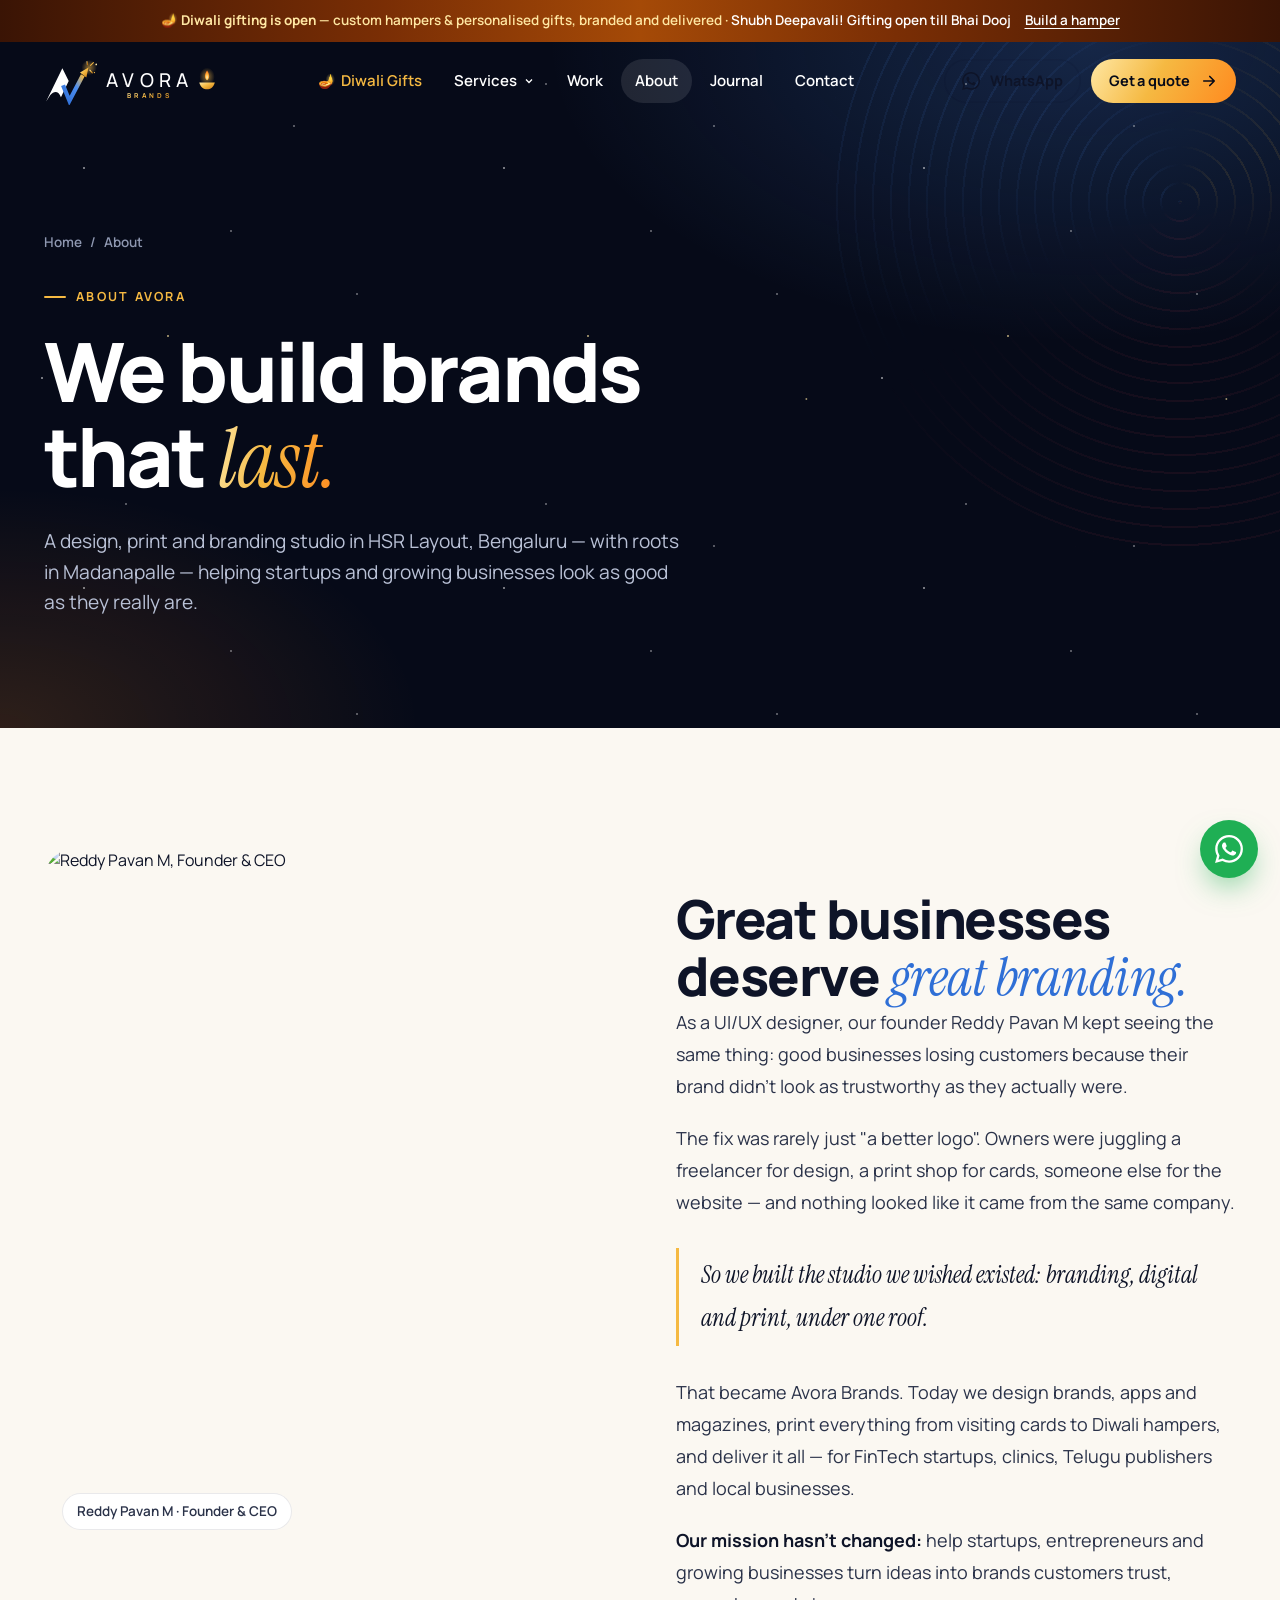
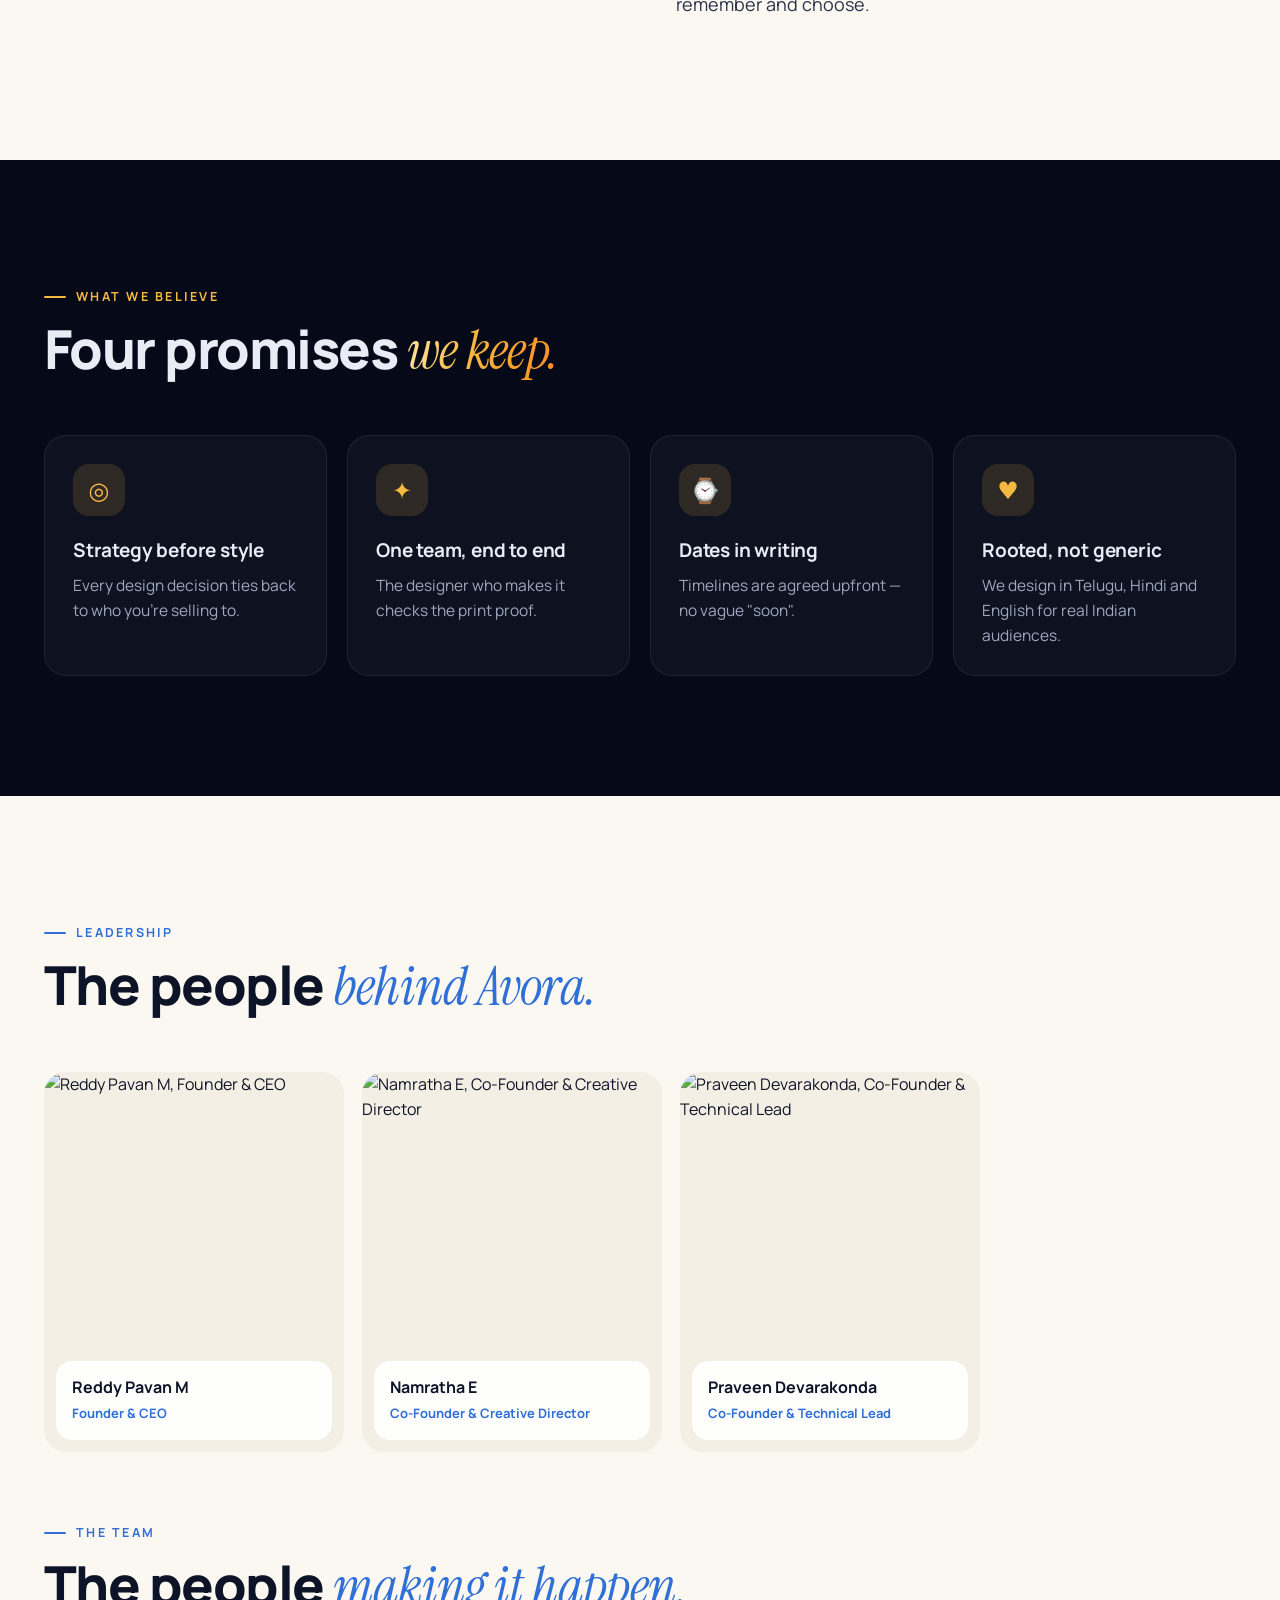
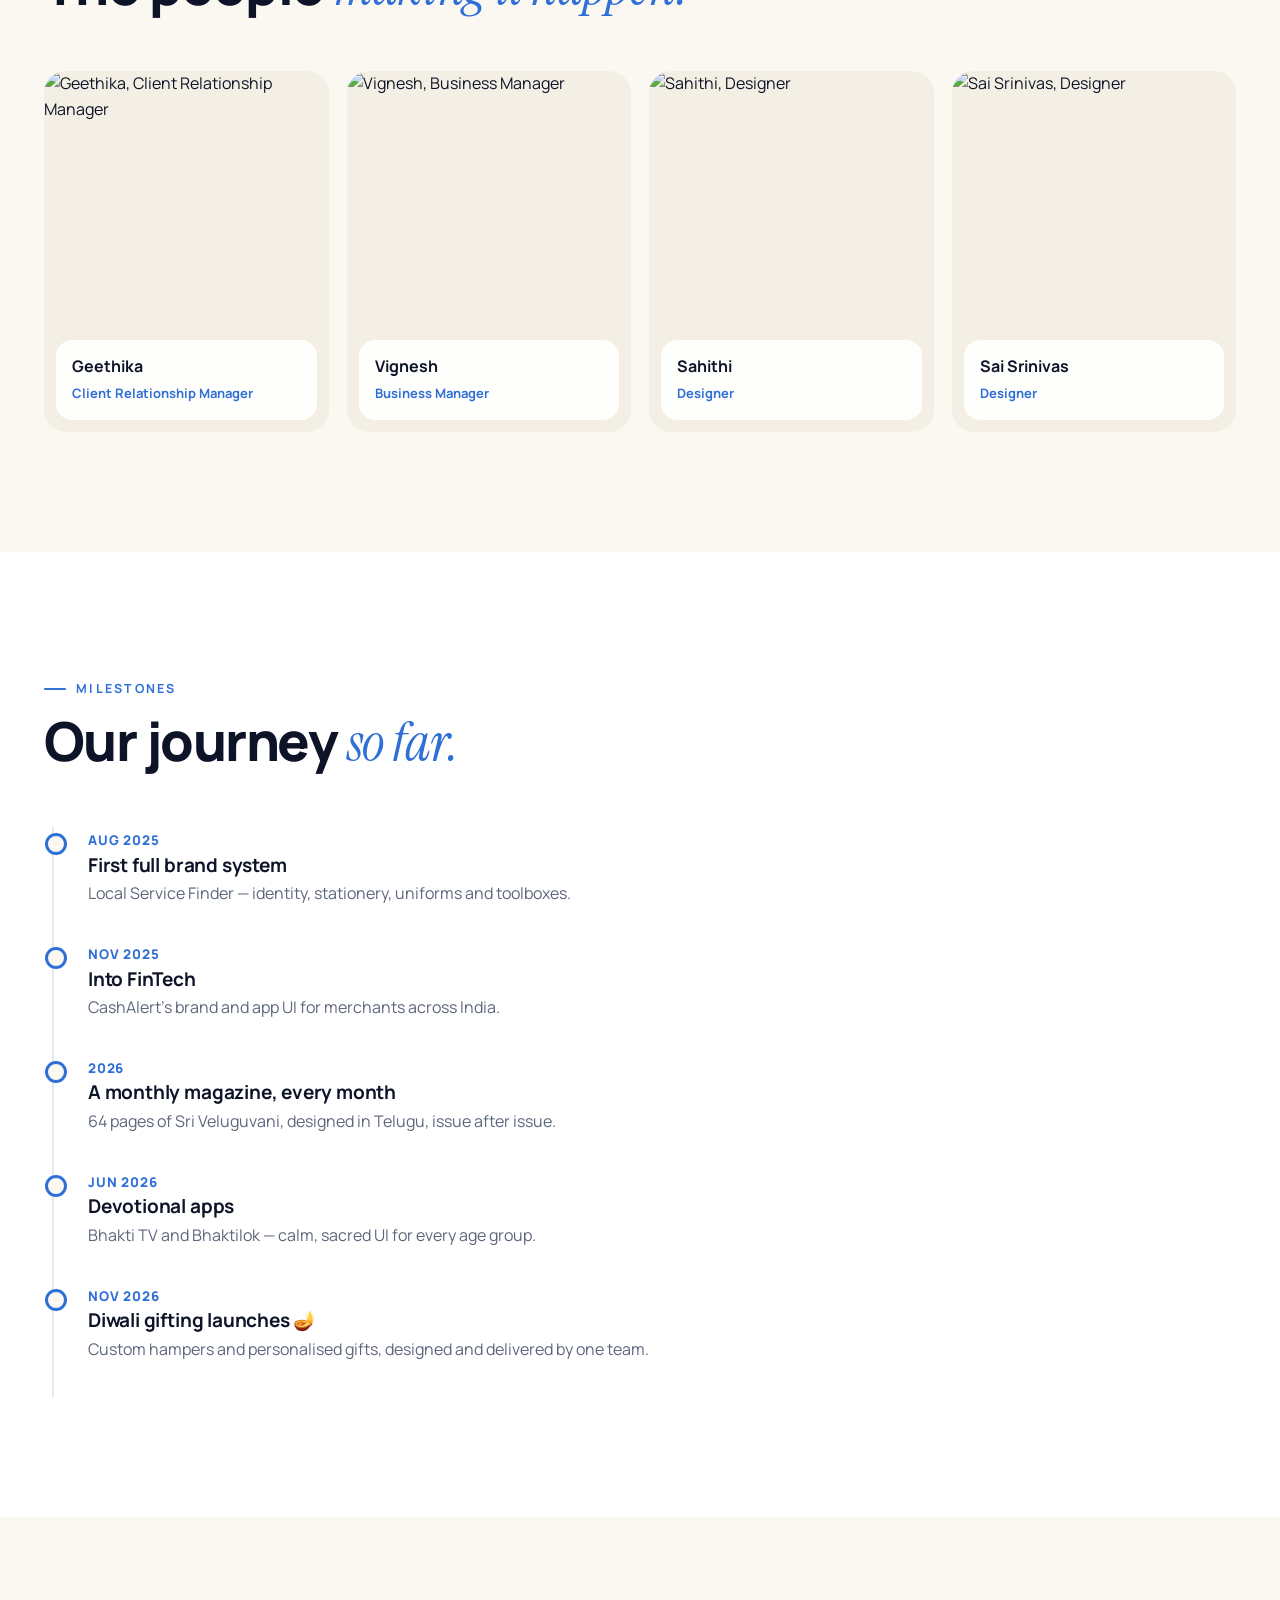
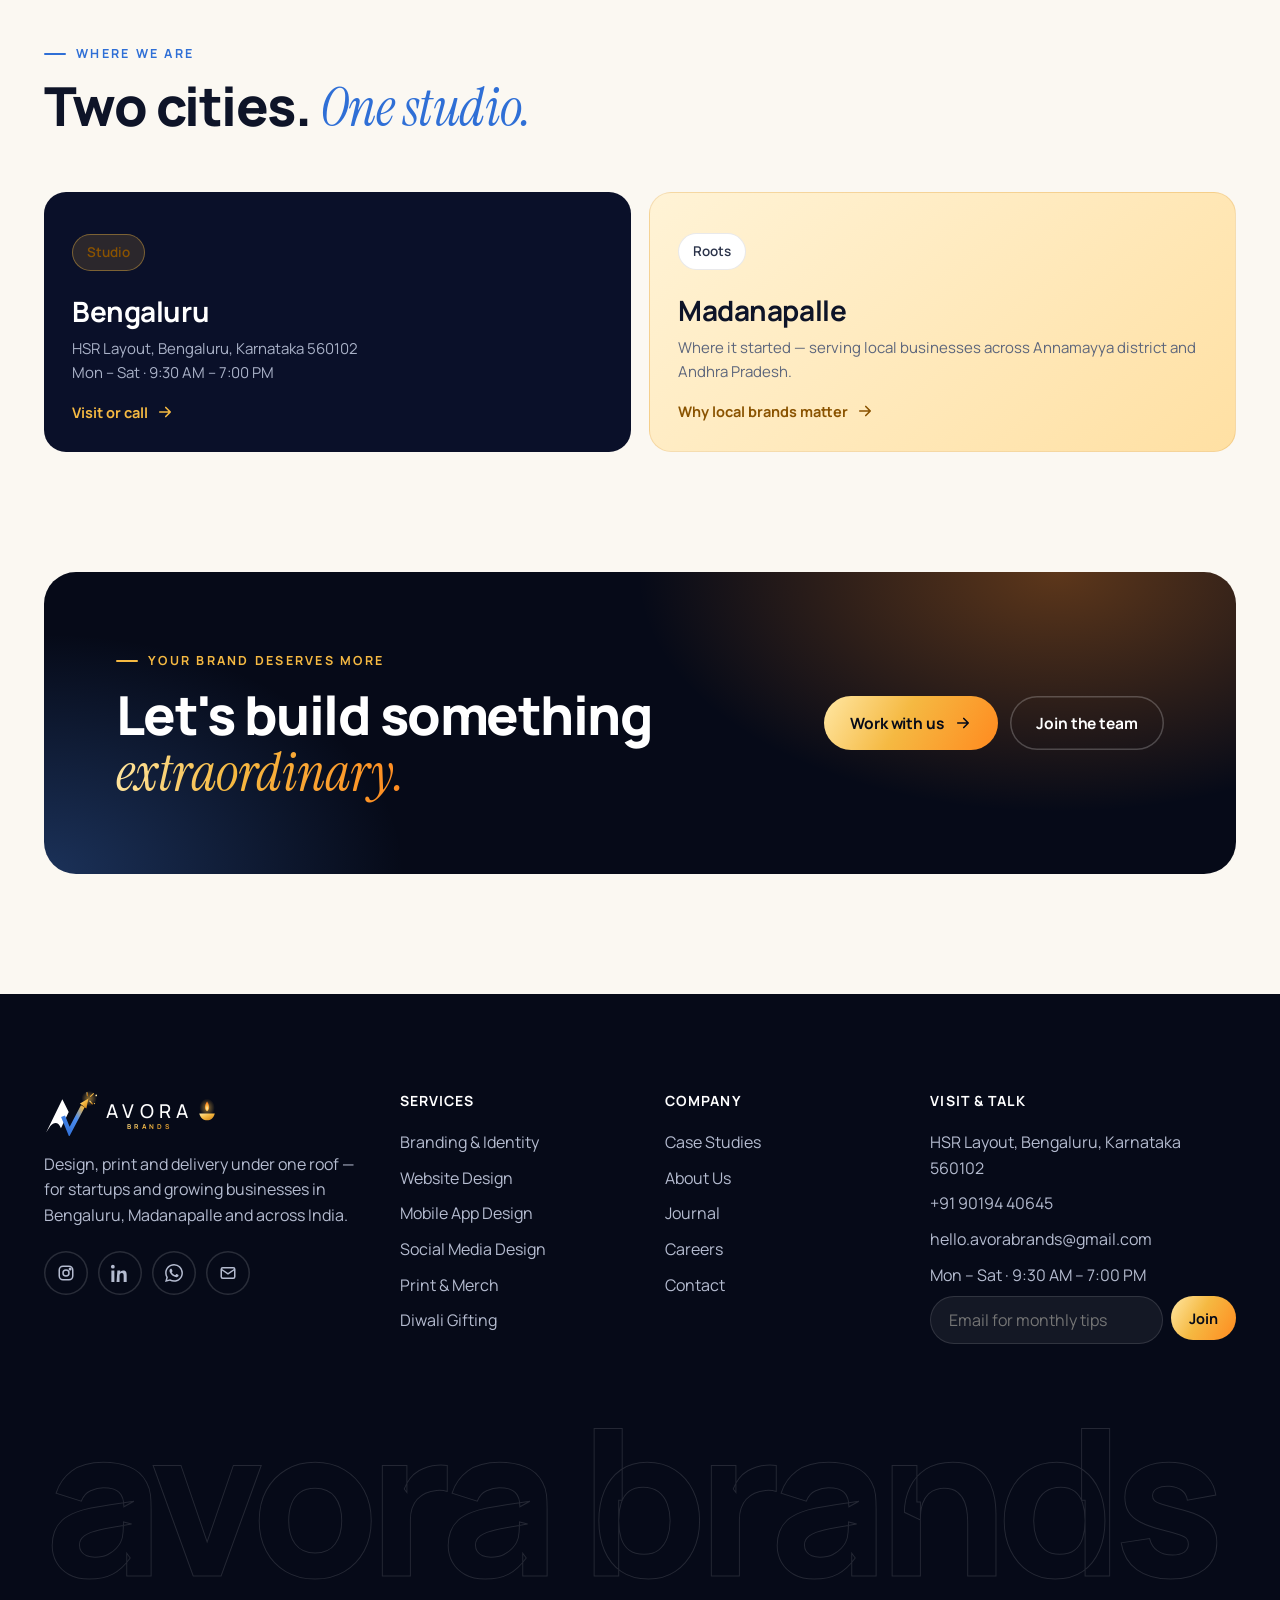
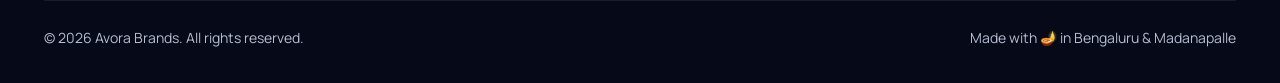
==== about.html @ a1620644 "Avora Brands 2026 redesign (Diwali edition)" ====
<!doctype html>
<html lang="en" class="no-js">
<head>
<meta charset="utf-8">
<meta name="viewport" content="width=device-width, initial-scale=1">
<title>About Avora Brands — The Team Behind the Brands</title>
<meta name="description" content="Avora Brands is a design, print and branding studio in HSR Layout, Bengaluru with roots in Madanapalle. Meet the founders and team.">
<meta property="og:image" content="https://www.avorabrands.in/images/founder.jpg">
<meta name="theme-color" content="#060A18">
<link rel="icon" href="data:image/svg+xml,<svg xmlns='http://www.w3.org/2000/svg' viewBox='0 0 100 100'><text y='.9em' font-size='90'>🪔</text></svg>">
<link rel="preconnect" href="https://fonts.googleapis.com"><link rel="preconnect" href="https://fonts.gstatic.com" crossorigin>
<link href="https://fonts.googleapis.com/css2?family=Instrument+Serif:ital@0;1&family=Manrope:wght@400;500;600;700;800&display=swap" rel="stylesheet">
<link rel="stylesheet" href="assets/css/site.css">
<style>
  .story{display:grid;grid-template-columns:1fr 1fr;gap:72px;align-items:start}
  .story .prose{margin:0;max-width:none;font-size:18px}
  .story-img{position:sticky;top:110px;border-radius:var(--radius-lg);overflow:hidden;aspect-ratio:4/5}
  .story-img img{width:100%;height:100%;object-fit:cover;object-position:top}
  .story-img .chip{position:absolute;left:18px;bottom:18px}
  @media (max-width:900px){.story{grid-template-columns:1fr;gap:32px}.story-img{position:relative;top:0;max-width:440px}}
  .team-grid{display:grid;grid-template-columns:repeat(4,1fr);gap:18px}
  .team-grid.two{grid-template-columns:repeat(2,minmax(0,340px));justify-content:start}
  @media (max-width:900px){.team-grid{grid-template-columns:repeat(2,1fr)}}
  @media (max-width:480px){.team-grid,.team-grid.two{grid-template-columns:1fr 1fr;gap:12px}.member .cap{padding:10px 12px}.member .cap b{font-size:14px}.member .cap small{font-size:11.5px}}
  .places{display:grid;grid-template-columns:1fr 1fr;gap:18px}
  @media (max-width:760px){.places{grid-template-columns:1fr}}
</style>
</head>
<body data-page="about" class="dark-top">
<div data-header></div>
<main>
  <section class="page-hero">
    <div class="stars"></div><div class="rangoli-bg"></div>
    <div class="container on-dark">
      <nav class="crumbs" aria-label="Breadcrumb"><a href="index.html">Home</a><span>/</span><span>About</span></nav>
      <span class="eyebrow reveal">About Avora</span>
      <h1 class="h-display mt-24" data-split>We build brands<br>that <span class="serif gold-text">last.</span></h1>
      <p class="lead reveal" style="--d:.35s">A design, print and branding studio in HSR Layout, Bengaluru — with roots in Madanapalle — helping startups and growing businesses look as good as they really are.</p>
    </div>
  </section>

  <section class="section">
    <div class="container story">
      <div class="story-img reveal-scale"><img src="https://www.avorabrands.in/images/founder.jpg" alt="Reddy Pavan M, Founder & CEO"><span class="chip">Reddy Pavan M · Founder & CEO</span></div>
      <div>
        <span class="eyebrow reveal">Our story</span>
        <h2 class="h2 mt-16 reveal">Great businesses deserve <span class="serif blue-text">great branding.</span></h2>
        <div class="prose mt-32 reveal">
          <p>As a UI/UX designer, our founder Reddy Pavan M kept seeing the same thing: good businesses losing customers because their brand didn't look as trustworthy as they actually were.</p>
          <p>The fix was rarely just "a better logo". Owners were juggling a freelancer for design, a print shop for cards, someone else for the website — and nothing looked like it came from the same company.</p>
          <blockquote>So we built the studio we wished existed: branding, digital and print, under one roof.</blockquote>
          <p>That became Avora Brands. Today we design brands, apps and magazines, print everything from visiting cards to Diwali hampers, and deliver it all — for FinTech startups, clinics, Telugu publishers and local businesses.</p>
          <p><strong>Our mission hasn't changed:</strong> help startups, entrepreneurs and growing businesses turn ideas into brands customers trust, remember and choose.</p>
        </div>
      </div>
    </div>
  </section>

  <section class="section section--dark">
    <div class="container">
      <div class="sec-head"><div><span class="eyebrow reveal">What we believe</span><h2 class="h2 reveal">Four promises <span class="serif gold-text">we keep.</span></h2></div></div>
      <div class="grid g-4">
        <div class="card spotlight reveal"><div class="ic gold">◎</div><h3 class="h4">Strategy before style</h3><p>Every design decision ties back to who you're selling to.</p></div>
        <div class="card spotlight reveal" style="--d:.06s"><div class="ic gold">✦</div><h3 class="h4">One team, end to end</h3><p>The designer who makes it checks the print proof.</p></div>
        <div class="card spotlight reveal" style="--d:.12s"><div class="ic gold">⌚</div><h3 class="h4">Dates in writing</h3><p>Timelines are agreed upfront — no vague "soon".</p></div>
        <div class="card spotlight reveal" style="--d:.18s"><div class="ic gold">♥</div><h3 class="h4">Rooted, not generic</h3><p>We design in Telugu, Hindi and English for real Indian audiences.</p></div>
      </div>
    </div>
  </section>

  <section class="section">
    <div class="container">
      <div class="sec-head"><div><span class="eyebrow reveal">Leadership</span><h2 class="h2 reveal">The people <span class="serif blue-text">behind Avora.</span></h2></div></div>
      <div class="team-grid" id="leaders"></div>
      <div class="sec-head mt-64"><div><span class="eyebrow reveal">The team</span><h2 class="h2 reveal">The people <span class="serif blue-text">making it happen.</span></h2></div></div>
      <div class="team-grid" id="team"></div>
    </div>
  </section>

  <section class="section section--white">
    <div class="container">
      <div class="sec-head"><div><span class="eyebrow reveal">Milestones</span><h2 class="h2 reveal">Our journey <span class="serif blue-text">so far.</span></h2></div></div>
      <div class="timeline reveal" style="max-width:720px">
        <div class="ti"><small>AUG 2025</small><h3 class="h4">First full brand system</h3><p>Local Service Finder — identity, stationery, uniforms and toolboxes.</p></div>
        <div class="ti"><small>NOV 2025</small><h3 class="h4">Into FinTech</h3><p>CashAlert's brand and app UI for merchants across India.</p></div>
        <div class="ti"><small>2026</small><h3 class="h4">A monthly magazine, every month</h3><p>64 pages of Sri Veluguvani, designed in Telugu, issue after issue.</p></div>
        <div class="ti"><small>JUN 2026</small><h3 class="h4">Devotional apps</h3><p>Bhakti TV and Bhaktilok — calm, sacred UI for every age group.</p></div>
        <div class="ti"><small>NOV 2026</small><h3 class="h4">Diwali gifting launches 🪔</h3><p>Custom hampers and personalised gifts, designed and delivered by one team.</p></div>
      </div>
    </div>
  </section>

  <section class="section">
    <div class="container">
      <div class="sec-head"><div><span class="eyebrow reveal">Where we are</span><h2 class="h2 reveal">Two cities. <span class="serif blue-text">One studio.</span></h2></div></div>
      <div class="places">
        <div class="tile tile--navy reveal" style="min-height:260px"><span class="chip chip--gold" style="align-self:flex-start">Studio</span><h3 class="h3 mt-24">Bengaluru</h3><p>HSR Layout, Bengaluru, Karnataka 560102<br>Mon – Sat · 9:30 AM – 7:00 PM</p><a class="tile-cta" style="color:var(--gold)" href="contact.html">Visit or call <i data-i="arrow"></i></a></div>
        <div class="tile tile--gold reveal" style="min-height:260px;--d:.08s"><span class="chip" style="align-self:flex-start">Roots</span><h3 class="h3 mt-24">Madanapalle</h3><p>Where it started — serving local businesses across Annamayya district and Andhra Pradesh.</p><a class="tile-cta" style="color:#8A5300" href="post.html?p=madanapalle-branding">Why local brands matter <i data-i="arrow"></i></a></div>
      </div>
    </div>
  </section>

  <section class="section" style="padding-top:0">
    <div class="container"><div class="cta-band on-dark" style="grid-template-columns:1fr auto">
      <div><span class="eyebrow">Your brand deserves more</span><h2 class="h2 mt-16">Let's build something <span class="serif gold-text">extraordinary.</span></h2></div>
      <div class="btn-row"><a class="btn btn--gold" href="contact.html" data-magnetic>Work with us <i data-i="arrow"></i></a><a class="btn btn--ghost" href="careers.html">Join the team</a></div>
    </div></div>
  </section>
</main>
<div data-footer></div>
<script src="assets/js/data.js"></script>
<script>
  const m = p => `<div class="member reveal"><img src="${p.img}" alt="${p.name}, ${p.role}" loading="lazy"><div class="cap"><b>${p.name}</b><small>${p.role}</small></div></div>`;
  document.getElementById('leaders').innerHTML = [TEAM.founder, ...TEAM.cofounders].map(m).join('');
  document.getElementById('team').innerHTML = TEAM.team.map(m).join('');
  document.getElementById('leaders').style.gridTemplateColumns = 'repeat(auto-fit,minmax(220px,300px))';
</script>
<script src="assets/js/site.js"></script>
</body>
</html>
---- assets/css/site.css ----
/* ============================================================
   Avora Brands — 2026 site system (Diwali edition)
   ============================================================ */
:root{
  --navy-950:#060A18; --navy-900:#0A1029; --navy-800:#111A3F; --navy-700:#1A2658;
  --blue:#2F6FD6; --blue-2:#4C8DF0; --blue-soft:#E8F0FD;
  --gold:#F5B942; --gold-2:#FFE7A3; --gold-deep:#C97A12; --marigold:#FF8A1F; --rose:#E2475B;
  --ink:#0E1428; --ink-2:#2A3249; --muted:#5D667C; --line:rgba(14,20,40,.09);
  --bg:#FBF8F2; --bg-2:#F4EFE4; --card:#FFFFFF;
  --radius:22px; --radius-sm:14px; --radius-lg:32px;
  --shadow:0 1px 2px rgba(10,16,41,.04),0 12px 32px -12px rgba(10,16,41,.18);
  --shadow-lg:0 30px 80px -30px rgba(10,16,41,.45);
  --ease:cubic-bezier(.2,.8,.2,1);
  --font:'Manrope',system-ui,-apple-system,'Segoe UI',sans-serif;
  --serif:'Instrument Serif',Georgia,serif;
  --container:1240px;
}
*{box-sizing:border-box;margin:0;padding:0}
html{scroll-behavior:smooth;-webkit-text-size-adjust:100%}
body{font-family:var(--font);background:var(--bg);color:var(--ink);line-height:1.6;font-size:16px;-webkit-font-smoothing:antialiased;overflow-x:hidden}
img{max-width:100%;display:block}
a{color:inherit;text-decoration:none}
button{font:inherit;cursor:pointer;border:0;background:none;color:inherit}
input,select,textarea{font:inherit;color:inherit}
:focus-visible{outline:2px solid var(--blue-2);outline-offset:3px;border-radius:6px}
::selection{background:var(--gold);color:var(--navy-950)}

.container{width:100%;max-width:var(--container);margin:0 auto;padding:0 24px}
.section{padding:120px 0;position:relative}
.section--tight{padding:80px 0}
.section--dark{background:var(--navy-950);color:#E9ECF5}
.section--ivory{background:var(--bg-2)}
.section--white{background:#fff}
@media (max-width:760px){.container{padding:0 16px}.section{padding:80px 0}.section--tight{padding:56px 0}}

/* ---------- type ---------- */
.eyebrow{display:inline-flex;align-items:center;gap:10px;font-size:12.5px;font-weight:700;letter-spacing:.18em;text-transform:uppercase;color:var(--blue)}
.eyebrow::before{content:"";width:22px;height:2px;border-radius:2px;background:currentColor}
.section--dark .eyebrow,.on-dark .eyebrow{color:var(--gold)}
.eyebrow--center{justify-content:center}
.h-display{font-size:clamp(44px,6.4vw,92px);line-height:.98;letter-spacing:-.035em;font-weight:800}
.h1{font-size:clamp(38px,5.4vw,72px);line-height:1.02;letter-spacing:-.03em;font-weight:800}
.h2{font-size:clamp(32px,4.2vw,56px);line-height:1.05;letter-spacing:-.028em;font-weight:800}
.h3{font-size:clamp(22px,2.2vw,28px);line-height:1.2;letter-spacing:-.015em;font-weight:700}
.h4{font-size:19px;line-height:1.3;font-weight:700;letter-spacing:-.01em}
.serif{font-family:var(--serif);font-weight:400;font-style:italic;letter-spacing:-.01em}
.gold-text{background:linear-gradient(100deg,var(--gold-2),var(--gold) 40%,var(--marigold));-webkit-background-clip:text;background-clip:text;color:transparent}
.blue-text{color:var(--blue)}
.lead{font-size:clamp(17px,1.5vw,20px);color:var(--muted);max-width:640px}
.section--dark .lead,.on-dark .lead{color:#A9B1C7}
.muted{color:var(--muted)}
.center{text-align:center}.center .lead{margin-left:auto;margin-right:auto}
.sec-head{display:flex;justify-content:space-between;align-items:flex-end;gap:32px;margin-bottom:56px;flex-wrap:wrap}
.sec-head>div{max-width:720px}
.sec-head .h2{margin-top:14px}
.sec-head .lead{margin-top:16px}
.sec-head.center{flex-direction:column;align-items:center}

/* ---------- buttons ---------- */
.btn{--bg:var(--ink);--fg:#fff;position:relative;display:inline-flex;align-items:center;justify-content:center;gap:10px;height:54px;padding:0 26px;border-radius:999px;background:var(--bg);color:var(--fg);font-weight:700;font-size:15.5px;letter-spacing:-.005em;transition:transform .35s var(--ease),box-shadow .35s var(--ease),background .25s;white-space:nowrap;isolation:isolate;overflow:hidden}
.btn svg{width:18px;height:18px;transition:transform .35s var(--ease)}
.btn:hover svg{transform:translateX(3px)}
.btn:hover{box-shadow:0 14px 30px -12px rgba(10,16,41,.45)}
.btn--gold{--bg:linear-gradient(120deg,var(--gold-2),var(--gold) 45%,var(--marigold));--fg:var(--navy-950);background:var(--bg)}
.btn--gold::after{content:"";position:absolute;inset:0;background:linear-gradient(110deg,transparent 30%,rgba(255,255,255,.65) 50%,transparent 70%);transform:translateX(-120%);transition:transform .9s var(--ease);z-index:-1}
.btn--gold:hover::after{transform:translateX(120%)}
.btn--blue{--bg:var(--blue)}
.btn--ghost{--bg:transparent;--fg:var(--ink);box-shadow:inset 0 0 0 1.5px var(--line)}
.btn--ghost:hover{box-shadow:inset 0 0 0 1.5px var(--ink)}
.on-dark .btn--ghost,.section--dark .btn--ghost{--fg:#fff;box-shadow:inset 0 0 0 1.5px rgba(255,255,255,.22)}
.on-dark .btn--ghost:hover,.section--dark .btn--ghost:hover{box-shadow:inset 0 0 0 1.5px #fff}
.btn--wa{--bg:#1FAF54}
.btn--sm{height:44px;padding:0 18px;font-size:14.5px}
.btn-row{display:flex;gap:12px;flex-wrap:wrap}
.link-arrow{display:inline-flex;align-items:center;gap:8px;font-weight:700;color:var(--blue)}
.link-arrow svg{width:16px;transition:transform .3s var(--ease)}
.link-arrow:hover svg{transform:translateX(4px)}

/* ---------- chips ---------- */
.chip{display:inline-flex;align-items:center;gap:8px;padding:7px 14px;border-radius:999px;background:#fff;border:1px solid var(--line);font-size:13.5px;font-weight:600;color:var(--ink-2)}
.chip--gold{background:rgba(245,185,66,.14);border-color:rgba(245,185,66,.4);color:#8A5300}
.on-dark .chip,.section--dark .chip{background:rgba(255,255,255,.06);border-color:rgba(255,255,255,.12);color:#D9DEEA}
.on-dark .chip--gold{background:rgba(245,185,66,.12);border-color:rgba(245,185,66,.35);color:var(--gold-2)}
.dot{width:8px;height:8px;border-radius:50%;background:#2ECC71;box-shadow:0 0 0 4px rgba(46,204,113,.18)}

/* ---------- announcement ---------- */
.announce{background:linear-gradient(90deg,#3A1405,#7A2E05 30%,#A54A07 50%,#7A2E05 70%,#3A1405);color:var(--gold-2);font-size:13.5px;font-weight:600;position:relative;z-index:60}
.announce .container{display:flex;align-items:center;justify-content:center;gap:14px;min-height:42px;text-align:center}
.announce a{color:#fff;text-decoration:underline;text-underline-offset:3px;white-space:nowrap}
.announce .countdown-inline{font-variant-numeric:tabular-nums;color:#fff}
@media (max-width:640px){.announce{font-size:12.5px}.announce .hide-sm{display:none}}

/* ---------- header ---------- */
[data-header],[data-footer]{display:contents} /* let the sticky header stick to the page, not its wrapper */
.site-header{position:sticky;top:0;z-index:50;transition:background .3s,box-shadow .3s,backdrop-filter .3s}
.site-header.is-scrolled{background:rgba(251,248,242,.82);backdrop-filter:saturate(1.6) blur(16px);-webkit-backdrop-filter:saturate(1.6) blur(16px);box-shadow:0 1px 0 var(--line)}
.site-header.on-dark-top:not(.is-scrolled){color:#fff}
.nav{display:flex;align-items:center;justify-content:space-between;height:78px;gap:24px}
.brand{display:flex;align-items:center;color:var(--navy-900)}
.site-header.on-dark-top:not(.is-scrolled) .brand{color:#fff}
.brand svg{height:48px;width:auto}
@media (max-width:560px){.brand svg{height:40px}.nav-cta .btn--gold{display:none}.nav{gap:12px}}
.nav-links{display:flex;align-items:center;gap:4px}
.nav-links>li{list-style:none;position:relative}
.nav-links>li>a,.nav-links>li>button{display:inline-flex;align-items:center;gap:6px;padding:10px 14px;border-radius:999px;font-weight:600;font-size:15px;transition:background .2s}
.nav-links>li>a:hover,.nav-links>li>button:hover,.nav-links>li>a[aria-current]{background:rgba(14,20,40,.06)}
.site-header.on-dark-top:not(.is-scrolled) .nav-links>li>a:hover,.site-header.on-dark-top:not(.is-scrolled) .nav-links>li>button:hover,.site-header.on-dark-top:not(.is-scrolled) .nav-links>li>a[aria-current]{background:rgba(255,255,255,.1)}
.nav-links .diwali-link{color:#B85C00}
.site-header.on-dark-top:not(.is-scrolled) .nav-links .diwali-link{color:var(--gold)}
.nav-links .diwali-link::before{content:"🪔";font-size:14px}
.nav-cta{display:flex;align-items:center;gap:10px}
.menu-btn{display:none;width:46px;height:46px;border-radius:50%;align-items:center;justify-content:center;box-shadow:inset 0 0 0 1.5px var(--line)}
.menu-btn span{display:block;width:18px;height:2px;background:currentColor;position:relative;border-radius:2px}
.menu-btn span::before,.menu-btn span::after{content:"";position:absolute;left:0;width:18px;height:2px;background:currentColor;border-radius:2px}
.menu-btn span::before{top:-6px}.menu-btn span::after{top:6px}
/* mega dropdown */
.mega{position:absolute;top:calc(100% + 12px);left:50%;transform:translate(-50%,8px);width:620px;background:#fff;color:var(--ink);border-radius:var(--radius);box-shadow:var(--shadow-lg);padding:14px;display:grid;grid-template-columns:1fr 1fr;gap:6px;opacity:0;visibility:hidden;transition:.25s var(--ease)}
.mega::before{content:"";position:absolute;top:-14px;left:0;right:0;height:14px}
.nav-links li:hover .mega,.nav-links li:focus-within .mega{opacity:1;visibility:visible;transform:translate(-50%,0)}
.mega a{display:flex;gap:14px;padding:14px;border-radius:16px;transition:background .2s}
.mega a:hover{background:var(--bg)}
.mega .ic{flex:none;width:44px;height:44px;border-radius:12px;display:grid;place-items:center;background:var(--blue-soft);color:var(--blue);font-size:20px}
.mega .ic.gold{background:rgba(245,185,66,.18);color:#A55F00}
.mega strong{display:block;font-size:15px}
.mega small{display:block;color:var(--muted);font-size:13px;line-height:1.45;margin-top:2px}
@media (max-width:1080px){
  .nav-links,.nav-cta .btn--ghost{display:none}
  .menu-btn{display:inline-flex}
}
/* drawer */
.drawer{position:fixed;inset:0;z-index:80;background:var(--navy-950);color:#fff;padding:20px 20px 32px;display:flex;flex-direction:column;transform:translateY(-100%);transition:transform .5s var(--ease);overflow:auto}
.drawer.open{transform:none}
.drawer-top{display:flex;justify-content:space-between;align-items:center;height:56px}
.drawer-top .brand{color:#fff}
.drawer-close{width:46px;height:46px;border-radius:50%;box-shadow:inset 0 0 0 1.5px rgba(255,255,255,.2);font-size:22px}
.drawer nav{margin-top:28px;display:flex;flex-direction:column}
.drawer nav a{font-size:30px;font-weight:700;letter-spacing:-.02em;padding:12px 0;border-bottom:1px solid rgba(255,255,255,.08);display:flex;justify-content:space-between;align-items:center}
.drawer nav a small{font-size:13px;font-weight:600;color:var(--gold)}
.drawer .btn-row{margin-top:auto;padding-top:28px}
.drawer .btn{flex:1}

/* ---------- mobile sticky CTA (replaces floating bubbles that covered text) ---------- */
.m-cta{display:none}
@media (max-width:760px){
  .m-cta{display:grid;grid-template-columns:1fr 1fr;gap:8px;position:fixed;left:10px;right:10px;bottom:10px;z-index:45;padding:8px;border-radius:20px;background:rgba(6,10,24,.9);backdrop-filter:blur(12px);-webkit-backdrop-filter:blur(12px);box-shadow:0 20px 40px -10px rgba(0,0,0,.5);transform:translateY(130%);transition:transform .45s var(--ease)}
  .m-cta.show{transform:none}
  .m-cta .btn{height:48px;font-size:14.5px}
  body{padding-bottom:0}
  .site-footer{padding-bottom:110px!important}
}
.fab-wa{position:fixed;right:22px;bottom:22px;z-index:45;width:58px;height:58px;border-radius:50%;background:#1FAF54;color:#fff;display:grid;place-items:center;box-shadow:0 14px 30px -8px rgba(31,175,84,.6);transition:transform .3s var(--ease)}
.fab-wa:hover{transform:scale(1.08)}
.fab-wa svg{width:28px;height:28px}
@media (max-width:760px){.fab-wa{display:none}}

/* ---------- reveal animations ---------- */
.js .reveal{opacity:0;transform:translateY(26px);transition:opacity .7s var(--ease),transform .7s var(--ease);transition-delay:var(--d,0s)}
.js .reveal.in{opacity:1;transform:none}
.js .reveal-scale{opacity:0;transform:scale(.96);transition:opacity .8s var(--ease),transform .8s var(--ease);transition-delay:var(--d,0s)}
.js .reveal-scale.in{opacity:1;transform:none}
.split-line{display:block;overflow:hidden;padding-bottom:.06em}
.split-line>span{display:block;transform:translateY(105%);transition:transform 1s var(--ease);transition-delay:var(--d,0s)}
.loaded .split-line>span,.no-js .split-line>span{transform:none}
@media (prefers-reduced-motion:reduce){
  *,*::before,*::after{animation-duration:.001s!important;animation-iteration-count:1!important;transition-duration:.001s!important}
  .js .reveal,.js .reveal-scale{opacity:1;transform:none}
  .split-line>span{transform:none}
}

/* ---------- Diwali décor ---------- */
.toran{position:absolute;left:0;right:0;top:0;height:86px;pointer-events:none;z-index:3;background-repeat:repeat-x;background-size:auto 86px;transform-origin:top center;animation:sway 6s ease-in-out infinite}
@keyframes sway{0%,100%{transform:rotate(0)}50%{transform:rotate(.25deg) translateY(1px)}}
.diya{position:relative;width:64px;height:54px;flex:none}
.diya .bowl{position:absolute;bottom:0;left:0;right:0;height:26px;border-radius:0 0 40px 40px;background:linear-gradient(180deg,#F7C25A,#B0640C);box-shadow:inset 0 -6px 10px rgba(0,0,0,.25)}
.diya .bowl::before{content:"";position:absolute;top:-4px;left:-4px;right:-4px;height:8px;border-radius:8px;background:linear-gradient(90deg,#C97A12,#FFE7A3,#C97A12)}
.diya .flame{position:absolute;left:50%;bottom:24px;width:16px;height:28px;margin-left:-8px;border-radius:50% 50% 50% 50%/60% 60% 40% 40%;background:radial-gradient(circle at 50% 75%,#FFF8E0 0 20%,#FFD166 40%,#FF8A1F 75%,transparent 76%);filter:drop-shadow(0 0 10px #FFB13B) drop-shadow(0 0 24px rgba(255,138,31,.7));animation:flicker 1.6s ease-in-out infinite;transform-origin:50% 100%}
.diya .glow{position:absolute;left:50%;bottom:10px;width:150px;height:150px;margin-left:-75px;border-radius:50%;background:radial-gradient(circle,rgba(255,177,59,.35),transparent 65%);pointer-events:none;animation:pulse 3s ease-in-out infinite}
@keyframes flicker{0%,100%{transform:scale(1) rotate(-2deg)}25%{transform:scale(1.06,.95) rotate(2deg)}50%{transform:scale(.96,1.06) rotate(-1deg)}75%{transform:scale(1.03) rotate(1.5deg)}}
@keyframes pulse{0%,100%{opacity:.8;transform:scale(1)}50%{opacity:1;transform:scale(1.08)}}
.fireworks{position:absolute;inset:0;width:100%;height:100%;pointer-events:none;z-index:1}
.stars{position:absolute;inset:0;background-image:radial-gradient(1.2px 1.2px at 20% 30%,#fff 50%,transparent),radial-gradient(1px 1px at 70% 20%,#fff 50%,transparent),radial-gradient(1.4px 1.4px at 40% 70%,#FFE7A3 50%,transparent),radial-gradient(1px 1px at 85% 60%,#fff 50%,transparent),radial-gradient(1.2px 1.2px at 10% 80%,#fff 50%,transparent),radial-gradient(1px 1px at 55% 45%,#fff 50%,transparent),radial-gradient(1.3px 1.3px at 92% 85%,#FFE7A3 50%,transparent),radial-gradient(1px 1px at 30% 10%,#fff 50%,transparent);background-size:420px 420px;opacity:.55;animation:twinkle 5s ease-in-out infinite alternate}
@keyframes twinkle{from{opacity:.35}to{opacity:.7}}
.rangoli-bg{position:absolute;width:720px;height:720px;border-radius:50%;background:conic-gradient(from 0deg,rgba(245,185,66,.0),rgba(245,185,66,.14),rgba(255,138,31,.0),rgba(226,71,91,.12),rgba(47,111,214,.0),rgba(76,141,240,.14),rgba(245,185,66,.0));-webkit-mask:repeating-radial-gradient(circle,#000 0 2px,transparent 2px 18px);mask:repeating-radial-gradient(circle,#000 0 2px,transparent 2px 18px);animation:spin 80s linear infinite;pointer-events:none}
@keyframes spin{to{transform:rotate(360deg)}}

/* ---------- hero (home = Diwali poster) ---------- */
.hero{position:relative;background:radial-gradient(1200px 600px at 75% 10%,rgba(76,141,240,.22),transparent 60%),radial-gradient(900px 500px at 15% 100%,rgba(255,138,31,.22),transparent 60%),linear-gradient(180deg,var(--navy-950),var(--navy-900) 70%,#160F1E);color:#fff;overflow:hidden;margin-top:-78px;padding-top:78px;min-height:min(100svh,980px);display:flex;align-items:center}
.hero .rangoli-bg{right:-180px;top:-120px}
.hero .toran,.page-hero .toran{top:78px}
.hero-grid{position:relative;z-index:2;display:grid;grid-template-columns:1.08fr .92fr;gap:56px;align-items:center;padding:80px 0 96px}
.hero h1 .serif{font-size:1.06em}
.hero .lead{margin-top:24px;color:#B9C1D6}
.hero .btn-row{margin-top:36px}
.hero-meta{display:flex;flex-wrap:wrap;gap:22px;margin-top:40px;align-items:center;color:#AEB6CB;font-size:14px;font-weight:600}
.hero-meta strong{color:#fff}
.stars-5{color:var(--gold);letter-spacing:2px}
.avatars{display:flex}
.avatars span{width:34px;height:34px;border-radius:50%;border:2px solid var(--navy-900);margin-left:-10px;display:grid;place-items:center;font-size:13px;font-weight:800;color:var(--navy-950)}
.avatars span:first-child{margin-left:0}
.hero-visual{position:relative;aspect-ratio:4/5;max-height:640px;justify-self:center;width:100%;max-width:520px}
.arch{position:absolute;inset:0;border-radius:260px 260px 28px 28px;overflow:hidden;box-shadow:0 0 0 1px rgba(245,185,66,.35),0 0 0 10px rgba(245,185,66,.06),0 40px 120px -20px rgba(255,138,31,.45)}
.arch img{width:100%;height:100%;object-fit:cover;transform:scale(1.08);transition:transform 1.6s var(--ease)}
.loaded .arch img{transform:scale(1)}
.arch::after{content:"";position:absolute;inset:0;background:linear-gradient(180deg,rgba(6,10,24,0) 45%,rgba(6,10,24,.85))}
.arch-caption{position:absolute;left:24px;right:24px;bottom:22px;z-index:2;display:flex;justify-content:space-between;align-items:flex-end;gap:12px}
.arch-caption strong{font-size:20px;display:block;letter-spacing:-.01em}
.arch-caption small{color:#C9D0E2}
.float-card{position:absolute;z-index:3;background:rgba(255,255,255,.08);backdrop-filter:blur(14px);-webkit-backdrop-filter:blur(14px);border:1px solid rgba(255,255,255,.16);border-radius:18px;padding:14px 16px;display:flex;gap:12px;align-items:center;font-size:13.5px;color:#E7EBF5;animation:bob 6s ease-in-out infinite}
.float-card b{display:block;color:#fff;font-size:15px}
.float-card .ic{width:40px;height:40px;border-radius:12px;display:grid;place-items:center;background:linear-gradient(135deg,var(--gold-2),var(--marigold));font-size:20px}
.float-card.fc-1{left:-56px;top:18%}
.float-card.fc-2{right:-34px;top:48%;animation-delay:-3s}
@keyframes bob{0%,100%{transform:translateY(0)}50%{transform:translateY(-10px)}}
.hero-diyas{position:absolute;left:0;right:0;bottom:0;z-index:2;display:flex;justify-content:space-around;padding:0 6%;pointer-events:none}
.hero-diyas .diya{transform:scale(.8)}
.hero-hint{position:absolute;right:24px;bottom:22px;z-index:3;font-size:12px;color:#8F98B1;letter-spacing:.08em;text-transform:uppercase}
@media (max-width:1000px){
  .hero-grid{grid-template-columns:1fr;gap:40px;padding:56px 0 120px}
  .hero-visual{max-width:440px}
  .float-card.fc-1{left:-8px}.float-card.fc-2{right:-8px}
}
@media (max-width:560px){
  .hero-visual{aspect-ratio:4/4.4}
  .float-card{padding:10px 12px;font-size:12px}
  .float-card .ic{width:32px;height:32px;font-size:16px}
  .hero-hint{display:none}
  .hero-diyas .diya:nth-child(n+4){display:none}
}

/* countdown */
.countdown{display:inline-flex;gap:8px;align-items:center}
.countdown .unit{min-width:62px;padding:10px 8px;border-radius:14px;background:rgba(255,255,255,.07);border:1px solid rgba(255,255,255,.12);text-align:center}
.countdown .unit b{display:block;font-size:24px;font-variant-numeric:tabular-nums;line-height:1.1;color:#fff}
.countdown .unit small{font-size:10.5px;letter-spacing:.14em;text-transform:uppercase;color:#9EA7BE}

/* ---------- marquee ---------- */
.marquee{overflow:hidden;-webkit-mask:linear-gradient(90deg,transparent,#000 10%,#000 90%,transparent);mask:linear-gradient(90deg,transparent,#000 10%,#000 90%,transparent)}
.marquee-track{display:flex;gap:72px;width:max-content;animation:marquee 38s linear infinite;align-items:center}
.marquee:hover .marquee-track{animation-play-state:paused}
@keyframes marquee{to{transform:translateX(-50%)}}
.logo-item{height:46px;display:flex;align-items:center;gap:10px;filter:grayscale(1);opacity:.7;transition:.3s}
.logo-item:hover{filter:none;opacity:1}
.logo-item img{height:42px;width:auto;object-fit:contain}
.logos-band{padding:44px 0;border-bottom:1px solid var(--line);background:#fff}
.logos-band p{text-align:center;font-size:13.5px;font-weight:700;color:var(--muted);letter-spacing:.06em;margin-bottom:26px;text-transform:uppercase}
.text-marquee .marquee-track{gap:48px;animation-duration:30s}
.text-marquee span{font-size:clamp(40px,6vw,88px);font-weight:800;letter-spacing:-.03em;white-space:nowrap}
.text-marquee .serif{color:var(--gold)}
.text-marquee i{font-style:normal;color:var(--gold);font-size:.6em;vertical-align:middle}

/* ---------- cards & grids ---------- */
.grid{display:grid;gap:20px}
.g-2{grid-template-columns:repeat(2,1fr)}.g-3{grid-template-columns:repeat(3,1fr)}.g-4{grid-template-columns:repeat(4,1fr)}
@media (max-width:1000px){.g-3,.g-4{grid-template-columns:repeat(2,1fr)}}
@media (max-width:640px){.g-2,.g-3,.g-4{grid-template-columns:1fr}}
.card{background:var(--card);border:1px solid var(--line);border-radius:var(--radius);padding:28px;transition:transform .45s var(--ease),box-shadow .45s var(--ease),border-color .3s;position:relative;overflow:hidden}
.card:hover{transform:translateY(-4px);box-shadow:var(--shadow)}
.section--dark .card{background:rgba(255,255,255,.035);border-color:rgba(255,255,255,.08)}
.card .ic{width:52px;height:52px;border-radius:16px;display:grid;place-items:center;background:var(--blue-soft);color:var(--blue);font-size:24px;margin-bottom:22px}
.card .ic.gold{background:rgba(245,185,66,.16);color:#A55F00}
.section--dark .card .ic{background:rgba(76,141,240,.14);color:var(--blue-2)}
.section--dark .card .ic.gold{background:rgba(245,185,66,.14);color:var(--gold)}
.card p{color:var(--muted);margin-top:10px;font-size:15.5px}
.section--dark .card p{color:#9EA7BE}
.spotlight{--x:50%;--y:50%}
.spotlight::before{content:"";position:absolute;inset:0;background:radial-gradient(400px circle at var(--x) var(--y),rgba(76,141,240,.12),transparent 45%);opacity:0;transition:opacity .3s;pointer-events:none}
.spotlight:hover::before{opacity:1}
.section--dark .spotlight::before{background:radial-gradient(400px circle at var(--x) var(--y),rgba(245,185,66,.12),transparent 45%)}

/* bento */
.bento{display:grid;grid-template-columns:repeat(6,1fr);grid-auto-rows:minmax(190px,auto);gap:18px}
.bento>*{grid-column:span 2}
.bento .w3{grid-column:span 3}.bento .w4{grid-column:span 4}.bento .w6{grid-column:span 6}.bento .h2r{grid-row:span 2}
@media (max-width:1000px){.bento{grid-template-columns:repeat(2,1fr)}.bento>*,.bento .w3,.bento .w4{grid-column:span 1}.bento .w6,.bento .wide-m{grid-column:span 2}.bento .h2r{grid-row:span 1}}
@media (max-width:640px){.bento{grid-template-columns:1fr}.bento>*,.bento .w6,.bento .wide-m{grid-column:span 1}}
.tile{position:relative;border-radius:var(--radius);overflow:hidden;background:#fff;border:1px solid var(--line);padding:28px;display:flex;flex-direction:column;justify-content:flex-end;min-height:220px;isolation:isolate;transition:transform .5s var(--ease),box-shadow .5s var(--ease)}
.tile:hover{transform:translateY(-4px);box-shadow:var(--shadow)}
.tile--img{color:#fff;border:0;min-height:300px}
.tile--img img{position:absolute;inset:0;width:100%;height:100%;object-fit:cover;z-index:-2;transition:transform 1.2s var(--ease)}
.tile--img:hover img{transform:scale(1.05)}
.tile--img::after{content:"";position:absolute;inset:0;z-index:-1;background:linear-gradient(180deg,rgba(6,10,24,0) 30%,rgba(6,10,24,.88))}
.tile--img p{color:#D5DAE7}
.tile .tag{position:absolute;top:18px;left:18px}
.tile p{color:var(--muted);margin-top:8px;font-size:15px}
.tile .tile-cta{margin-top:16px;display:inline-flex;align-items:center;gap:8px;font-weight:700;font-size:14.5px}
.tile--img .tile-cta{color:var(--gold-2)}
.tile--navy{background:var(--navy-900);color:#fff;border:0}
.tile--navy p{color:#A9B1C7}
.tile--gold{background:linear-gradient(140deg,#FFF3D6,#FFE0A3);border-color:rgba(201,122,18,.18)}

/* ---------- stats ---------- */
.stats{display:grid;grid-template-columns:repeat(4,1fr);border-top:1px solid var(--line);border-bottom:1px solid var(--line)}
.stat{padding:40px 28px;border-left:1px solid var(--line)}
.stat:first-child{border-left:0}
.stat b{display:block;font-size:clamp(44px,5vw,68px);font-weight:800;letter-spacing:-.04em;line-height:1}
.stat span{display:block;margin-top:10px;color:var(--muted);font-weight:600;font-size:15px}
.section--dark .stats,.section--dark .stat{border-color:rgba(255,255,255,.1)}
.section--dark .stat span{color:#9EA7BE}
@media (max-width:860px){.stats{grid-template-columns:repeat(2,1fr)}.stat:nth-child(3){border-left:0}.stat:nth-child(n+3){border-top:1px solid var(--line)}.stat{padding:28px 18px}}

/* ---------- service tabs ---------- */
.tabs{display:inline-flex;padding:6px;border-radius:999px;background:#fff;border:1px solid var(--line);gap:4px;position:relative}
.tabs button{position:relative;z-index:1;padding:12px 22px;border-radius:999px;font-weight:700;font-size:15px;color:var(--muted);transition:color .3s}
.tabs button[aria-selected=true]{color:#fff}
.tabs .pill{position:absolute;z-index:0;top:6px;bottom:6px;border-radius:999px;background:var(--ink);transition:left .45s var(--ease),width .45s var(--ease)}
.tab-panel{display:none}
.tab-panel.active{display:block;animation:fadeUp .6s var(--ease)}
@keyframes fadeUp{from{opacity:0;transform:translateY(14px)}to{opacity:1;transform:none}}
.svc-row{display:grid;grid-template-columns:repeat(3,1fr);gap:18px}
@media (max-width:1000px){.svc-row{grid-template-columns:repeat(2,1fr)}}
@media (max-width:640px){.svc-row{grid-template-columns:1fr}}
.svc{background:#fff;border:1px solid var(--line);border-radius:var(--radius);padding:26px;display:flex;flex-direction:column;gap:6px;transition:.4s var(--ease);position:relative;overflow:hidden}
.svc:hover{transform:translateY(-4px);box-shadow:var(--shadow);border-color:transparent}
.svc .num{font-size:13px;font-weight:800;color:var(--blue);letter-spacing:.08em}
.svc ul{list-style:none;display:flex;flex-wrap:wrap;gap:6px;margin-top:14px}
.svc li{font-size:13px;font-weight:600;padding:5px 11px;border-radius:999px;background:var(--bg);color:var(--ink-2)}
.svc .from{margin-top:auto;padding-top:18px;display:flex;justify-content:space-between;align-items:center;font-size:14px;color:var(--muted)}
.svc .from b{color:var(--ink);font-size:16px}
.svc-img{height:170px;border-radius:16px;overflow:hidden;margin:-8px -8px 16px}
.svc-img img{width:100%;height:100%;object-fit:cover;transition:transform 1s var(--ease)}
.svc:hover .svc-img img{transform:scale(1.06)}

/* ---------- work ---------- */
.work-scroller{display:flex;gap:22px;overflow-x:auto;scroll-snap-type:x mandatory;padding:6px 24px 30px;margin:0 -24px;scrollbar-width:none;cursor:grab}
.work-scroller::-webkit-scrollbar{display:none}
.work-scroller.dragging{cursor:grabbing;scroll-snap-type:none}
.work-card{flex:0 0 min(460px,82vw);scroll-snap-align:start;display:block}
.work-card .media{position:relative;aspect-ratio:4/3.1;border-radius:var(--radius);overflow:hidden;background:var(--navy-800)}
.work-card .media img{width:100%;height:100%;object-fit:cover;transition:transform 1.1s var(--ease);pointer-events:none}
.work-card:hover .media img{transform:scale(1.05)}
.work-card .media .chip{position:absolute;top:16px;left:16px}
.work-card .media .go{position:absolute;right:16px;bottom:16px;width:52px;height:52px;border-radius:50%;background:#fff;color:var(--ink);display:grid;place-items:center;transform:scale(.6);opacity:0;transition:.45s var(--ease)}
.work-card:hover .media .go{transform:none;opacity:1}
.work-card h3{margin-top:18px;font-size:22px;letter-spacing:-.015em}
.work-card p{color:var(--muted);font-size:15px;margin-top:4px}
.section--dark .work-card p{color:#9EA7BE}
.work-card .outcome{margin-top:10px;display:inline-flex;gap:8px;align-items:center;font-size:13.5px;font-weight:700;color:var(--blue)}
.section--dark .work-card .outcome{color:var(--gold)}
.scroller-nav{display:flex;gap:10px}
.scroller-nav button{width:52px;height:52px;border-radius:50%;box-shadow:inset 0 0 0 1.5px var(--line);display:grid;place-items:center;transition:.3s}
.scroller-nav button:hover{background:var(--ink);color:#fff;box-shadow:none}
.section--dark .scroller-nav button{box-shadow:inset 0 0 0 1.5px rgba(255,255,255,.2)}
.section--dark .scroller-nav button:hover{background:#fff;color:var(--ink)}
.work-grid{display:grid;grid-template-columns:repeat(2,1fr);gap:40px 28px}
.work-grid .work-card{flex:auto}
@media (max-width:760px){.work-grid{grid-template-columns:1fr}}
.filters{display:flex;gap:8px;flex-wrap:wrap;margin-bottom:40px}
.filters button{padding:10px 18px;border-radius:999px;font-weight:700;font-size:14.5px;background:#fff;border:1px solid var(--line);transition:.25s}
.filters button.active,.filters button:hover{background:var(--ink);color:#fff;border-color:var(--ink)}
.work-card.hide{display:none}

/* ---------- process ---------- */
.process{display:grid;grid-template-columns:repeat(5,1fr);gap:18px;position:relative;counter-reset:step}
.process--4{grid-template-columns:repeat(4,1fr)}
.process::before{content:"";position:absolute;top:27px;left:28px;right:28px;height:2px;background:rgba(255,255,255,.1)}
.process .bar{position:absolute;top:27px;left:28px;height:2px;width:0;background:linear-gradient(90deg,var(--gold),var(--marigold));transition:width 1.6s var(--ease)}
.process.in .bar{width:calc(100% - 56px)}
.step{position:relative}
.step .n{width:56px;height:56px;border-radius:50%;display:grid;place-items:center;background:var(--navy-800);border:1px solid rgba(255,255,255,.14);font-weight:800;color:var(--gold);position:relative;z-index:1;transition:.5s var(--ease);transition-delay:var(--d)}
.process.in .step .n{background:linear-gradient(135deg,var(--gold-2),var(--marigold));color:var(--navy-950);border-color:transparent}
.step h4{margin-top:22px;font-size:19px}
.step p{color:#9EA7BE;font-size:14.5px;margin-top:6px}
.step .t{display:inline-block;margin-top:12px;font-size:12px;font-weight:700;letter-spacing:.06em;color:var(--gold);text-transform:uppercase}
.process.light::before{background:var(--line)}
.process.light .step .n{background:#fff;border-color:var(--line);color:var(--blue)}
.process.light .step p{color:var(--muted)}
.process.light .step .t{color:var(--blue)}
@media (max-width:900px){.process{grid-template-columns:1fr;gap:28px}.process::before,.process .bar{left:27px;right:auto;top:28px;bottom:28px;width:2px;height:auto}.process.in .bar{width:2px;height:calc(100% - 56px)}.step{padding-left:80px}.step .n{position:absolute;left:0;top:0}.step h4{margin-top:4px}}

/* ---------- testimonials ---------- */
.reviews{display:grid;grid-template-columns:1.1fr 1fr 1fr;gap:18px}
@media (max-width:1000px){.reviews{grid-template-columns:1fr}}
.review{background:#fff;border:1px solid var(--line);border-radius:var(--radius);padding:30px;display:flex;flex-direction:column;gap:18px}
.review blockquote{font-size:18px;line-height:1.55;letter-spacing:-.01em}
.review.big{background:var(--navy-900);color:#fff;border:0}
.review.big blockquote{font-size:24px;font-family:var(--serif);font-style:italic;line-height:1.35}
.who{display:flex;align-items:center;gap:12px;margin-top:auto}
.who .av{width:44px;height:44px;border-radius:50%;display:grid;place-items:center;font-weight:800;color:#fff}
.who b{display:block;font-size:15px}
.who small{color:var(--muted);font-size:13px}
.review.big .who small{color:#A9B1C7}
.g-badge{display:inline-flex;align-items:center;gap:14px;padding:14px 20px;border-radius:18px;background:#fff;border:1px solid var(--line)}
.g-badge b{font-size:28px;letter-spacing:-.03em}

/* ---------- founder ---------- */
.founder{display:grid;grid-template-columns:.85fr 1.15fr;gap:64px;align-items:center}
.founder-img{position:relative;border-radius:var(--radius-lg);overflow:hidden;aspect-ratio:4/4.6}
.founder-img img{width:100%;height:100%;object-fit:cover;object-position:top}
.founder blockquote{font-family:var(--serif);font-style:italic;font-size:clamp(28px,3.2vw,44px);line-height:1.18;letter-spacing:-.015em}
.founder .sig{margin-top:28px;display:flex;align-items:center;gap:16px}
.founder .sig b{display:block;font-size:17px}
.founder .sig small{color:var(--muted)}
.team-strip{display:flex;margin-top:34px;align-items:center;gap:14px;flex-wrap:wrap}
.team-strip .faces{display:flex}
.team-strip .faces img{width:48px;height:48px;border-radius:50%;object-fit:cover;border:3px solid var(--bg);margin-left:-12px}
.team-strip .faces img:first-child{margin-left:0}
@media (max-width:900px){.founder{grid-template-columns:1fr;gap:36px}.founder-img{max-width:420px}}

/* ---------- FAQ ---------- */
.faq-wrap{display:grid;grid-template-columns:.8fr 1.2fr;gap:64px}
@media (max-width:900px){.faq-wrap{grid-template-columns:1fr;gap:32px}}
.faq details{border-bottom:1px solid var(--line);padding:6px 0}
.faq summary{list-style:none;cursor:pointer;display:flex;justify-content:space-between;align-items:center;gap:20px;padding:20px 0;font-weight:700;font-size:18px;letter-spacing:-.01em}
.faq summary::-webkit-details-marker{display:none}
.faq summary .pm{flex:none;width:34px;height:34px;border-radius:50%;box-shadow:inset 0 0 0 1.5px var(--line);display:grid;place-items:center;transition:.35s var(--ease)}
.faq details[open] summary .pm{transform:rotate(45deg);background:var(--ink);color:#fff;box-shadow:none}
.faq .ans{padding:0 50px 22px 0;color:var(--muted);font-size:16px}
.faq .ans a{color:var(--blue);font-weight:700}

/* ---------- CTA band ---------- */
.cta-band{position:relative;border-radius:var(--radius-lg);overflow:hidden;background:radial-gradient(700px 400px at 85% 0%,rgba(255,138,31,.35),transparent 60%),radial-gradient(600px 400px at 0% 100%,rgba(76,141,240,.3),transparent 60%),var(--navy-950);color:#fff;padding:72px;display:grid;grid-template-columns:1.1fr .9fr;gap:56px;align-items:center}
.cta-band .lead{color:#B9C1D6;margin-top:18px}
@media (max-width:960px){.cta-band{grid-template-columns:1fr;padding:44px 24px;border-radius:26px}}

/* ---------- forms ---------- */
.form{display:grid;gap:14px}
.form .row2{display:grid;grid-template-columns:1fr 1fr;gap:14px}
@media (max-width:560px){.form .row2{grid-template-columns:1fr}}
.field{display:flex;flex-direction:column;gap:7px}
.field label{font-size:13.5px;font-weight:700;color:var(--ink-2)}
.field label .req{color:var(--rose)}
.input,.select,.textarea{width:100%;height:54px;padding:0 18px;border-radius:14px;border:1.5px solid var(--line);background:#fff;font-size:15.5px;transition:border-color .2s,box-shadow .2s}
.textarea{height:120px;padding:14px 18px;resize:vertical}
.input:focus,.select:focus,.textarea:focus{outline:0;border-color:var(--blue);box-shadow:0 0 0 4px rgba(47,111,214,.12)}
.on-dark .field label{color:#C9D0E2}
.on-dark .input,.on-dark .select,.on-dark .textarea{background:rgba(255,255,255,.06);border-color:rgba(255,255,255,.14);color:#fff}
.on-dark .select option{color:var(--ink)}
.on-dark .input::placeholder,.on-dark .textarea::placeholder{color:#7E88A3}
.choice{display:flex;flex-wrap:wrap;gap:8px}
.choice label{cursor:pointer}
.choice input{position:absolute;opacity:0;pointer-events:none}
.choice span{display:inline-flex;padding:10px 16px;border-radius:999px;border:1.5px solid var(--line);font-weight:600;font-size:14px;transition:.2s;background:#fff}
.choice input:checked+span{background:var(--ink);color:#fff;border-color:var(--ink)}
.choice input:focus-visible+span{outline:2px solid var(--blue-2);outline-offset:2px}
.on-dark .choice span{background:rgba(255,255,255,.05);border-color:rgba(255,255,255,.14);color:#D9DEEA}
.on-dark .choice input:checked+span{background:var(--gold);color:var(--navy-950);border-color:var(--gold)}
.form-note{font-size:13px;color:var(--muted);display:flex;gap:8px;align-items:center}
.on-dark .form-note{color:#8F98B1}
.form-ok{display:none;padding:16px 18px;border-radius:14px;background:rgba(46,204,113,.12);color:#1B7F45;font-weight:600}
.on-dark .form-ok{color:#7BE3A6}

/* ---------- page hero (inner pages) ---------- */
.page-hero{position:relative;background:radial-gradient(900px 500px at 85% 0%,rgba(76,141,240,.22),transparent 60%),radial-gradient(700px 400px at 0% 100%,rgba(255,138,31,.16),transparent 60%),var(--navy-950);color:#fff;margin-top:-78px;padding:190px 0 110px;overflow:hidden}
.page-hero .rangoli-bg{right:-260px;top:-200px;opacity:.7}
.page-hero .container{position:relative;z-index:2}
.page-hero .lead{margin-top:22px;color:#B9C1D6}
.page-hero .btn-row{margin-top:34px}
.crumbs{display:flex;gap:8px;font-size:13.5px;color:#8F98B1;font-weight:600;margin-bottom:26px}
.crumbs a:hover{color:#fff}
.page-hero-split{display:grid;grid-template-columns:1.1fr .9fr;gap:56px;align-items:end}
@media (max-width:960px){.page-hero{padding:150px 0 80px}.page-hero-split{grid-template-columns:1fr}}

/* ---------- product cards (print) ---------- */
.p-card{background:#fff;border:1px solid var(--line);border-radius:var(--radius);overflow:hidden;display:flex;flex-direction:column;transition:.45s var(--ease)}
.p-card:hover{transform:translateY(-4px);box-shadow:var(--shadow)}
.p-card .media{aspect-ratio:1/1;overflow:hidden;background:var(--bg-2);position:relative}
.p-card .media img{width:100%;height:100%;object-fit:cover;transition:transform 1s var(--ease)}
.p-card:hover .media img{transform:scale(1.06)}
.p-card .media .chip{position:absolute;top:12px;left:12px}
.p-card .body{padding:20px;display:flex;flex-direction:column;gap:4px;flex:1}
.p-card .body p{color:var(--muted);font-size:14.5px}
.p-card .price{margin-top:auto;padding-top:14px;display:flex;justify-content:space-between;align-items:center;gap:10px}
.p-card .price b{font-size:22px;letter-spacing:-.02em}
.p-card .price small{color:var(--muted);font-size:12.5px;display:block;font-weight:600}
.mini-list{display:grid;grid-template-columns:repeat(3,1fr);gap:12px}
@media (max-width:900px){.mini-list{grid-template-columns:repeat(2,1fr)}}
@media (max-width:560px){.mini-list{grid-template-columns:1fr}}
.mini{display:flex;justify-content:space-between;align-items:center;gap:12px;padding:16px 18px;border-radius:16px;background:#fff;border:1px solid var(--line);transition:.25s}
.mini:hover{border-color:var(--blue);transform:translateX(3px)}
.mini b{font-size:15px;display:block}
.mini small{color:var(--muted);font-size:13px;display:block;line-height:1.4}
.mini .arr{flex:none;width:34px;height:34px;border-radius:50%;background:var(--bg);display:grid;place-items:center;color:#1FAF54}
.cat-nav{position:sticky;top:78px;z-index:20;background:rgba(251,248,242,.9);backdrop-filter:blur(12px);-webkit-backdrop-filter:blur(12px);border-bottom:1px solid var(--line)}
.cat-nav .container{display:flex;gap:6px;overflow-x:auto;padding-top:12px;padding-bottom:12px;scrollbar-width:none}
.cat-nav .container::-webkit-scrollbar{display:none}
.cat-nav a{flex:none;padding:9px 16px;border-radius:999px;font-weight:700;font-size:14px;color:var(--ink-2);transition:.2s}
.cat-nav a:hover,.cat-nav a.active{background:var(--ink);color:#fff}
.cat-block{scroll-margin-top:160px;padding-top:72px}
.cat-block:first-child{padding-top:0}
.cat-head{display:grid;grid-template-columns:320px 1fr;gap:40px;align-items:start}
.cat-head .sticky{position:sticky;top:170px}
.cat-head .cover{border-radius:var(--radius);overflow:hidden;aspect-ratio:4/3;margin-top:18px}
.cat-head .cover img{width:100%;height:100%;object-fit:cover}
@media (max-width:900px){.cat-head{grid-template-columns:1fr;gap:20px}.cat-head .sticky{position:static}.cat-head .cover{display:none}}

/* ---------- hamper tiers ---------- */
.tier{position:relative;border-radius:var(--radius);padding:30px;background:#fff;border:1px solid var(--line);display:flex;flex-direction:column;gap:6px;transition:.45s var(--ease)}
.tier:hover{transform:translateY(-6px);box-shadow:var(--shadow)}
.tier.feature{background:linear-gradient(160deg,#1A1030,var(--navy-950));color:#fff;border:0;box-shadow:0 0 0 1px rgba(245,185,66,.35),0 30px 80px -30px rgba(255,138,31,.5)}
.tier .badge{position:absolute;top:-13px;right:24px;padding:6px 12px;border-radius:999px;font-size:12px;font-weight:800;letter-spacing:.06em;background:linear-gradient(120deg,var(--gold-2),var(--marigold));color:var(--navy-950)}
.tier .t-name{font-size:14px;font-weight:800;letter-spacing:.12em;text-transform:uppercase;color:var(--blue)}
.tier.feature .t-name{color:var(--gold)}
.tier h3{font-size:30px;letter-spacing:-.025em;margin-top:6px}
.tier .t-sub{color:var(--muted);font-size:15px}
.tier.feature .t-sub{color:#A9B1C7}
.tier ul{list-style:none;margin:22px 0 26px;display:grid;gap:11px}
.tier li{display:flex;gap:10px;font-size:15px;align-items:flex-start}
.tier li::before{content:"✦";color:var(--marigold);font-size:13px;margin-top:3px}
.tier .btn{margin-top:auto}

/* ---------- case study ---------- */
.cs-hero-img{border-radius:var(--radius-lg);overflow:hidden;margin-top:-60px;position:relative;z-index:3;box-shadow:var(--shadow-lg);background:var(--navy-800)}
.cs-hero-img img{width:100%;max-height:640px;object-fit:cover}
.cs-meta{display:grid;grid-template-columns:repeat(4,1fr);gap:0;border:1px solid var(--line);border-radius:var(--radius);background:#fff;overflow:hidden}
.cs-meta div{padding:22px 24px;border-left:1px solid var(--line)}
.cs-meta div:first-child{border-left:0}
.cs-meta small{display:block;font-size:12px;font-weight:800;letter-spacing:.12em;text-transform:uppercase;color:var(--muted)}
.cs-meta b{display:block;margin-top:6px;font-size:16px}
@media (max-width:760px){.cs-meta{grid-template-columns:1fr 1fr}.cs-meta div:nth-child(3){border-left:0}.cs-meta div:nth-child(n+3){border-top:1px solid var(--line)}}
.cs-body{display:grid;grid-template-columns:240px 1fr;gap:64px}
.cs-toc{position:sticky;top:110px;align-self:start;display:flex;flex-direction:column;gap:4px}
.cs-toc a{padding:8px 14px;border-left:2px solid var(--line);color:var(--muted);font-weight:600;font-size:14.5px;transition:.2s}
.cs-toc a.active,.cs-toc a:hover{border-color:var(--blue);color:var(--ink)}
.cs-sec{padding-bottom:56px;scroll-margin-top:110px}
.cs-sec h2{font-size:30px;letter-spacing:-.02em;margin-bottom:14px}
.cs-sec p{font-size:18px;color:var(--ink-2);line-height:1.7}
.deliv{display:grid;grid-template-columns:repeat(2,1fr);gap:10px;margin-top:6px}
.deliv div{padding:14px 16px;border-radius:14px;background:#fff;border:1px solid var(--line);font-weight:600;font-size:15px;display:flex;gap:10px}
.deliv div::before{content:"✓";color:var(--blue);font-weight:800}
.result-list{display:grid;grid-template-columns:repeat(2,1fr);gap:12px}
.result-list div{padding:20px;border-radius:16px;background:var(--navy-900);color:#fff;font-weight:600}
.result-list div small{display:block;color:var(--gold);font-size:12px;letter-spacing:.1em;text-transform:uppercase;margin-bottom:6px}
.gallery{display:grid;grid-template-columns:repeat(2,1fr);gap:16px}
.gallery img{border-radius:18px;width:100%;height:100%;object-fit:cover;background:var(--bg-2)}
.gallery img.wide{grid-column:span 2}
@media (max-width:860px){.cs-body{grid-template-columns:1fr;gap:20px}.cs-toc{display:none}.deliv,.result-list{grid-template-columns:1fr}}
.next-proj{display:grid;grid-template-columns:1fr auto;align-items:center;gap:20px;padding:44px;border-radius:var(--radius-lg);background:var(--navy-950);color:#fff;transition:.4s var(--ease)}
.next-proj:hover{transform:translateY(-4px)}
.next-proj small{color:var(--gold);font-weight:800;letter-spacing:.14em;text-transform:uppercase;font-size:12px}
.next-proj .go{width:64px;height:64px;border-radius:50%;background:var(--gold);color:var(--navy-950);display:grid;place-items:center}

/* ---------- blog ---------- */
.post-card{display:flex;flex-direction:column;background:#fff;border:1px solid var(--line);border-radius:var(--radius);overflow:hidden;transition:.45s var(--ease)}
.post-card:hover{transform:translateY(-4px);box-shadow:var(--shadow)}
.post-card .cover{aspect-ratio:16/9;position:relative;overflow:hidden;display:grid;place-items:center;color:#fff;padding:24px}
.post-card .cover .big{font-size:42px;font-weight:800;letter-spacing:-.03em;line-height:1;text-align:center}
.post-card .body{padding:24px;display:flex;flex-direction:column;gap:10px;flex:1}
.post-card .body p{color:var(--muted);font-size:15px}
.post-card .meta{margin-top:auto;padding-top:12px;display:flex;align-items:center;gap:10px;font-size:13.5px;color:var(--muted);font-weight:600}
.post-feature{display:grid;grid-template-columns:1.2fr 1fr;border-radius:var(--radius-lg);overflow:hidden;background:#fff;border:1px solid var(--line);margin-bottom:28px}
.post-feature .cover{min-height:380px;aspect-ratio:auto}
.post-feature .body{padding:44px}
@media (max-width:860px){.post-feature{grid-template-columns:1fr}.post-feature .cover{min-height:220px}.post-feature .body{padding:26px}}
.prose{max-width:720px;margin:0 auto;font-size:18.5px;line-height:1.78;color:var(--ink-2)}
.prose h2{font-size:30px;line-height:1.2;letter-spacing:-.02em;color:var(--ink);margin:48px 0 14px}
.prose h3{font-size:22px;color:var(--ink);margin:34px 0 10px}
.prose p{margin:0 0 20px}
.prose ul,.prose ol{margin:0 0 22px 22px}
.prose li{margin-bottom:8px}
.prose strong{color:var(--ink)}
.prose blockquote{border-left:3px solid var(--gold);padding:6px 0 6px 22px;font-family:var(--serif);font-style:italic;font-size:24px;color:var(--ink);margin:30px 0}
.prose table{width:100%;border-collapse:collapse;margin:0 0 24px;font-size:15.5px}
.prose th,.prose td{border:1px solid var(--line);padding:10px 12px;text-align:left}
.prose th{background:var(--bg-2)}
.post-cta{max-width:720px;margin:48px auto 0;padding:32px;border-radius:var(--radius);background:var(--navy-950);color:#fff;display:flex;justify-content:space-between;gap:24px;align-items:center;flex-wrap:wrap}
.post-cta p{color:#A9B1C7;margin-top:4px}

/* ---------- team ---------- */
.member{position:relative;border-radius:var(--radius);overflow:hidden;aspect-ratio:3/3.8;background:var(--bg-2)}
.member img{width:100%;height:100%;object-fit:cover;object-position:top;transition:transform 1s var(--ease)}
.member:hover img{transform:scale(1.05)}
.member .cap{position:absolute;left:12px;right:12px;bottom:12px;padding:14px 16px;border-radius:16px;background:rgba(255,255,255,.9);backdrop-filter:blur(10px);-webkit-backdrop-filter:blur(10px)}
.member .cap b{display:block;font-size:16px}
.member .cap small{color:var(--blue);font-weight:700;font-size:13px}
.member.join{display:grid;place-items:center;text-align:center;background:var(--navy-950);color:#fff;padding:24px}
.member.join .plus{width:64px;height:64px;border-radius:50%;margin:0 auto 14px;display:grid;place-items:center;background:var(--gold);color:var(--navy-950);font-size:30px;font-weight:300}
.timeline{display:grid;gap:0;border-left:2px solid var(--line);margin-left:8px}
.timeline .ti{position:relative;padding:0 0 34px 34px}
.timeline .ti::before{content:"";position:absolute;left:-9px;top:6px;width:16px;height:16px;border-radius:50%;background:var(--bg);border:3px solid var(--blue)}
.timeline .ti small{font-weight:800;color:var(--blue);letter-spacing:.06em}
.timeline .ti p{color:var(--muted);margin-top:4px}

/* ---------- jobs ---------- */
.job{display:grid;grid-template-columns:1.4fr 1fr 1fr auto;gap:20px;align-items:center;padding:24px 28px;background:#fff;border:1px solid var(--line);border-radius:var(--radius);transition:.3s var(--ease)}
.job:hover{border-color:var(--ink);transform:translateX(4px)}
.job h3{font-size:20px;letter-spacing:-.015em}
.job small{color:var(--muted);font-size:14px}
.job .tags{display:flex;gap:6px;flex-wrap:wrap}
@media (max-width:860px){.job{grid-template-columns:1fr;gap:10px}}

/* ---------- contact ---------- */
.contact-grid{display:grid;grid-template-columns:1.2fr .8fr;gap:28px;align-items:start}
@media (max-width:960px){.contact-grid{grid-template-columns:1fr}}
.panel{background:#fff;border:1px solid var(--line);border-radius:var(--radius-lg);padding:40px}
@media (max-width:560px){.panel{padding:24px}}
.info-card{display:flex;gap:16px;padding:22px;border-radius:var(--radius);background:#fff;border:1px solid var(--line);transition:.3s var(--ease)}
.info-card:hover{transform:translateY(-3px);box-shadow:var(--shadow)}
.info-card .ic{flex:none;width:48px;height:48px;border-radius:14px;display:grid;place-items:center;background:var(--blue-soft);color:var(--blue);font-size:22px}
.info-card b{display:block}
.info-card small{color:var(--muted);font-size:14.5px;display:block}
.info-card a{color:var(--blue);font-weight:700}
.map{border-radius:var(--radius);overflow:hidden;border:1px solid var(--line);height:280px}
.map iframe{width:100%;height:100%;border:0;filter:grayscale(.3)}

/* ---------- footer ---------- */
.site-footer{background:var(--navy-950);color:#B5BCD0;padding:96px 0 34px;position:relative;overflow:hidden}
.site-footer .giant{font-size:clamp(70px,16vw,240px);font-weight:800;letter-spacing:-.05em;line-height:.8;color:transparent;-webkit-text-stroke:1px rgba(255,255,255,.12);margin-top:72px;white-space:nowrap;user-select:none}
.foot-top{display:grid;grid-template-columns:1.4fr 1fr 1fr 1fr;gap:40px}
.foot-top h5{color:#fff;font-size:14px;letter-spacing:.08em;text-transform:uppercase;margin-bottom:18px}
.foot-top ul{list-style:none;display:grid;gap:10px}
.foot-top a:hover{color:#fff}
.foot-brand .brand{color:#fff}
.foot-brand p{margin-top:18px;max-width:320px}
.socials{display:flex;gap:10px;margin-top:22px}
.socials a{width:44px;height:44px;border-radius:50%;display:grid;place-items:center;box-shadow:inset 0 0 0 1.5px rgba(255,255,255,.14);transition:.25s}
.socials a:hover{background:#fff;color:var(--ink)}
.socials svg{width:18px;height:18px}
.foot-bottom{display:flex;justify-content:space-between;gap:16px;flex-wrap:wrap;border-top:1px solid rgba(255,255,255,.08);padding-top:26px;margin-top:20px;font-size:14px}
.news{display:flex;gap:8px;margin-top:8px}
.news input{flex:1;min-width:0;height:48px;border-radius:999px;padding:0 18px;background:rgba(255,255,255,.06);border:1px solid rgba(255,255,255,.12);color:#fff}
@media (max-width:900px){.foot-top{grid-template-columns:1fr 1fr}.foot-brand{grid-column:span 2}}
@media (max-width:520px){.foot-top{grid-template-columns:1fr}.foot-brand{grid-column:auto}}

/* inline icons */
.tile-cta svg,.link-arrow svg,.scroller-nav svg,.go svg,.next-proj svg,.mini svg,.btn svg{width:18px;height:18px;flex:none}
.fab-wa svg{width:28px;height:28px}

/* utilities */
.mt-8{margin-top:8px}.mt-16{margin-top:16px}.mt-24{margin-top:24px}.mt-32{margin-top:32px}.mt-48{margin-top:48px}.mt-64{margin-top:64px}
.flex{display:flex}.gap-12{gap:12px}.items-center{align-items:center}.wrap{flex-wrap:wrap}
.sr-only{position:absolute;width:1px;height:1px;overflow:hidden;clip:rect(0 0 0 0);white-space:nowrap}
.divider{height:1px;background:var(--line);margin:0}
.kbd-hint{font-size:12px;color:#8F98B1}
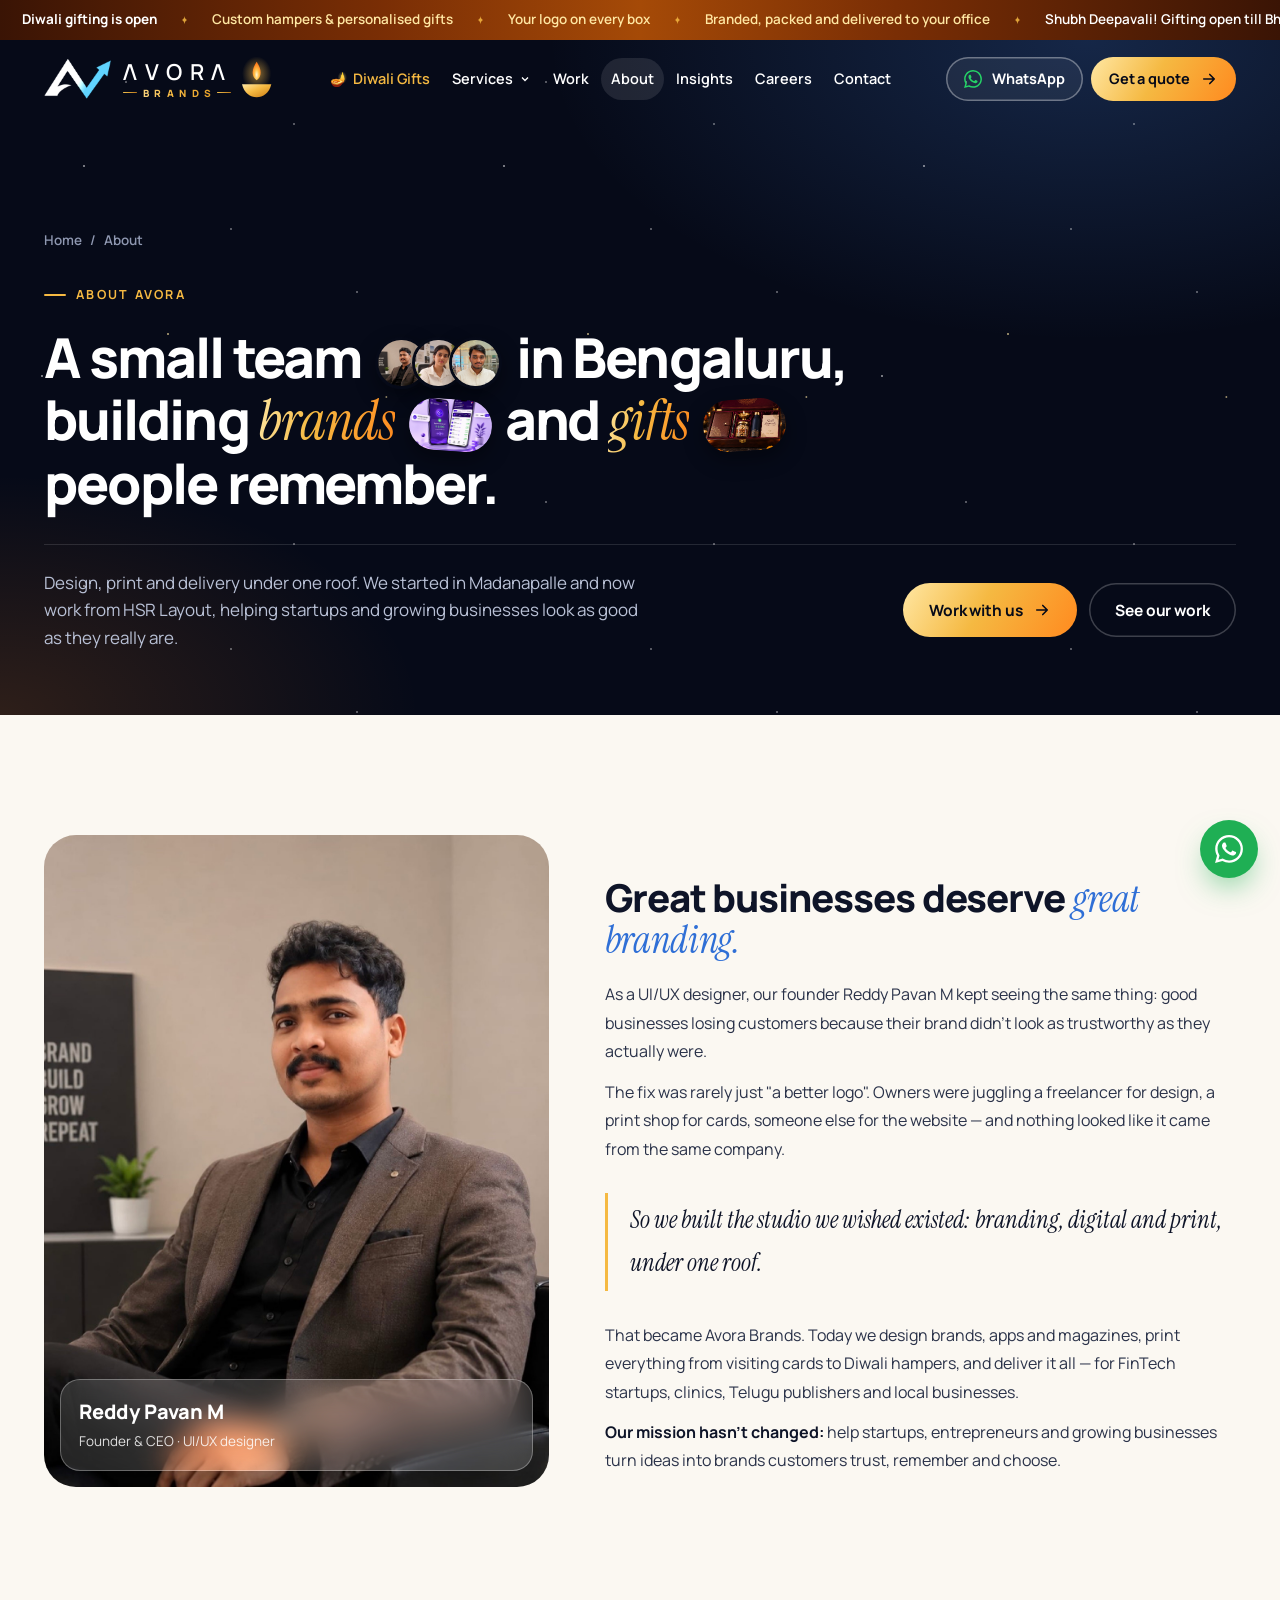
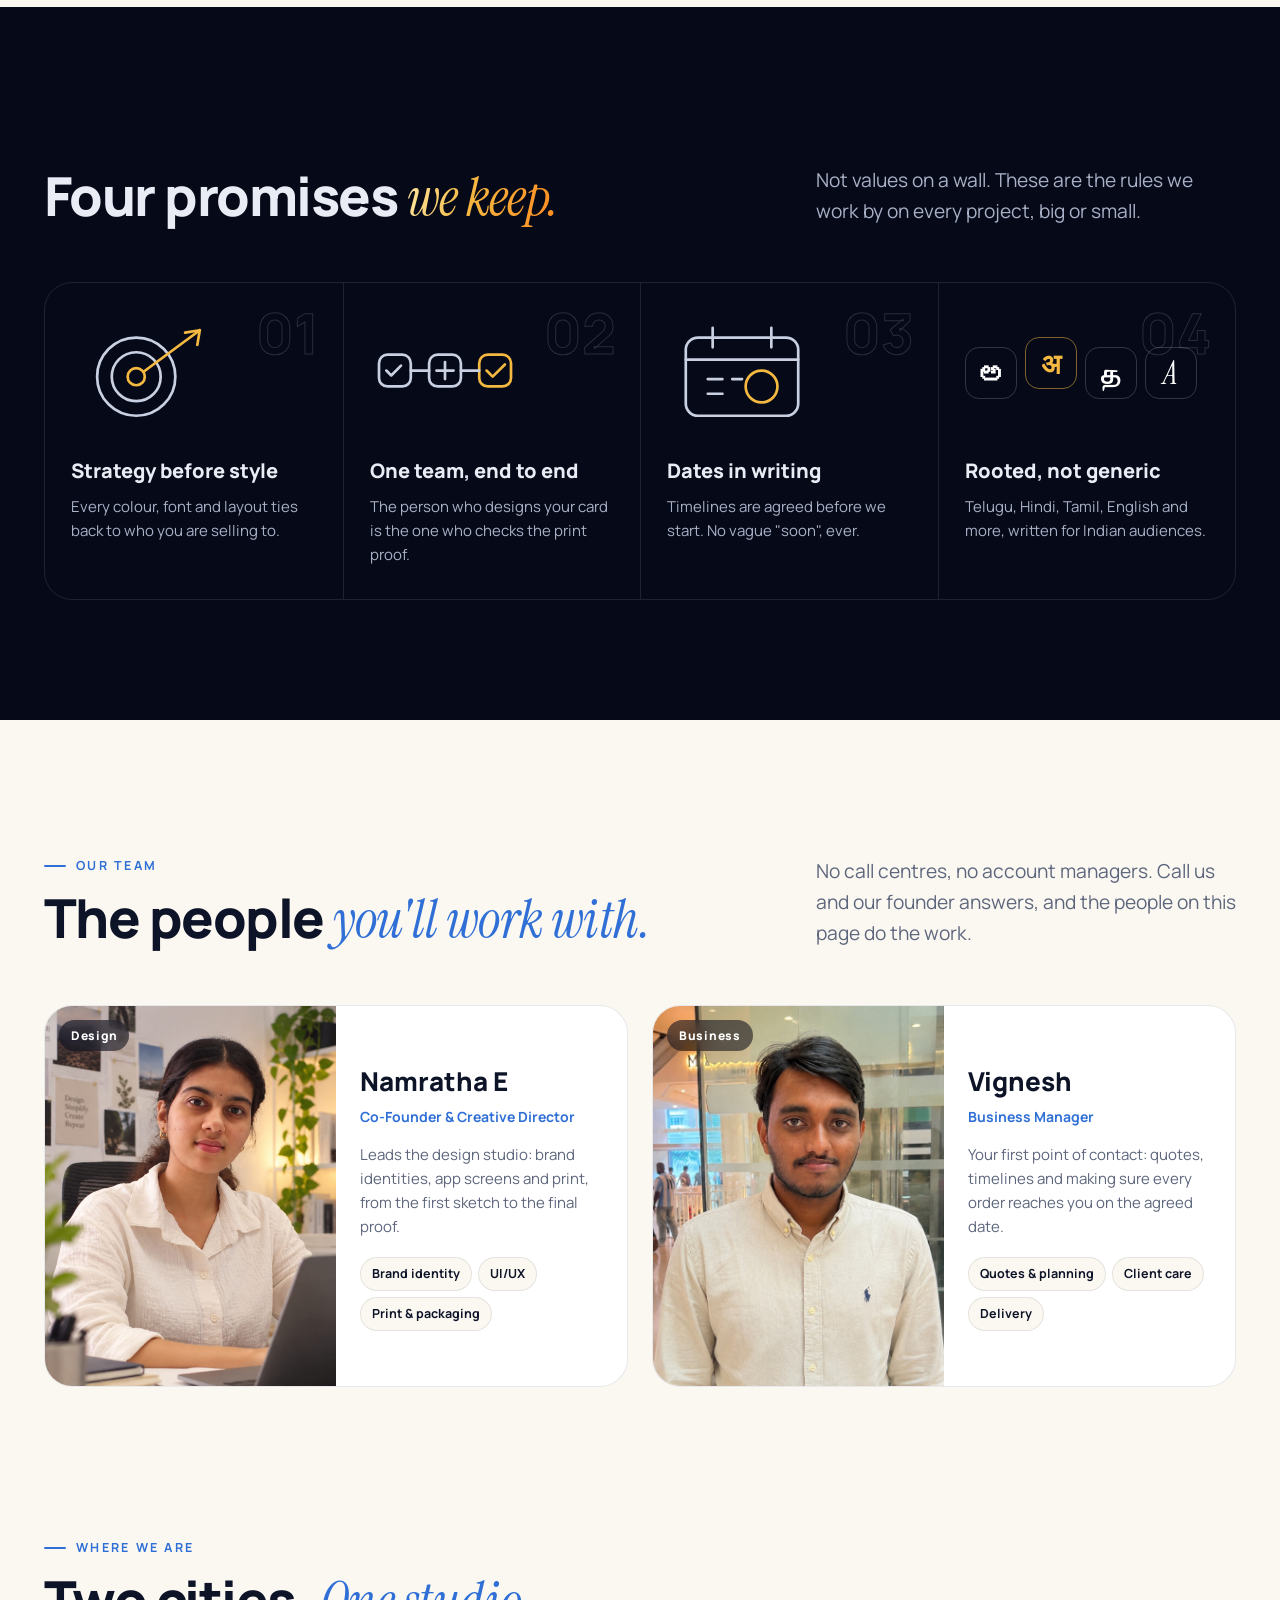
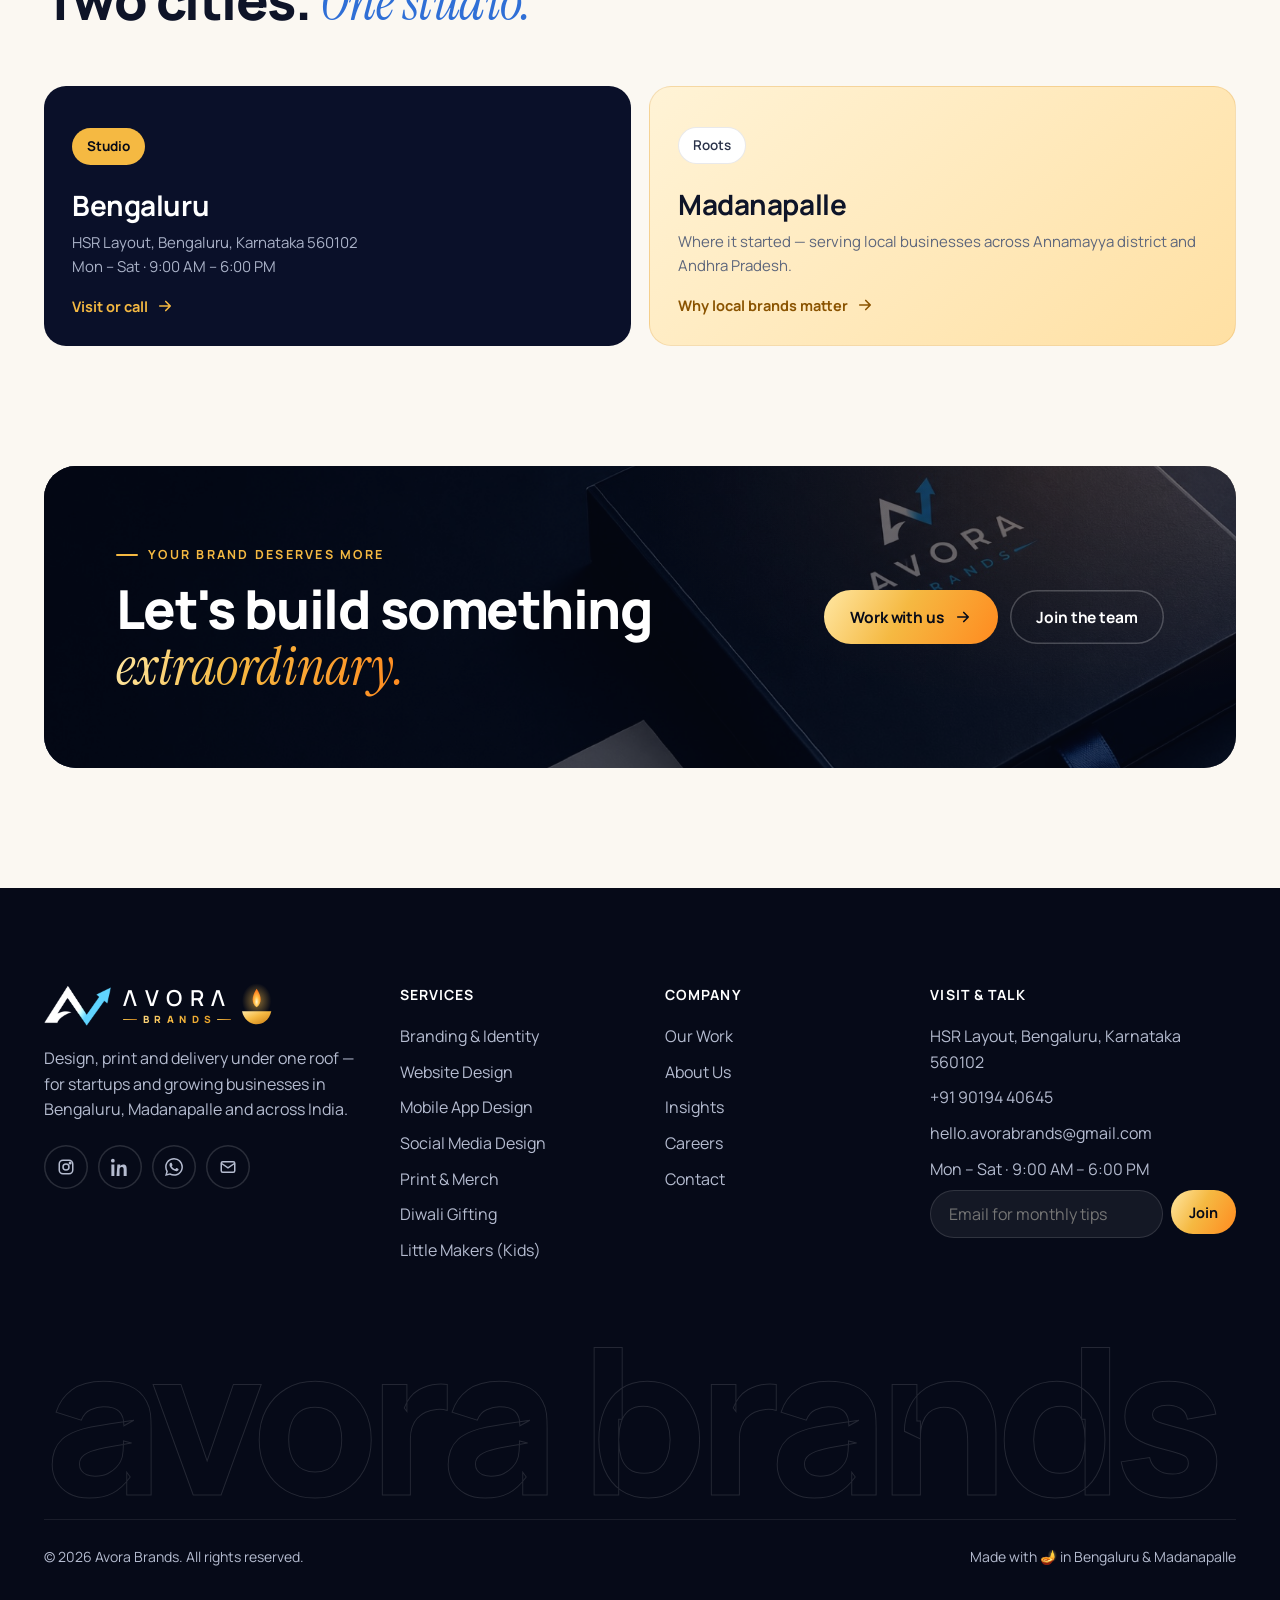
==== commit f6891fe7: "Full 2026 redesign with Little Makers" ====
--- a/about.html
+++ b/about.html
@@ -5,19 +5,19 @@
 <meta name="viewport" content="width=device-width, initial-scale=1">
 <title>About Avora Brands — The Team Behind the Brands</title>
 <meta name="description" content="Avora Brands is a design, print and branding studio in HSR Layout, Bengaluru with roots in Madanapalle. Meet the founders and team.">
-<meta property="og:image" content="https://www.avorabrands.in/images/founder.jpg">
+<meta property="og:image" content="images/founder.jpg">
 <meta name="theme-color" content="#060A18">
 <link rel="icon" href="data:image/svg+xml,<svg xmlns='http://www.w3.org/2000/svg' viewBox='0 0 100 100'><text y='.9em' font-size='90'>🪔</text></svg>">
 <link rel="preconnect" href="https://fonts.googleapis.com"><link rel="preconnect" href="https://fonts.gstatic.com" crossorigin>
 <link href="https://fonts.googleapis.com/css2?family=Instrument+Serif:ital@0;1&family=Manrope:wght@400;500;600;700;800&display=swap" rel="stylesheet">
 <link rel="stylesheet" href="assets/css/site.css">
 <style>
-  .story{display:grid;grid-template-columns:1fr 1fr;gap:72px;align-items:start}
-  .story .prose{margin:0;max-width:none;font-size:18px}
-  .story-img{position:sticky;top:110px;border-radius:var(--radius-lg);overflow:hidden;aspect-ratio:4/5}
+  .story{display:grid;grid-template-columns:.8fr 1fr;gap:56px;align-items:start}
+  .story .prose{margin:0;max-width:none;font-size:16px}.story .prose p{margin-bottom:12px}.story .h2{font-size:clamp(28px,3vw,40px)}.story .prose.mt-32{margin-top:20px}
+  .story{align-items:stretch}.story-img{position:relative;border-radius:var(--radius-lg);overflow:hidden;min-height:420px}.story-img img{position:absolute;inset:0}
   .story-img img{width:100%;height:100%;object-fit:cover;object-position:top}
-  .story-img .chip{position:absolute;left:18px;bottom:18px}
-  @media (max-width:900px){.story{grid-template-columns:1fr;gap:32px}.story-img{position:relative;top:0;max-width:440px}}
+  .story-img .chip{position:absolute;left:18px;bottom:18px;background:rgba(255,255,255,.16);color:#fff;border:1px solid rgba(255,255,255,.35);backdrop-filter:blur(14px) saturate(1.4);-webkit-backdrop-filter:blur(14px) saturate(1.4);font-weight:700;box-shadow:0 10px 30px -10px rgba(0,0,0,.5)}
+  @media (max-width:900px){.story{grid-template-columns:1fr;gap:32px}.story-img{position:relative;top:0;max-width:none;min-height:0;aspect-ratio:4/3;max-height:340px}.story-img img{object-position:center 18%}.story-img .np{left:12px;right:auto;bottom:12px;padding:9px 14px;border-radius:14px}.story-img .np b{font-size:14px}.story-img .np span{font-size:11.5px}}
   .team-grid{display:grid;grid-template-columns:repeat(4,1fr);gap:18px}
   .team-grid.two{grid-template-columns:repeat(2,minmax(0,340px));justify-content:start}
   @media (max-width:900px){.team-grid{grid-template-columns:repeat(2,1fr)}}
@@ -29,19 +29,31 @@
 <body data-page="about" class="dark-top">
 <div data-header></div>
 <main>
-  <section class="page-hero">
-    <div class="stars"></div><div class="rangoli-bg"></div>
+  <section class="page-hero about-hero2">
+    <div class="stars"></div>
     <div class="container on-dark">
       <nav class="crumbs" aria-label="Breadcrumb"><a href="index.html">Home</a><span>/</span><span>About</span></nav>
       <span class="eyebrow reveal">About Avora</span>
-      <h1 class="h-display mt-24" data-split>We build brands<br>that <span class="serif gold-text">last.</span></h1>
-      <p class="lead reveal" style="--d:.35s">A design, print and branding studio in HSR Layout, Bengaluru — with roots in Madanapalle — helping startups and growing businesses look as good as they really are.</p>
+      <h1 class="ax-title reveal">
+        A small team
+        <span class="ax-faces"><img src="images/founder.jpg" alt="Reddy Pavan M"><img src="images/about-namratha.jpg" alt="Namratha E"><img src="images/about-vignesh.jpg" alt="Vignesh"></span>
+        in Bengaluru, building <span class="serif gold-text">brands</span>
+        <span class="ax-pill w"><img src="images/cashalert-app-thumb.jpg" alt="CashAlert app design"></span>
+        and <span class="serif gold-text">gifts</span>
+        <span class="ax-pill"><img src="images/hamper-clients.jpg" alt="Diwali gift hamper"></span>
+        people remember.
+      </h1>
+      <div class="ax5-foot reveal" style="--d:.2s">
+        <p>Design, print and delivery under one roof. We started in Madanapalle and now work from HSR Layout, helping startups and growing businesses look as good as they really are.</p>
+        <div class="btn-row"><a class="btn btn--gold" href="contact.html" data-magnetic>Work with us <i data-i="arrow"></i></a><a class="btn btn--ghost" href="work.html">See our work</a></div>
+      </div>
     </div>
   </section>
 
+
   <section class="section">
     <div class="container story">
-      <div class="story-img reveal-scale"><img src="https://www.avorabrands.in/images/founder.jpg" alt="Reddy Pavan M, Founder & CEO"><span class="chip">Reddy Pavan M · Founder & CEO</span></div>
+      <div class="story-img reveal-scale"><img src="images/founder.jpg" alt="Reddy Pavan M, Founder & CEO"><div class="np"><div><b>Reddy Pavan M</b><span>Founder &amp; CEO · UI/UX designer</span></div></div></div>
       <div>
         <span class="eyebrow reveal">Our story</span>
         <h2 class="h2 mt-16 reveal">Great businesses deserve <span class="serif blue-text">great branding.</span></h2>
@@ -56,53 +68,51 @@
     </div>
   </section>
 
-  <section class="section section--dark">
+
+  <section class="section section--dark believe">
     <div class="container">
-      <div class="sec-head"><div><span class="eyebrow reveal">What we believe</span><h2 class="h2 reveal">Four promises <span class="serif gold-text">we keep.</span></h2></div></div>
-      <div class="grid g-4">
-        <div class="card spotlight reveal"><div class="ic gold">◎</div><h3 class="h4">Strategy before style</h3><p>Every design decision ties back to who you're selling to.</p></div>
-        <div class="card spotlight reveal" style="--d:.06s"><div class="ic gold">✦</div><h3 class="h4">One team, end to end</h3><p>The designer who makes it checks the print proof.</p></div>
-        <div class="card spotlight reveal" style="--d:.12s"><div class="ic gold">⌚</div><h3 class="h4">Dates in writing</h3><p>Timelines are agreed upfront — no vague "soon".</p></div>
-        <div class="card spotlight reveal" style="--d:.18s"><div class="ic gold">♥</div><h3 class="h4">Rooted, not generic</h3><p>We design in Telugu, Hindi and English for real Indian audiences.</p></div>
+      <div class="sec-head"><div><span class="eyebrow reveal">What we believe</span><h2 class="h2 reveal">Four promises <span class="serif gold-text">we keep.</span></h2></div>
+        <p class="lead reveal" style="max-width:420px">Not values on a wall. These are the rules we work by on every project, big or small.</p></div>
+      <div class="pillars"><article class="pl reveal" style="--d:0.00s"><span class="pl-n">01</span><div class="pl-vis"><svg viewBox="0 0 120 90" fill="none" stroke="currentColor" stroke-width="2.2" stroke-linecap="round" stroke-linejoin="round" aria-hidden="true"><circle class="dr" cx="52" cy="48" r="32"/><circle class="dr" cx="52" cy="48" r="20"/><circle class="dr gd" cx="52" cy="48" r="7"/><path class="dr gd" d="M104 10 L58 44"/><path class="dr gd" d="M104 10 l-12 2 m12 -2 l-2 12"/></svg></div><h3>Strategy before style</h3><p>Every colour, font and layout ties back to who you are selling to.</p></article><article class="pl reveal" style="--d:0.08s"><span class="pl-n">02</span><div class="pl-vis"><svg viewBox="0 0 120 90" fill="none" stroke="currentColor" stroke-width="2.2" stroke-linecap="round" stroke-linejoin="round" aria-hidden="true"><rect class="dr" x="6" y="30" width="26" height="26" rx="7"/><rect class="dr" x="47" y="30" width="26" height="26" rx="7"/><rect class="dr gd" x="88" y="30" width="26" height="26" rx="7"/><path class="dr" d="M32 43 h15 M73 43 h15"/><path class="dr" d="M12 43 l4 4 l8 -8"/><path class="dr" d="M53 43 h14 M60 36 v14"/><path class="dr gd" d="M94 43 l5 5 l10 -10"/></svg></div><h3>One team, end to end</h3><p>The person who designs your card is the one who checks the print proof.</p></article><article class="pl reveal" style="--d:0.16s"><span class="pl-n">03</span><div class="pl-vis"><svg viewBox="0 0 120 90" fill="none" stroke="currentColor" stroke-width="2.2" stroke-linecap="round" stroke-linejoin="round" aria-hidden="true"><rect class="dr" x="14" y="16" width="92" height="64" rx="10"/><path class="dr" d="M14 34 h92 M36 8 v16 M84 8 v16"/><circle class="dr gd" cx="76" cy="56" r="13"/><path class="dr" d="M32 50 h12 M32 62 h12 M52 50 h8"/></svg></div><h3>Dates in writing</h3><p>Timelines are agreed before we start. No vague "soon", ever.</p></article><article class="pl reveal" style="--d:0.24s"><span class="pl-n">04</span><div class="pl-vis"><div class="pl-langs" aria-hidden="true"><span>అ</span><span>अ</span><span>த</span><span>A</span></div></div><h3>Rooted, not generic</h3><p>Telugu, Hindi, Tamil, English and more, written for Indian audiences.</p></article></div>
+    </div>
+  </section>
+
+  <section class="section team2">
+    <div class="container">
+      <div class="sec-head"><div><span class="eyebrow reveal">Our team</span><h2 class="h2 reveal">The people <span class="serif blue-text">you'll work with.</span></h2></div>
+        <p class="lead reveal" style="max-width:420px">No call centres, no account managers. Call us and our founder answers, and the people on this page do the work.</p></div>
+      <div class="tm-grid">
+        <article class="tm reveal">
+          <div class="tm-img"><img src="images/about-namratha.jpg" alt="Namratha E, Co-Founder &amp; Creative Director" loading="lazy"><span class="tm-tag">Design</span></div>
+          <div class="tm-body"><h3>Namratha E</h3><p class="tm-role">Co-Founder &amp; Creative Director</p>
+            <p>Leads the design studio: brand identities, app screens and print, from the first sketch to the final proof.</p>
+            <ul class="tm-skills"><li>Brand identity</li><li>UI/UX</li><li>Print &amp; packaging</li></ul></div>
+        </article>
+        <article class="tm reveal" style="--d:.1s">
+          <div class="tm-img"><img src="images/about-vignesh.jpg" alt="Vignesh, Business Manager" loading="lazy"><span class="tm-tag">Business</span></div>
+          <div class="tm-body"><h3>Vignesh</h3><p class="tm-role">Business Manager</p>
+            <p>Your first point of contact: quotes, timelines and making sure every order reaches you on the agreed date.</p>
+            <ul class="tm-skills"><li>Quotes &amp; planning</li><li>Client care</li><li>Delivery</li></ul></div>
+        </article>
       </div>
     </div>
   </section>
 
-  <section class="section">
-    <div class="container">
-      <div class="sec-head"><div><span class="eyebrow reveal">Leadership</span><h2 class="h2 reveal">The people <span class="serif blue-text">behind Avora.</span></h2></div></div>
-      <div class="team-grid" id="leaders"></div>
-      <div class="sec-head mt-64"><div><span class="eyebrow reveal">The team</span><h2 class="h2 reveal">The people <span class="serif blue-text">making it happen.</span></h2></div></div>
-      <div class="team-grid" id="team"></div>
-    </div>
-  </section>
 
-  <section class="section section--white">
-    <div class="container">
-      <div class="sec-head"><div><span class="eyebrow reveal">Milestones</span><h2 class="h2 reveal">Our journey <span class="serif blue-text">so far.</span></h2></div></div>
-      <div class="timeline reveal" style="max-width:720px">
-        <div class="ti"><small>AUG 2025</small><h3 class="h4">First full brand system</h3><p>Local Service Finder — identity, stationery, uniforms and toolboxes.</p></div>
-        <div class="ti"><small>NOV 2025</small><h3 class="h4">Into FinTech</h3><p>CashAlert's brand and app UI for merchants across India.</p></div>
-        <div class="ti"><small>2026</small><h3 class="h4">A monthly magazine, every month</h3><p>64 pages of Sri Veluguvani, designed in Telugu, issue after issue.</p></div>
-        <div class="ti"><small>JUN 2026</small><h3 class="h4">Devotional apps</h3><p>Bhakti TV and Bhaktilok — calm, sacred UI for every age group.</p></div>
-        <div class="ti"><small>NOV 2026</small><h3 class="h4">Diwali gifting launches 🪔</h3><p>Custom hampers and personalised gifts, designed and delivered by one team.</p></div>
-      </div>
-    </div>
-  </section>
-
-  <section class="section">
+  <section class="section" style="padding-top:24px">
     <div class="container">
       <div class="sec-head"><div><span class="eyebrow reveal">Where we are</span><h2 class="h2 reveal">Two cities. <span class="serif blue-text">One studio.</span></h2></div></div>
       <div class="places">
-        <div class="tile tile--navy reveal" style="min-height:260px"><span class="chip chip--gold" style="align-self:flex-start">Studio</span><h3 class="h3 mt-24">Bengaluru</h3><p>HSR Layout, Bengaluru, Karnataka 560102<br>Mon – Sat · 9:30 AM – 7:00 PM</p><a class="tile-cta" style="color:var(--gold)" href="contact.html">Visit or call <i data-i="arrow"></i></a></div>
+        <div class="tile tile--navy reveal" style="min-height:260px"><span class="chip chip--gold" style="align-self:flex-start">Studio</span><h3 class="h3 mt-24">Bengaluru</h3><p>HSR Layout, Bengaluru, Karnataka 560102<br>Mon – Sat · 9:00 AM – 6:00 PM</p><a class="tile-cta" style="color:var(--gold)" href="contact.html">Visit or call <i data-i="arrow"></i></a></div>
         <div class="tile tile--gold reveal" style="min-height:260px;--d:.08s"><span class="chip" style="align-self:flex-start">Roots</span><h3 class="h3 mt-24">Madanapalle</h3><p>Where it started — serving local businesses across Annamayya district and Andhra Pradesh.</p><a class="tile-cta" style="color:#8A5300" href="post.html?p=madanapalle-branding">Why local brands matter <i data-i="arrow"></i></a></div>
       </div>
     </div>
   </section>
 
   <section class="section" style="padding-top:0">
-    <div class="container"><div class="cta-band on-dark" style="grid-template-columns:1fr auto">
-      <div><span class="eyebrow">Your brand deserves more</span><h2 class="h2 mt-16">Let's build something <span class="serif gold-text">extraordinary.</span></h2></div>
+    <div class="container"><div class="cta-band cta-band--photo on-dark" style="grid-template-columns:1fr auto">
+      <img class="cta-bg" src="images/about-cta.jpg" alt="" aria-hidden="true" loading="lazy">
+      <div style="position:relative;z-index:2"><span class="eyebrow">Your brand deserves more</span><h2 class="h2 mt-16">Let's build something <span class="serif gold-text">extraordinary.</span></h2></div>
       <div class="btn-row"><a class="btn btn--gold" href="contact.html" data-magnetic>Work with us <i data-i="arrow"></i></a><a class="btn btn--ghost" href="careers.html">Join the team</a></div>
     </div></div>
   </section>
@@ -110,10 +120,6 @@
 <div data-footer></div>
 <script src="assets/js/data.js"></script>
 <script>
-  const m = p => `<div class="member reveal"><img src="${p.img}" alt="${p.name}, ${p.role}" loading="lazy"><div class="cap"><b>${p.name}</b><small>${p.role}</small></div></div>`;
-  document.getElementById('leaders').innerHTML = [TEAM.founder, ...TEAM.cofounders].map(m).join('');
-  document.getElementById('team').innerHTML = TEAM.team.map(m).join('');
-  document.getElementById('leaders').style.gridTemplateColumns = 'repeat(auto-fit,minmax(220px,300px))';
 </script>
 <script src="assets/js/site.js"></script>
 </body>
--- a/assets/css/site.css
+++ b/assets/css/site.css
@@ -54,7 +54,7 @@
 .sec-head>div{max-width:720px}
 .sec-head .h2{margin-top:14px}
 .sec-head .lead{margin-top:16px}
-.sec-head.center{flex-direction:column;align-items:center}
+.sec-head.center{flex-direction:column;align-items:center;gap:0;text-align:center}
 
 /* ---------- buttons ---------- */
 .btn{--bg:var(--ink);--fg:#fff;position:relative;display:inline-flex;align-items:center;justify-content:center;gap:10px;height:54px;padding:0 26px;border-radius:999px;background:var(--bg);color:var(--fg);font-weight:700;font-size:15.5px;letter-spacing:-.005em;transition:transform .35s var(--ease),box-shadow .35s var(--ease),background .25s;white-space:nowrap;isolation:isolate;overflow:hidden}
@@ -134,7 +134,7 @@
 .drawer-top .brand{color:#fff}
 .drawer-close{width:46px;height:46px;border-radius:50%;box-shadow:inset 0 0 0 1.5px rgba(255,255,255,.2);font-size:22px}
 .drawer nav{margin-top:28px;display:flex;flex-direction:column}
-.drawer nav a{font-size:30px;font-weight:700;letter-spacing:-.02em;padding:12px 0;border-bottom:1px solid rgba(255,255,255,.08);display:flex;justify-content:space-between;align-items:center}
+.drawer nav a{font-size:21px;font-weight:700;letter-spacing:-.01em;padding:13px 0;border-bottom:1px solid rgba(255,255,255,.08);display:flex;justify-content:space-between;align-items:center}
 .drawer nav a small{font-size:13px;font-weight:600;color:var(--gold)}
 .drawer .btn-row{margin-top:auto;padding-top:28px}
 .drawer .btn{flex:1}
@@ -238,11 +238,11 @@
 .marquee-track{display:flex;gap:72px;width:max-content;animation:marquee 38s linear infinite;align-items:center}
 .marquee:hover .marquee-track{animation-play-state:paused}
 @keyframes marquee{to{transform:translateX(-50%)}}
-.logo-item{height:46px;display:flex;align-items:center;gap:10px;filter:grayscale(1);opacity:.7;transition:.3s}
-.logo-item:hover{filter:none;opacity:1}
-.logo-item img{height:42px;width:auto;object-fit:contain}
-.logos-band{padding:44px 0;border-bottom:1px solid var(--line);background:#fff}
-.logos-band p{text-align:center;font-size:13.5px;font-weight:700;color:var(--muted);letter-spacing:.06em;margin-bottom:26px;text-transform:uppercase}
+.logo-item{height:44px;display:flex;align-items:center;gap:10px;transition:transform .3s var(--ease)}
+.logo-item:hover{transform:scale(1.08)}
+.logo-item img{height:40px;width:auto;max-width:130px;object-fit:contain}
+.logos-band{padding:24px 0;border-bottom:1px solid var(--line);background:#fff}
+.logos-band p{text-align:center;font-size:13.5px;font-weight:700;color:var(--muted);letter-spacing:.06em;margin-bottom:28px;text-transform:uppercase}
 .text-marquee .marquee-track{gap:48px;animation-duration:30s}
 .text-marquee span{font-size:clamp(40px,6vw,88px);font-weight:800;letter-spacing:-.03em;white-space:nowrap}
 .text-marquee .serif{color:var(--gold)}
@@ -279,7 +279,7 @@
 .tile--img img{position:absolute;inset:0;width:100%;height:100%;object-fit:cover;z-index:-2;transition:transform 1.2s var(--ease)}
 .tile--img:hover img{transform:scale(1.05)}
 .tile--img::after{content:"";position:absolute;inset:0;z-index:-1;background:linear-gradient(180deg,rgba(6,10,24,0) 30%,rgba(6,10,24,.88))}
-.tile--img p{color:#D5DAE7}
+.tile.tile--img p{color:rgba(255,255,255,.72);font-size:14px;line-height:1.55}
 .tile .tag{position:absolute;top:18px;left:18px}
 .tile p{color:var(--muted);margin-top:8px;font-size:15px}
 .tile .tile-cta{margin-top:16px;display:inline-flex;align-items:center;gap:8px;font-weight:700;font-size:14.5px}
@@ -621,3 +621,1032 @@
 .sr-only{position:absolute;width:1px;height:1px;overflow:hidden;clip:rect(0 0 0 0);white-space:nowrap}
 .divider{height:1px;background:var(--line);margin:0}
 .kbd-hint{font-size:12px;color:#8F98B1}
+
+/* Missing image placeholder */
+img.img-missing{background:radial-gradient(circle at 30% 30%,rgba(245,185,66,.55),transparent 55%),radial-gradient(circle at 75% 70%,rgba(255,138,31,.45),transparent 50%),linear-gradient(135deg,#13234a,#2F6FD6);min-height:120px;object-fit:cover}
+
+/* ---------- Visual additions ---------- */
+.tier .t-media{margin:-30px -30px 18px;aspect-ratio:4/3;overflow:hidden;border-radius:var(--radius) var(--radius) 0 0;background:#0A0F26}
+.tier .t-media img{width:100%;height:100%;object-fit:cover;transition:transform 1s var(--ease)}
+.tier:hover .t-media img{transform:scale(1.05)}
+.tier.feature .t-media{box-shadow:inset 0 -1px 0 rgba(245,185,66,.35)}
+.hero-band{position:relative;margin:-70px 0 0;border-radius:var(--radius-lg);overflow:hidden;aspect-ratio:21/8;box-shadow:var(--shadow);z-index:3}
+.hero-band img{width:100%;height:100%;object-fit:cover}
+.hero-band figcaption{position:absolute;left:24px;bottom:22px;display:flex;flex-direction:column;gap:2px;padding:12px 16px;border-radius:14px;background:rgba(6,10,24,.55);backdrop-filter:blur(10px);color:#fff;font-size:13px}
+.hero-band figcaption b{font-size:15px}
+@media (max-width:760px){.hero-band{aspect-ratio:4/3;margin-top:-40px}}
+.svc-list{display:grid;gap:10px}
+.svc-list a{display:grid;grid-template-columns:1fr auto;gap:2px 16px;align-items:center;padding:18px 20px;border-radius:18px;border:1px solid var(--line);background:#fff;transition:.35s var(--ease)}
+.svc-list a b{font-size:17px}
+.svc-list a span{grid-column:1;color:var(--muted);font-size:14.5px}
+.svc-list a svg{width:20px;height:20px;grid-row:1/3;grid-column:2;color:var(--blue);transition:transform .35s var(--ease)}
+.svc-list a:hover{border-color:var(--blue);transform:translateX(4px)}
+.svc-list a:hover svg{transform:translateX(4px)}
+.office-shot{position:relative;margin:0;border-radius:var(--radius);overflow:hidden;aspect-ratio:16/9}
+.office-shot img{width:100%;height:100%;object-fit:cover}
+.office-shot figcaption{position:absolute;left:14px;bottom:14px;display:flex;align-items:center;gap:8px;padding:8px 12px;border-radius:999px;background:rgba(6,10,24,.6);backdrop-filter:blur(8px);color:#fff;font-size:13px;font-weight:700}
+.dot-live{width:8px;height:8px;border-radius:50%;background:#2BD46A;box-shadow:0 0 0 0 rgba(43,212,106,.6);animation:livePulse 2s infinite}
+@keyframes livePulse{70%{box-shadow:0 0 0 10px rgba(43,212,106,0)}100%{box-shadow:0 0 0 0 rgba(43,212,106,0)}}
+.cta-band--photo{isolation:isolate}
+.cta-band--photo .cta-bg{position:absolute;inset:0;width:100%;height:100%;object-fit:cover;z-index:-1;opacity:.35}
+.cta-band--photo::before{content:"";position:absolute;inset:0;z-index:-1;background:linear-gradient(90deg,var(--navy-950) 30%,rgba(6,10,24,.4))}
+.cta-band--photo>.btn-row{position:relative;z-index:2}
+/* Festival merch cards */
+.m-card{background:var(--bg,#FBF8F2);border:1px solid var(--line);border-radius:var(--radius);overflow:hidden;display:flex;flex-direction:column;transition:.45s var(--ease)}
+.m-card:hover{transform:translateY(-4px);box-shadow:var(--shadow)}
+.m-media{position:relative;aspect-ratio:1/1;background:#F1EEE7;overflow:hidden}
+.m-media>img{width:100%;height:100%;object-fit:contain;transition:opacity .25s,transform 1s var(--ease)}
+.m-card:hover .m-media>img{transform:scale(1.04)}
+.m-media .chip{position:absolute;top:14px;left:14px}
+.m-thumbs{position:absolute;left:12px;bottom:12px;display:flex;gap:8px}
+.m-thumbs button{width:48px;height:48px;border-radius:12px;overflow:hidden;border:2px solid transparent;background:#fff;padding:0;cursor:pointer;box-shadow:0 4px 12px rgba(0,0,0,.12)}
+.m-thumbs button.on{border-color:var(--blue)}
+.m-thumbs img{width:100%;height:100%;object-fit:cover}
+.m-body{padding:22px;display:flex;flex-direction:column;gap:10px;flex:1}
+.m-rate{font-size:13px;font-weight:700;color:#B7791F}
+.m-specs{list-style:none;display:grid;gap:6px;margin:4px 0 8px;font-size:14px;color:var(--muted);flex:1}
+.m-specs li{display:grid;grid-template-columns:92px 1fr;gap:8px}
+.m-specs b{color:var(--ink);font-weight:700}
+.m-body .btn{align-self:flex-start}
+@media (max-width:560px){.logo-item{height:36px}.logo-item img{height:32px;max-width:104px}.marquee-track{gap:48px}}
+/* Chips on photo tiles: solid so they read on any photo */
+.tile--img .chip--gold{background:var(--gold);color:var(--navy-950);border-color:transparent;font-weight:700;box-shadow:0 6px 18px rgba(0,0,0,.25)}
+.tile--img .chip:not(.chip--gold){background:rgba(6,10,24,.6);color:#fff;border-color:rgba(255,255,255,.25);backdrop-filter:blur(8px)}
+/* Numbers section */
+.numbers{display:grid;grid-template-columns:.9fr 1.1fr;gap:56px;align-items:center}
+.numbers-intro .lead{max-width:440px}
+.num-grid{display:grid;grid-template-columns:1fr 1fr;gap:16px}
+.num-card{position:relative;overflow:hidden;padding:26px 24px;border-radius:22px;background:var(--bg,#FBF8F2);border:1px solid var(--line);display:flex;flex-direction:column;gap:4px;transition:transform .45s var(--ease),box-shadow .45s var(--ease)}
+.num-card:hover{transform:translateY(-4px);box-shadow:var(--shadow)}
+.num-card b{font-size:clamp(40px,4.2vw,58px);font-weight:800;letter-spacing:-.04em;line-height:1;margin-top:14px;background:linear-gradient(120deg,var(--navy-950),var(--blue));-webkit-background-clip:text;background-clip:text;color:transparent}
+.num-label{font-weight:700;font-size:15.5px;color:var(--ink);margin-top:6px}
+.num-card small{color:var(--muted);font-size:13.5px}
+.num-ic{width:40px;height:40px;border-radius:12px;display:grid;place-items:center;background:#fff;border:1px solid var(--line);font-size:18px}
+.num-card--hero{background:radial-gradient(300px 200px at 100% 0%,rgba(255,138,31,.35),transparent 60%),linear-gradient(160deg,#1A1030,var(--navy-950));border:0;color:#fff;box-shadow:0 24px 60px -30px rgba(255,138,31,.55)}
+.num-card--hero b{background:linear-gradient(120deg,#FFE08F,var(--gold),var(--marigold));-webkit-background-clip:text;background-clip:text}
+.num-card--hero .num-label{color:#fff}
+.num-card--hero small{color:#B9C1D6}
+.num-card--hero .num-ic{background:rgba(255,255,255,.08);border-color:rgba(255,255,255,.14)}
+@media (max-width:960px){.numbers{grid-template-columns:1fr;gap:32px}}
+@media (max-width:480px){.num-grid{gap:10px}.num-card{padding:18px 16px;border-radius:18px}.num-label{font-size:14px}.num-card small{font-size:12.5px}.num-ic{width:34px;height:34px;font-size:15px}}
+.num-ic{width:46px;height:46px;border-radius:14px;background:linear-gradient(150deg,#EAF1FF,#DCE7FB);border:1px solid rgba(47,111,214,.18);color:var(--blue);box-shadow:inset 0 1px 0 #fff}
+.num-ic svg{width:22px;height:22px}
+.num-card--hero .num-ic{background:linear-gradient(150deg,rgba(245,185,66,.22),rgba(255,138,31,.12));border-color:rgba(245,185,66,.4);color:var(--gold);box-shadow:0 0 24px -4px rgba(245,185,66,.5)}
+.num-card:hover .num-ic{transform:rotate(-6deg) scale(1.06)}
+.num-ic{transition:transform .45s var(--ease)}
+@media (max-width:480px){.num-ic{width:38px;height:38px;border-radius:12px}.num-ic svg{width:19px;height:19px}}
+/* ===== Numbers bento v2 ===== */
+.nb-head{display:grid;grid-template-columns:1fr 1fr;gap:32px;align-items:end;margin-bottom:40px}
+.nb-head .lead{margin:0}
+.num-bento{display:grid;grid-template-columns:1.05fr 1fr 1fr;grid-template-rows:auto auto;gap:16px}
+.nb{position:relative;overflow:hidden;border-radius:26px;border:1px solid var(--line);background:#FBF8F2;color:var(--ink);display:flex;flex-direction:column;transition:transform .5s var(--ease),box-shadow .5s var(--ease)}
+.nb:hover{transform:translateY(-5px);box-shadow:var(--shadow)}
+.nb-num{display:block;font-size:clamp(40px,4vw,56px);font-weight:800;letter-spacing:-.04em;line-height:1}
+.nb-label{display:block;font-weight:700;font-size:15.5px;margin-top:8px}
+.nb small{display:block;color:var(--muted);font-size:13.5px;margin-top:2px}
+.nb-copy{padding:22px 24px 24px;position:relative;z-index:2}
+/* 48h hero */
+.nb--time{grid-row:span 2;padding:28px;justify-content:space-between;color:#fff;border:0;background:radial-gradient(420px 300px at 100% 0%,rgba(255,138,31,.4),transparent 60%),radial-gradient(380px 280px at 0% 100%,rgba(47,111,214,.35),transparent 60%),linear-gradient(160deg,#1A1030,#060A18);box-shadow:0 30px 70px -35px rgba(255,138,31,.6)}
+.nb--time .nb-copy{padding:0}
+.nb--time small{color:#B9C1D6}
+.nb-ring{position:relative;width:min(220px,70%);aspect-ratio:1;margin:8px auto 4px}
+.nb-ring svg{width:100%;height:100%;transform:rotate(-90deg)}
+.nb-ring circle{fill:none;stroke-width:10;stroke-linecap:round}
+.nb-ring .trk{stroke:rgba(255,255,255,.08)}
+.nb-ring .bar{stroke:var(--gold);stroke-dasharray:540;stroke-dashoffset:540;transition:stroke-dashoffset 2.2s cubic-bezier(.2,.8,.2,1) .3s;filter:drop-shadow(0 0 10px rgba(245,185,66,.6))}
+.nb--time.in .nb-ring .bar{stroke-dashoffset:0}
+.nb-dot{position:absolute;inset:0;border-radius:50%;animation:nbSpin 2.2s cubic-bezier(.2,.8,.2,1) .3s both paused}
+.nb--time.in .nb-dot{animation-play-state:running}
+.nb-dot::after{content:"";position:absolute;top:-1px;left:50%;width:16px;height:16px;margin-left:-8px;border-radius:50%;background:#FFE08F;box-shadow:0 0 18px 4px rgba(255,200,90,.8)}
+@keyframes nbSpin{from{transform:rotate(0)}to{transform:rotate(360deg)}}
+.nb--time .nb-num{position:absolute;left:0;right:0;top:calc(28px + 8px + min(220px,70%) / 2 - 30px);text-align:center;font-size:clamp(48px,5vw,64px);background:linear-gradient(120deg,#FFE08F,var(--gold),var(--marigold));-webkit-background-clip:text;background-clip:text;color:transparent;pointer-events:none}
+.nb-steps{list-style:none;display:flex;gap:6px;margin-top:18px;flex-wrap:wrap}
+.nb-steps li{font-size:12.5px;font-weight:700;padding:7px 12px;border-radius:999px;background:rgba(255,255,255,.07);border:1px solid rgba(255,255,255,.12);color:#E4E8F2}
+.nb-steps li:last-child{background:var(--gold);color:var(--navy-950);border-color:transparent}
+.nb-steps li:not(:last-child)::after{content:"→";margin-left:8px;color:rgba(255,255,255,.4)}
+/* 12+ fan */
+.nb--work{grid-column:span 2;flex-direction:row;align-items:center}
+.nb--work .nb-copy{flex:0 0 42%}
+.nb-fan{position:relative;flex:1;height:210px;margin:20px 0 20px 20px}
+.nb-fan img{position:absolute;top:50%;left:50%;width:58%;aspect-ratio:4/3;object-fit:cover;border-radius:14px;border:3px solid #fff;box-shadow:0 14px 30px -12px rgba(6,10,24,.45);transition:transform .7s var(--ease)}
+.nb-fan img:nth-child(1){transform:translate(-50%,-50%) rotate(-12deg) translateX(-28%)}
+.nb-fan img:nth-child(2){transform:translate(-50%,-50%) rotate(-4deg) translateX(-9%)}
+.nb-fan img:nth-child(3){transform:translate(-50%,-50%) rotate(4deg) translateX(9%)}
+.nb-fan img:nth-child(4){transform:translate(-50%,-50%) rotate(12deg) translateX(28%)}
+.nb--work:hover .nb-fan img:nth-child(1){transform:translate(-50%,-50%) rotate(-16deg) translateX(-48%) translateY(-4%)}
+.nb--work:hover .nb-fan img:nth-child(2){transform:translate(-50%,-50%) rotate(-6deg) translateX(-16%) translateY(-6%)}
+.nb--work:hover .nb-fan img:nth-child(3){transform:translate(-50%,-50%) rotate(6deg) translateX(16%) translateY(-6%)}
+.nb--work:hover .nb-fan img:nth-child(4){transform:translate(-50%,-50%) rotate(16deg) translateX(48%) translateY(-4%)}
+/* 40+ strip */
+.nb-strip{height:120px;overflow:hidden;-webkit-mask-image:linear-gradient(90deg,transparent,#000 12%,#000 88%,transparent);mask-image:linear-gradient(90deg,transparent,#000 12%,#000 88%,transparent);padding-top:18px}
+.nb-track{display:flex;gap:10px;width:max-content;animation:marquee 26s linear infinite}
+.nb-track img{width:120px;height:96px;object-fit:cover;border-radius:12px;box-shadow:0 8px 18px -10px rgba(6,10,24,.4)}
+.nb--print:hover .nb-track{animation-play-state:paused}
+/* 64 magazine stack */
+.nb-stack{position:relative;height:138px;margin-top:14px}
+.nb-stack img{position:absolute;top:0;width:44%;aspect-ratio:3/4;object-fit:cover;border-radius:8px;box-shadow:0 14px 26px -12px rgba(6,10,24,.5);transition:transform .7s var(--ease)}
+.nb-stack img:nth-child(1){left:22%;transform:rotate(-8deg)}
+.nb-stack img:nth-child(2){left:38%;transform:rotate(6deg)}
+.nb--mag:hover .nb-stack img:nth-child(1){transform:rotate(-14deg) translateX(-14%)}
+.nb--mag:hover .nb-stack img:nth-child(2){transform:rotate(10deg) translateX(12%) translateY(-6px)}
+.nb--work .nb-num,.nb--print .nb-num,.nb--mag .nb-num{background:linear-gradient(120deg,var(--navy-950),var(--blue));-webkit-background-clip:text;background-clip:text;color:transparent}
+@media (max-width:960px){.nb-head{grid-template-columns:1fr;gap:16px}.num-bento{grid-template-columns:1fr 1fr}.nb--time{grid-column:span 2;grid-row:auto}}
+@media (max-width:620px){.num-bento{grid-template-columns:1fr}.nb--time,.nb--work{grid-column:auto}.nb--work{flex-direction:column-reverse;align-items:stretch}.nb--work .nb-copy{flex:none}.nb-fan{margin:20px 20px 0;height:180px}.nb-ring{width:180px}.nb--time .nb-num{top:calc(28px + 8px + 90px - 30px)}}
+@media (prefers-reduced-motion:reduce){.nb-track{animation:none}.nb-ring .bar{transition:none;stroke-dashoffset:0}.nb-dot{display:none}}
+.nb-stack{height:150px;margin-top:16px}
+.nb-stack img{height:100%;width:auto;aspect-ratio:3/4}
+.nb-stack img:nth-child(1){left:calc(50% - 100px)}
+.nb-stack img:nth-child(2){left:calc(50% - 30px)}
+.nb--time{justify-content:flex-start}
+.nb--time .nb-copy{margin-top:18px}
+.nb--time .nb-steps{margin-top:auto;padding-top:20px}
+@media (max-width:620px){.nb--work{flex-direction:column}.nb-fan{height:200px;margin:12px 16px 0}.nb-fan img{width:52%}}
+@media (max-width:620px){.nb-fan{flex:none}}
+/* 48h card v3: timeline + richer background */
+.nb--time{isolation:isolate}
+.nb--time>*{position:relative;z-index:1}
+.nb--time .nb-num{position:absolute;z-index:2}
+.nb-bg{position:absolute!important;inset:0;z-index:0!important;pointer-events:none;
+  background:
+   radial-gradient(circle at 50% 30%,transparent 0 118px,rgba(245,185,66,.10) 119px 120px,transparent 121px 150px,rgba(245,185,66,.07) 151px 152px,transparent 153px 190px,rgba(245,185,66,.05) 191px 192px,transparent 193px),
+   radial-gradient(rgba(255,255,255,.09) 1px,transparent 1.4px) 0 0/18px 18px;
+  -webkit-mask-image:radial-gradient(120% 90% at 50% 30%,#000 30%,transparent 85%);mask-image:radial-gradient(120% 90% at 50% 30%,#000 30%,transparent 85%)}
+.nb--time::before{content:"";position:absolute;z-index:0;left:50%;top:30%;width:380px;height:380px;margin:-190px 0 0 -190px;border-radius:50%;background:conic-gradient(from 0deg,transparent 0 60%,rgba(255,138,31,.25) 75%,transparent 90%);filter:blur(30px);animation:nbSweep 9s linear infinite}
+@keyframes nbSweep{to{transform:rotate(360deg)}}
+.nb-spark{position:absolute!important;z-index:1;width:4px;height:4px;border-radius:50%;background:#FFE08F;box-shadow:0 0 10px 2px rgba(255,214,120,.8);animation:nbTwinkle 3s ease-in-out infinite}
+.nb-spark.s1{top:14%;left:12%}.nb-spark.s2{top:22%;right:14%;animation-delay:1s}.nb-spark.s3{top:58%;left:20%;animation-delay:2s;width:3px;height:3px}
+@keyframes nbTwinkle{0%,100%{opacity:.2;transform:scale(.6)}50%{opacity:1;transform:scale(1.2)}}
+.nb-steps{display:none}
+.nb-tl{list-style:none;display:grid;grid-template-columns:repeat(3,1fr);margin-top:auto;padding-top:26px;position:relative}
+.nb-tl::before,.nb-tl::after{content:"";position:absolute;top:calc(26px + 6px);left:7px;right:calc(33.33% - 7px);height:2px;border-radius:2px}
+.nb-tl::before{background:rgba(255,255,255,.14);right:calc(33.33% - 7px)}
+.nb-tl::after{background:linear-gradient(90deg,var(--gold),var(--marigold));transform-origin:left;transform:scaleX(0);transition:transform 1.6s cubic-bezier(.2,.8,.2,1) .9s;box-shadow:0 0 10px rgba(245,185,66,.6)}
+.nb--time.in .nb-tl::after{transform:scaleX(1)}
+.nb-tl li{display:flex;flex-direction:column;gap:2px}
+.nb-tl i{width:14px;height:14px;border-radius:50%;background:#0B1230;border:2px solid rgba(245,185,66,.7);margin-bottom:10px;position:relative;z-index:1}
+.nb-tl li.now i{background:var(--gold);border-color:#FFE08F;box-shadow:0 0 0 5px rgba(245,185,66,.18),0 0 16px rgba(245,185,66,.8);animation:nbPulse 2s ease-in-out infinite}
+@keyframes nbPulse{50%{box-shadow:0 0 0 9px rgba(245,185,66,.06),0 0 22px rgba(245,185,66,.9)}}
+.nb-tl b{font-size:13px;font-weight:800;color:var(--gold);letter-spacing:.04em}
+.nb-tl span{font-size:13.5px;color:#C9D0E2}
+.nb-tl li.now span{color:#fff;font-weight:700}
+@media (prefers-reduced-motion:reduce){.nb--time::before,.nb-spark,.nb-tl li.now i{animation:none}.nb-tl::after{transition:none;transform:scaleX(1)}}
+.work-card .media .chip{background:rgba(6,10,24,.72);color:#fff;border-color:rgba(255,255,255,.22);backdrop-filter:blur(10px);-webkit-backdrop-filter:blur(10px);font-weight:700;box-shadow:0 6px 18px rgba(0,0,0,.25)}
+.news-ok{display:inline-flex;align-items:center;gap:8px;color:#7BE3A6;font-weight:700;font-size:14.5px}
+.news-ok svg{width:20px;height:20px;flex:none}
+.news-note{margin-top:8px;font-size:13px;color:#A9B1C7}
+.news-note.err{color:#FFB4A8}
+.news-note a{color:var(--gold);text-decoration:underline}
+/* ===== Why Avora v2 ===== */
+.why2-head{display:grid;grid-template-columns:1fr 1fr;gap:32px;align-items:end;margin-bottom:44px}
+.why2-head .lead{margin:0}
+.why2-grid{display:grid;grid-template-columns:1fr 1fr;gap:20px;align-items:stretch}
+.why-orbit{position:relative;overflow:hidden;border-radius:28px;padding:32px;color:#fff;display:flex;flex-direction:column;gap:24px;background:radial-gradient(420px 320px at 50% 30%,rgba(47,111,214,.35),transparent 65%),radial-gradient(380px 260px at 100% 100%,rgba(255,138,31,.28),transparent 60%),linear-gradient(160deg,#101a3f,#060A18)}
+.why-orbit::before{content:"";position:absolute;inset:0;background:radial-gradient(rgba(255,255,255,.08) 1px,transparent 1.4px) 0 0/20px 20px;-webkit-mask-image:radial-gradient(80% 60% at 50% 32%,#000,transparent);mask-image:radial-gradient(80% 60% at 50% 32%,#000,transparent);pointer-events:none}
+.wo-stage{--r:170px;position:relative;width:340px;max-width:100%;aspect-ratio:1;margin:0 auto}
+.wo-ring{position:absolute;inset:0;border-radius:50%;border:1.5px dashed rgba(245,185,66,.35)}
+.wo-ring.r1{animation:woSpin 40s linear infinite reverse}
+.wo-ring.r2{inset:22%;border:1px solid rgba(255,255,255,.1)}
+.wo-core{position:absolute;inset:34%;border-radius:50%;display:grid;place-items:center;background:radial-gradient(circle,#fff 0 58%,#F3EEE3 100%);box-shadow:0 0 0 10px rgba(245,185,66,.08),0 0 50px rgba(245,185,66,.45)}
+.wo-core img{width:72%;height:auto}
+.wo-spin{position:absolute;inset:0;animation:woSpin 24s linear infinite}
+.wo-node{position:absolute;width:0;height:0;left:50%;top:50%}
+.wo-node.n0{transform:rotate(0deg) translateY(calc(var(--r) * -1))}
+.wo-node.n1{transform:rotate(90deg) translateY(calc(var(--r) * -1))}
+.wo-node.n2{transform:rotate(180deg) translateY(calc(var(--r) * -1))}
+.wo-node.n3{transform:rotate(270deg) translateY(calc(var(--r) * -1))}
+.wo-in{position:absolute;left:-40px;top:-40px;width:80px;height:80px;border-radius:22px;display:flex;flex-direction:column;align-items:center;justify-content:center;gap:5px;background:rgba(14,22,52,.92);border:1px solid rgba(245,185,66,.45);box-shadow:0 10px 30px -10px rgba(0,0,0,.6),0 0 20px -6px rgba(245,185,66,.5);color:var(--gold);animation:woCounter 24s linear infinite}
+.wo-node.n1 .wo-in{animation-name:woCounter90}.wo-node.n2 .wo-in{animation-name:woCounter180}.wo-node.n3 .wo-in{animation-name:woCounter270}
+.wo-in svg{width:26px;height:26px}
+.wo-in b{font-size:11.5px;font-weight:800;letter-spacing:.06em;text-transform:uppercase;color:#fff}
+@keyframes woSpin{to{transform:rotate(360deg)}}
+@keyframes woCounter{from{transform:rotate(0)}to{transform:rotate(-360deg)}}
+@keyframes woCounter90{from{transform:rotate(-90deg)}to{transform:rotate(-450deg)}}
+@keyframes woCounter180{from{transform:rotate(-180deg)}to{transform:rotate(-540deg)}}
+@keyframes woCounter270{from{transform:rotate(-270deg)}to{transform:rotate(-630deg)}}
+.why-orbit:hover .wo-spin,.why-orbit:hover .wo-in,.why-orbit:hover .wo-ring.r1{animation-play-state:paused}
+.wo-copy{position:relative;margin-top:auto}
+.wo-copy h3{font-size:clamp(26px,2.8vw,38px);line-height:1.12;font-weight:800;letter-spacing:-.02em;margin-top:14px}
+.wo-copy p{color:#B9C1D6;margin-top:12px;max-width:460px}
+.why-list{list-style:none;display:flex;flex-direction:column;gap:12px}
+.why-list li{position:relative;display:grid;grid-template-columns:auto auto 1fr;gap:16px;align-items:center;padding:20px 22px;border-radius:20px;background:#fff;border:1px solid var(--line);flex:1;overflow:hidden;transition:transform .45s var(--ease),box-shadow .45s var(--ease),border-color .45s}
+.why-list li::before{content:"";position:absolute;left:0;top:18%;bottom:18%;width:3px;border-radius:3px;background:linear-gradient(var(--gold),var(--marigold));transform:scaleY(0);transition:transform .45s var(--ease)}
+.why-list li:hover{transform:translateX(6px);box-shadow:var(--shadow);border-color:rgba(245,185,66,.45)}
+.why-list li:hover::before{transform:scaleY(1)}
+.wl-n{font-size:13px;font-weight:800;color:var(--muted);letter-spacing:.06em;font-variant-numeric:tabular-nums}
+.wl-ic{width:48px;height:48px;border-radius:14px;display:grid;place-items:center;color:var(--blue);background:linear-gradient(150deg,#EAF1FF,#DCE7FB);border:1px solid rgba(47,111,214,.18);transition:.45s var(--ease)}
+.wl-ic svg{width:24px;height:24px}
+.why-list li:hover .wl-ic{background:linear-gradient(150deg,#FFE9B8,#FFD27A);color:#7A4A00;border-color:transparent;transform:rotate(-6deg)}
+.why-list h3{font-size:17px;font-weight:800}
+.why-list p{font-size:14.5px;color:var(--muted);margin-top:2px}
+@media (max-width:960px){.why2-head,.why2-grid{grid-template-columns:1fr}.why2-head{gap:14px}}
+@media (max-width:520px){.why-orbit{padding:24px 20px}.wo-stage{width:280px;--r:140px}.wo-in{left:-32px;top:-32px;width:64px;height:64px;border-radius:18px}.wo-in svg{width:20px;height:20px}.wo-in b{font-size:9.5px}.why-list li{grid-template-columns:auto 1fr;padding:16px}.wl-n{display:none}.wl-ic{width:42px;height:42px}}
+@media (prefers-reduced-motion:reduce){.wo-spin,.wo-in,.wo-ring.r1{animation:none}}
+.why-orbit .chip--gold,.tile--navy .chip--gold{background:var(--gold);color:var(--navy-950);border-color:transparent;font-weight:700}
+/* ===== Why Avora v3 ===== */
+.why2{display:none}
+.why3-head{display:grid;grid-template-columns:1fr 1fr;gap:32px;align-items:end;margin-bottom:40px}
+.why3-head .lead{margin:0}
+.vs{position:relative;height:440px;border-radius:28px;overflow:hidden;box-shadow:var(--shadow);user-select:none;-webkit-user-select:none}
+.vs-side{position:absolute;inset:0}
+.vs-side>img{position:absolute;inset:0;width:100%;height:100%;object-fit:cover}
+.vs-old>img{filter:grayscale(1) contrast(.9) brightness(.75)}
+.vs-old::after{content:"";position:absolute;inset:0;background:linear-gradient(90deg,rgba(20,22,30,.75),rgba(20,22,30,.35))}
+.vs-new{clip-path:inset(0 0 0 var(--pos))}
+.vs-new::after{content:"";position:absolute;inset:0;background:linear-gradient(270deg,rgba(6,10,24,.82) 20%,rgba(6,10,24,.2))}
+.vs-tag{position:absolute;top:22px;left:24px;z-index:2;padding:8px 14px;border-radius:999px;font-size:13px;font-weight:800;letter-spacing:.04em;background:rgba(255,255,255,.14);color:#fff;border:1px solid rgba(255,255,255,.25);backdrop-filter:blur(8px)}
+.vs-tag.gold{left:auto;right:24px;background:var(--gold);color:var(--navy-950);border-color:transparent}
+.vs-notes{position:absolute;inset:70px auto 24px 24px;width:min(46%,460px);z-index:2}
+.vs-notes p{position:absolute;max-width:240px;padding:10px 14px;border-radius:14px 14px 14px 4px;background:#EDEDED;color:#2A2D35;font-size:14px;line-height:1.35;box-shadow:0 10px 24px -10px rgba(0,0,0,.6)}
+.vs-notes p b{display:block;font-size:11px;letter-spacing:.06em;text-transform:uppercase;color:#C0392B;margin-bottom:2px}
+.vs-notes .n1{top:0;left:0;transform:rotate(-3deg)}
+.vs-notes .n2{top:22%;left:34%;transform:rotate(2deg)}
+.vs-notes .n3{top:44%;left:4%;transform:rotate(-1.5deg)}
+.vs-notes .n4{top:64%;left:38%;transform:rotate(3deg)}
+.vs-notes .you{top:84%;left:10%;background:#FFE3DE;transform:rotate(-2deg)}
+.vs-notes .you b{color:#8A1F11}
+.vs-thread{position:absolute;right:24px;top:70px;z-index:2;width:min(380px,44%);padding:16px;border-radius:22px;background:rgba(255,255,255,.95);box-shadow:0 24px 50px -20px rgba(0,0,0,.6)}
+.vs-head{display:flex;gap:10px;align-items:center;padding-bottom:12px;margin-bottom:10px;border-bottom:1px solid var(--line)}
+.vs-head b{font-size:15px}.vs-head small{display:block;font-size:12px;color:#1FAF54;font-weight:700}
+.vs-av{width:36px;height:36px;border-radius:50%;display:grid;place-items:center;background:linear-gradient(135deg,var(--blue),var(--navy-950));color:#fff;font-weight:800}
+.vs-thread p{display:flex;justify-content:space-between;gap:10px;align-items:flex-end;margin:8px 0 0;padding:10px 12px;border-radius:14px 14px 4px 14px;background:#E7F7EC;font-size:14px;color:var(--ink)}
+.vs-thread p.last{background:linear-gradient(120deg,#FFE9B8,#FFD27A);font-weight:700}
+.vs-thread i{font-style:normal;font-size:11px;color:#2F8BE0;font-weight:800;white-space:nowrap}
+.vs-handle{position:absolute;top:0;bottom:0;left:var(--pos);width:0;z-index:3;pointer-events:none}
+.vs-handle::before{content:"";position:absolute;top:0;bottom:0;left:-1.5px;width:3px;background:#fff;box-shadow:0 0 18px rgba(255,255,255,.7)}
+.vs-handle span{position:absolute;top:50%;left:-26px;width:52px;height:52px;margin-top:-26px;border-radius:50%;background:#fff;box-shadow:0 10px 30px rgba(0,0,0,.35)}
+.vs-handle span::before,.vs-handle span::after{content:"";position:absolute;top:50%;width:0;height:0;border:7px solid transparent;margin-top:-7px}
+.vs-handle span::before{left:9px;border-right-color:var(--navy-950)}
+.vs-handle span::after{right:9px;border-left-color:var(--navy-950)}
+.vs-range{position:absolute;inset:0;width:100%;height:100%;opacity:0;cursor:ew-resize;z-index:4;margin:0}
+.vs-hint{text-align:center;color:var(--muted);font-size:13.5px;font-weight:600;margin-top:12px}
+.journey{position:relative;display:grid;grid-template-columns:repeat(4,1fr);gap:16px;margin-top:56px}
+.journey::before{content:"";position:absolute;left:6%;right:6%;top:-22px;height:2px;background:repeating-linear-gradient(90deg,var(--gold) 0 10px,transparent 10px 18px);opacity:.8}
+.j-card{position:relative;border-radius:22px;overflow:hidden;aspect-ratio:3/4;isolation:isolate;transition:transform .5s var(--ease)}
+.j-card:nth-child(even){margin-top:36px}
+.j-card::before{content:"";position:absolute;top:-30px;left:50%;width:14px;height:14px;margin-left:-7px;border-radius:50%;background:var(--gold);box-shadow:0 0 0 6px rgba(245,185,66,.2)}
+.j-card img{position:absolute;inset:0;width:100%;height:100%;object-fit:cover;z-index:-2;transition:transform 1.2s var(--ease)}
+.j-card::after{content:"";position:absolute;inset:0;z-index:-1;background:linear-gradient(180deg,rgba(6,10,24,0) 35%,rgba(6,10,24,.92))}
+.j-card:hover{transform:translateY(-6px)}.j-card:hover img{transform:scale(1.06)}
+.j-cap{position:absolute;left:0;right:0;bottom:0;padding:22px;color:#fff}
+.j-n{font-size:12px;font-weight:800;letter-spacing:.1em;text-transform:uppercase;color:var(--gold)}
+.j-cap h3{font-size:20px;font-weight:800;margin-top:6px}
+.j-cap p{font-size:14px;color:rgba(255,255,255,.75);margin-top:4px}
+.proofs{display:grid;grid-template-columns:repeat(3,1fr);gap:16px;margin-top:56px}
+.pf{border-radius:24px;padding:24px;background:#fff;border:1px solid var(--line);transition:transform .45s var(--ease),box-shadow .45s var(--ease)}
+.pf:hover{transform:translateY(-4px);box-shadow:var(--shadow)}
+.pf h3{font-size:18px;font-weight:800;margin-top:18px}
+.pf p{font-size:14.5px;color:var(--muted);margin-top:6px}
+.pf-vis{height:150px;border-radius:18px;overflow:hidden;position:relative}
+.pf-lang .pf-vis{display:flex;align-items:center;justify-content:center;gap:10px;background:radial-gradient(circle at 30% 20%,rgba(255,138,31,.25),transparent 60%),linear-gradient(150deg,#101a3f,#060A18)}
+.pf-lang .pf-vis span{font-size:64px;font-weight:800;line-height:1;background:linear-gradient(160deg,#FFE08F,var(--gold),var(--marigold));-webkit-background-clip:text;background-clip:text;color:transparent;transition:transform .5s var(--ease)}
+.pf-lang .pf-vis span:nth-child(2){font-size:58px;opacity:.85}.pf-lang .pf-vis span:nth-child(3){font-family:"Instrument Serif",serif;font-style:italic;font-weight:400;font-size:72px}
+.pf-lang:hover .pf-vis span:nth-child(1){transform:translateY(-6px) rotate(-6deg)}.pf-lang:hover .pf-vis span:nth-child(3){transform:translateY(-6px) rotate(6deg)}
+.pf-wa .pf-vis{display:flex;flex-direction:column;gap:6px;padding:14px;background:#EAE3D8 radial-gradient(rgba(0,0,0,.05) 1px,transparent 1.4px) 0 0/14px 14px}
+.bub{max-width:80%;padding:7px 11px;border-radius:12px;font-size:12.5px;line-height:1.3;box-shadow:0 1px 1px rgba(0,0,0,.08)}
+.bub.in{background:#fff;align-self:flex-start;border-top-left-radius:3px}
+.bub.img{align-self:flex-start;width:58%;height:46px;background:url(../../images/img-business-cards.jpg) center/cover;border:3px solid #fff}
+.bub.out{background:#D9FDD3;align-self:flex-end;border-top-right-radius:3px;font-weight:600}
+.pf-rev .pf-vis{display:flex;flex-direction:column;justify-content:center;gap:14px;padding:20px;background:linear-gradient(150deg,#EAF1FF,#F6F9FF)}
+.rv{display:flex;gap:8px}
+.rv span{flex:1;text-align:center;padding:9px 0;border-radius:12px;font-size:13px;font-weight:800;background:#fff;color:var(--muted);border:1px dashed rgba(47,111,214,.35)}
+.rv span.on{background:var(--blue);color:#fff;border-style:solid;border-color:var(--blue)}
+.rv-bar{height:8px;border-radius:8px;background:#fff;overflow:hidden}
+.rv-bar i{display:block;height:100%;width:0;border-radius:8px;background:linear-gradient(90deg,var(--blue),var(--gold));transition:width 1.6s var(--ease) .4s}
+.pf-rev.in .rv-bar i{width:66%}
+.pf-rev small{font-size:12.5px;font-weight:700;color:var(--blue)}
+@media (max-width:960px){.why3-head{grid-template-columns:1fr;gap:14px}.journey{grid-template-columns:repeat(2,1fr)}.journey::before{display:none}.j-card::before{display:none}.j-card:nth-child(even){margin-top:0}.proofs{grid-template-columns:1fr}}
+@media (max-width:720px){.vs{height:560px}.vs-notes{inset:64px 16px auto 16px;width:auto;height:240px}.vs-notes p{font-size:12.5px;max-width:190px;padding:8px 11px}.vs-notes .n5{top:auto;bottom:-20px}.vs-thread{left:16px;right:16px;top:auto;bottom:16px;width:auto;padding:12px}.vs-thread p{font-size:12.5px;padding:8px 10px;margin-top:6px}.vs-tag{top:16px;left:16px;font-size:12px}.vs-tag.gold{right:16px}}
+@media (max-width:520px){.journey{grid-template-columns:1fr 1fr;gap:10px}.j-card{aspect-ratio:3/4.4;border-radius:18px}.j-cap{padding:14px}.j-cap h3{font-size:16px}.j-cap p{font-size:12.5px}}
+@media (max-width:720px){
+  .vs{height:auto;display:grid;gap:14px;box-shadow:none;overflow:visible;border-radius:0}
+  .vs-side{position:relative;inset:auto;border-radius:24px;overflow:hidden;padding:60px 16px 18px;box-shadow:var(--shadow)}
+  .vs-new{clip-path:none!important}
+  .vs-handle,.vs-range,.vs-hint{display:none}
+  .vs-notes{position:relative;inset:auto;width:auto;height:auto;display:flex;flex-direction:column;gap:10px;z-index:2}
+  .vs-notes p,.vs-notes .n5{position:relative;top:auto;left:auto;bottom:auto;max-width:82%;font-size:13.5px}
+  .vs-notes p:nth-child(even){align-self:flex-end}
+  .vs-thread{position:relative;left:auto;right:auto;bottom:auto;top:auto;width:auto;z-index:2}
+}
+@media (max-width:720px){.vs-notes p{width:fit-content;max-width:86%!important;margin:0}.vs-notes p:nth-child(even){margin-left:auto}.vs-notes p,.vs-notes .n1,.vs-notes .n2,.vs-notes .n3,.vs-notes .n4,.vs-notes .you{left:auto!important;right:auto!important}}
+/* Why v3 fixes */
+.vs-old{z-index:1}.vs-new{z-index:2}
+.vs-notes p{max-width:300px}
+.vs-notes p b{font-size:11.5px}
+.vs-notes .n1{top:0;left:0;transform:rotate(-2.5deg)}
+.vs-notes .n2{top:26%;left:30%;transform:rotate(2deg)}
+.vs-notes .n3{top:52%;left:2%;transform:rotate(-1.5deg)}
+.vs-notes .n4{top:76%;left:28%;transform:rotate(2.5deg);background:#FFE3DE}
+.vs-thread{width:min(400px,46%)}
+.vs-thread p{display:grid;grid-template-columns:1fr auto;align-items:center;line-height:1.4}
+.vs-thread p b{color:var(--navy-950)}
+.vs-thread i{width:22px;height:22px;border-radius:50%;display:grid;place-items:center;background:#1FAF54;color:#fff;font-size:12px}
+.vs-thread p.last i{background:var(--navy-950);color:var(--gold)}
+/* WhatsApp proof */
+.pf-vis{height:190px}
+.bub.img{width:72%;height:auto;padding:0;background:#fff;border:4px solid #fff;border-radius:12px;overflow:hidden;box-shadow:0 2px 6px rgba(0,0,0,.12)}
+.bub.img img{display:block;width:100%;aspect-ratio:16/9;object-fit:cover;border-radius:8px}
+.pf-wa .pf-vis{justify-content:center}
+/* Languages */
+.pf-lang .pf-vis{flex-direction:column;justify-content:center;gap:14px;padding:0}
+.lg-row{width:100%;overflow:hidden;-webkit-mask-image:linear-gradient(90deg,transparent,#000 12%,#000 88%,transparent);mask-image:linear-gradient(90deg,transparent,#000 12%,#000 88%,transparent)}
+.lg-track{display:flex;gap:22px;width:max-content;animation:marquee 30s linear infinite}
+.lg-row.rev .lg-track{animation-direction:reverse;animation-duration:36s}
+.lg-track span{font-size:30px;font-weight:800;white-space:nowrap;line-height:1.25;background:linear-gradient(160deg,#FFE08F,var(--gold),var(--marigold));-webkit-background-clip:text;background-clip:text;color:transparent}
+.lg-row.rev .lg-track span{font-size:22px;opacity:.6;-webkit-text-fill-color:#C9D0E2;background:none}
+.pf-lang:hover .lg-track{animation-play-state:paused}
+@media (max-width:720px){.vs-notes p{max-width:86%!important}.vs-notes .n4{background:#FFE3DE}}
+@media (prefers-reduced-motion:reduce){.lg-track{animation:none}}
+.proofs>.pf{min-width:0}
+.pf-lang .pf-vis{width:100%;max-width:100%}
+.lg-row{max-width:100%}
+@media (max-width:720px){.vs-thread{width:auto!important}}
+.team-strip .faces .face-more{width:48px;height:48px;border-radius:50%;margin-left:-12px;display:grid;place-items:center;background:linear-gradient(135deg,var(--blue),var(--navy-950));color:#fff;font-size:22px;font-weight:700;border:3px solid var(--bg);transition:transform .3s var(--ease)}
+.team-strip .faces .face-more:hover{transform:scale(1.08)}
+.vs-old>img{filter:grayscale(.85) contrast(.95) brightness(.8)}
+.pf-photo{padding:0!important;background:#EDE7DC!important}
+.pf-photo img{width:100%;height:100%;object-fit:cover;transition:transform 1s var(--ease)}
+.pf:hover .pf-photo img{transform:scale(1.05)}
+.pf-badge{position:absolute;left:12px;bottom:12px;padding:6px 12px;border-radius:999px;background:rgba(6,10,24,.78);color:#fff;font-size:12px;font-weight:800;backdrop-filter:blur(6px)}
+/* With Avora photo + pins */
+.vs{height:520px}
+.vs-side>img{object-position:center 60%}
+.vs-new::after{background:linear-gradient(180deg,rgba(6,10,24,.15),rgba(6,10,24,0) 30%,rgba(6,10,24,0) 70%,rgba(6,10,24,.25))}
+.vs-new .vs-thread{display:none}
+.vs-pin{position:absolute;z-index:3;display:inline-flex;align-items:center;gap:8px;padding:8px 14px 8px 8px;border-radius:999px;background:rgba(255,255,255,.95);color:var(--navy-950);font-size:13.5px;font-weight:700;white-space:nowrap;box-shadow:0 12px 28px -10px rgba(6,10,24,.5);animation:pinFloat 4s ease-in-out infinite}
+.vs-pin i{width:22px;height:22px;border-radius:50%;display:grid;place-items:center;background:#1FAF54;color:#fff;font-style:normal;font-size:12px}
+.vs-pin::after{content:"";position:absolute;left:18px;top:100%;width:2px;height:16px;background:rgba(255,255,255,.9)}
+.vs-pin.p1{left:56%;top:30%}
+.vs-pin.p2{left:70%;top:9%;animation-delay:.6s}
+.vs-pin.p3{left:61%;top:52%;animation-delay:1.2s}
+.vs-pin.p4{left:77%;top:64%;animation-delay:1.8s}
+@keyframes pinFloat{0%,100%{transform:translateY(0)}50%{transform:translateY(-5px)}}
+@media (max-width:720px){.vs-new .vs-thread{display:block}.vs-pin{display:none}.vs-new>img{position:relative;display:block;height:220px;border-radius:16px;margin:0 0 12px}.vs-new{padding-top:56px}}
+@media (prefers-reduced-motion:reduce){.vs-pin{animation:none}}
+.vs-pin.p2{left:60%;top:11%}
+@media (max-width:720px){.vs{height:auto!important}}
+/* Real Avora logo lockup */
+.brand-lockup{display:inline-flex;align-items:center;gap:10px;line-height:1}
+.brand-mark{height:40px;width:auto;display:block;transition:filter .3s}
+.brand-word{display:flex;flex-direction:column;align-items:center;gap:5px}
+.brand-word b{font-family:Manrope,Arial,sans-serif;font-weight:600;font-size:22px;letter-spacing:.34em;margin-right:-.34em;color:currentColor}
+.brand-word i{font-style:normal;display:flex;align-items:center;gap:6px;font-size:9px;font-weight:800;letter-spacing:.55em;margin-right:-.55em;background:linear-gradient(90deg,#FFE7A3,#F5B942 45%,#C97A12);-webkit-background-clip:text;background-clip:text;color:transparent}
+.brand-word i::before,.brand-word i::after{content:"";width:14px;height:1.5px;border-radius:2px;background:linear-gradient(90deg,#FFE7A3,#C97A12)}
+.brand-word i::after{margin-left:-.55em}
+.brand-diya{height:34px;width:auto;margin-left:2px;overflow:visible}
+.site-header.on-dark-top:not(.is-scrolled) .brand-mark,.drawer-top .brand-mark,.foot-brand .brand-mark,.section--dark .brand-mark{filter:invert(1) hue-rotate(180deg) brightness(1.15)}
+@media (max-width:560px){.brand-mark{height:32px}.brand-word b{font-size:18px}.brand-word i{font-size:8px}.brand-diya{height:28px}}
+.brand-word i{font-size:10px;background:linear-gradient(90deg,#F2C14E,#D99A1E 50%,#B8761A)}
+.site-header.on-dark-top:not(.is-scrolled) .brand-word i,.drawer-top .brand-word i,.foot-brand .brand-word i{background:linear-gradient(90deg,#FFE7A3,#F5B942 45%,#E0951C)}
+.brand-word i::before,.brand-word i::after{background:linear-gradient(90deg,#F2C14E,#B8761A)}
+.vs-av{background:none!important;overflow:hidden}
+.vs-av img{width:100%;height:100%;object-fit:cover;border-radius:50%}
+@media (max-width:560px){.brand-word i{font-size:8.5px}}
+.brand-word i,.site-header.on-dark-top:not(.is-scrolled) .brand-word i,.drawer-top .brand-word i,.foot-brand .brand-word i{-webkit-background-clip:text!important;background-clip:text!important;color:transparent;-webkit-text-fill-color:transparent}
+.brand-word i::before,.brand-word i::after{-webkit-text-fill-color:initial}
+.team-strip .faces .face-more{font-size:15px;font-weight:800;letter-spacing:-.02em}
+.site-header.on-dark-top:not(.is-scrolled) .nav-cta .btn--ghost{color:#fff;box-shadow:inset 0 0 0 1.5px rgba(255,255,255,.35);background:rgba(255,255,255,.06)}
+.site-header.on-dark-top:not(.is-scrolled) .nav-cta .btn--ghost:hover{background:rgba(255,255,255,.14)}
+.nav-cta .btn--ghost svg{color:#25D366}
+/* Diwali: who are you gifting — expanding photo panels */
+.gp-row{display:flex;gap:12px;height:460px}
+.gp{position:relative;flex:1;min-width:0;border-radius:24px;overflow:hidden;cursor:pointer;isolation:isolate;transition:flex .7s cubic-bezier(.2,.8,.2,1),box-shadow .5s}
+.gp.on{flex:3;box-shadow:0 30px 70px -30px rgba(6,10,24,.6)}
+.gp>img{position:absolute;inset:0;width:100%;height:100%;object-fit:cover;z-index:-2;transition:transform 1.2s var(--ease),filter .6s}
+.gp:not(.on)>img{filter:saturate(.6) brightness(.85)}
+.gp.on>img{transform:scale(1.04)}
+.gp::after{content:"";position:absolute;inset:0;z-index:-1;background:linear-gradient(180deg,rgba(6,10,24,.1) 20%,rgba(6,10,24,.92))}
+.gp-in{position:absolute;inset:0;display:flex;flex-direction:column;justify-content:space-between;padding:24px;color:#fff}
+.gp-n{font-size:13px;font-weight:800;letter-spacing:.1em;color:var(--gold)}
+.gp-body small{font-size:12px;font-weight:800;letter-spacing:.12em;text-transform:uppercase;color:rgba(255,255,255,.7)}
+.gp-body h3{font-size:clamp(20px,2vw,28px);font-weight:800;margin-top:6px;line-height:1.15}
+.gp:not(.on) .gp-body h3{font-size:19px}
+.gp-more{display:grid;grid-template-rows:0fr;opacity:0;transition:grid-template-rows .6s var(--ease),opacity .4s}
+.gp-more>*{min-height:0}
+.gp.on .gp-more{grid-template-rows:1fr;opacity:1;transition-delay:.15s}
+.gp-more{display:flex;flex-direction:column;gap:12px;max-height:0;overflow:hidden;transition:max-height .7s var(--ease),opacity .4s,margin .4s}
+.gp.on .gp-more{max-height:260px;margin-top:12px}
+.gp-more p{color:rgba(255,255,255,.82);font-size:15px;max-width:440px}
+.gp-tags{display:flex;flex-wrap:wrap;gap:6px}
+.gp-tags span{font-size:12px;font-weight:700;padding:6px 10px;border-radius:999px;background:rgba(255,255,255,.14);border:1px solid rgba(255,255,255,.22);backdrop-filter:blur(6px)}
+.gp-more .btn{align-self:flex-start}
+@media (max-width:860px){.gp-row{flex-direction:column;height:auto}.gp{flex:none;height:110px}.gp.on{height:400px;flex:none}.gp-in{padding:18px}}
+@media (prefers-reduced-motion:reduce){.gp,.gp-more,.gp>img{transition:none}}
+/* Balanced client logos: marks by height, wordmarks by width */
+.logo-item{height:52px}
+.logo-item img{height:42px;width:auto;max-width:none}
+.logo-item img[src*="logo-bhakti"],.logo-item img[src*="logo-nijam"]{height:46px}
+.logo-item img[src*="logo-spacewire"]{height:auto;width:150px}
+.logo-item img[src*="logo-tiara"]{height:auto;width:118px}
+.logo-item img[src*="logo-picxel"]{height:auto;width:112px}
+.logo-item img[src*="logo-localservice"]{height:auto;width:118px}
+.logo-item img[src*="logo-swagat"]{height:auto;width:84px}
+@media (max-width:560px){.logo-item{height:40px}.logo-item img{height:32px}.logo-item img[src*="logo-bhakti"],.logo-item img[src*="logo-nijam"]{height:35px}.logo-item img[src*="logo-spacewire"]{width:112px;height:auto}.logo-item img[src*="logo-tiara"],.logo-item img[src*="logo-localservice"]{width:90px;height:auto}.logo-item img[src*="logo-picxel"]{width:86px;height:auto}.logo-item img[src*="logo-swagat"]{width:64px;height:auto}}
+.svc-media .mock-fade{background:#EEF1F8;object-position:65% center;-webkit-mask-image:linear-gradient(90deg,transparent 0,#000 14%);mask-image:linear-gradient(90deg,transparent 0,#000 14%)}
+.svc-media:has(.mock-fade){background:#EEF1F8}
+.svc-media .mock-fade{-webkit-mask-image:linear-gradient(90deg,transparent 0,#000 5%);mask-image:linear-gradient(90deg,transparent 0,#000 5%);object-position:left center}
+/* Project hero showcase stage */
+.cs-stage{position:relative;margin-top:-60px;z-index:3;padding:0 6%;perspective:1600px}
+.cs-stage::before{content:"";position:absolute;inset:8% 0 -6%;background:var(--bg) center/cover;filter:blur(60px) saturate(1.4);opacity:.55;border-radius:50%;z-index:-1;transform:scale(.95)}
+.cs-stage .cs-hero-img{margin:0;max-width:1040px;margin-inline:auto;transform:rotateX(14deg) scale(.94);transform-origin:50% 100%;transition:transform 1.2s cubic-bezier(.2,.8,.2,1);box-shadow:0 50px 100px -40px rgba(6,10,24,.55),0 0 0 1px rgba(255,255,255,.4)}
+.cs-stage.flat .cs-hero-img{transform:none}
+.cs-stage .cs-hero-img img{max-height:none;height:auto;object-fit:contain;display:block}
+.cs-peek{position:absolute;top:22%;width:24%;aspect-ratio:4/3;object-fit:cover;border-radius:18px;box-shadow:0 30px 60px -25px rgba(6,10,24,.6);border:4px solid #fff;z-index:-1;transition:transform 1.2s cubic-bezier(.2,.8,.2,1)}
+.cs-peek.l{left:0;transform:rotate(-8deg) translateX(10%)}
+.cs-peek.r{right:0;transform:rotate(8deg) translateX(-10%)}
+.cs-stage.flat .cs-peek.l{transform:rotate(-6deg) translateX(-6%)}
+.cs-stage.flat .cs-peek.r{transform:rotate(6deg) translateX(6%)}
+@media (max-width:760px){.cs-stage{padding:0;margin-top:-40px}.cs-peek{display:none}.cs-stage .cs-hero-img{transform:none}}
+@media (prefers-reduced-motion:reduce){.cs-stage .cs-hero-img,.cs-peek{transition:none;transform:none}}
+/* ===== Print: Diwali hero stack ===== */
+.pstack{position:relative;height:540px;perspective:1400px}
+.ps{position:absolute;border-radius:22px;overflow:hidden;box-shadow:0 40px 80px -30px rgba(0,0,0,.7);border:4px solid rgba(255,255,255,.9);transition:transform .9s cubic-bezier(.2,.8,.2,1)}
+.ps img{width:100%;height:100%;object-fit:cover}
+.ps-a{left:22%;top:4%;width:56%;height:88%;z-index:3;transform:rotate(-2deg)}
+.ps-b{left:0;top:16%;width:44%;height:58%;z-index:1;transform:rotate(-10deg)}
+.ps-c{right:0;top:30%;width:44%;height:58%;z-index:2;transform:rotate(9deg)}
+.pstack:hover .ps-a{transform:rotate(0) translateY(-8px) scale(1.02)}
+.pstack:hover .ps-b{transform:rotate(-14deg) translateX(-8%)}
+.pstack:hover .ps-c{transform:rotate(13deg) translateX(8%)}
+.ps-tag{position:absolute;z-index:4;padding:10px 14px;border-radius:14px;background:#fff;color:var(--navy-950);font-size:13px;font-weight:700;box-shadow:0 16px 34px -12px rgba(0,0,0,.55);animation:pinFloat 4s ease-in-out infinite;white-space:nowrap}
+.ps-tag b{display:block;font-size:26px;line-height:1;background:linear-gradient(120deg,#C97A12,#F5B942);-webkit-background-clip:text;background-clip:text;color:transparent}
+.ps-tag.t1{left:8%;bottom:4%}
+.ps-tag.t2{right:2%;top:6%;background:linear-gradient(120deg,#FFE08F,var(--gold),var(--marigold));animation-delay:.8s}
+.ps-tag.t3{right:6%;bottom:2%;animation-delay:1.6s}
+@media (max-width:960px){.pstack{height:440px;max-width:520px;margin:0 auto;width:100%}}
+@media (max-width:520px){.pstack{height:360px}.ps-tag{font-size:11.5px;padding:8px 10px}.ps-tag b{font-size:20px}}
+/* ===== Print: promise cards ===== */
+.promise{display:grid;grid-template-columns:repeat(4,1fr);gap:16px}
+.pr{position:relative;background:#fff;border:1px solid var(--line);border-radius:22px;padding:12px 12px 20px;transition:transform .45s var(--ease),box-shadow .45s var(--ease)}
+.pr:hover{transform:translateY(-6px);box-shadow:var(--shadow)}
+.pr-img{aspect-ratio:16/10;border-radius:14px;overflow:hidden}
+.pr-img img{width:100%;height:100%;object-fit:cover;transition:transform 1s var(--ease)}
+.pr:hover .pr-img img{transform:scale(1.06)}
+.pr-n{position:absolute;top:22px;left:22px;padding:5px 10px;border-radius:999px;background:var(--gold);color:var(--navy-950);font-size:12px;font-weight:800}
+.pr h3{font-size:17px;font-weight:800;margin:16px 8px 4px}
+.pr p{font-size:14px;color:var(--muted);margin:0 8px}
+@media (max-width:960px){.promise{grid-template-columns:1fr 1fr}}
+@media (max-width:480px){.promise{gap:10px}.pr h3{font-size:15px}.pr p{font-size:12.5px}}
+/* ===== Print: Diwali gift shop ===== */
+.gshop{display:grid;grid-template-columns:repeat(4,1fr);grid-auto-rows:260px;gap:14px}
+.gs{position:relative;border-radius:22px;overflow:hidden;isolation:isolate;color:#fff;display:flex;align-items:flex-end}
+.gs>img{position:absolute;inset:0;width:100%;height:100%;object-fit:cover;z-index:-2;transition:transform 1.2s var(--ease)}
+.gs::after{content:"";position:absolute;inset:0;z-index:-1;background:linear-gradient(180deg,rgba(6,10,24,0) 35%,rgba(6,10,24,.9))}
+.gs:hover>img{transform:scale(1.06)}
+.gs.g-big{grid-column:span 2;grid-row:span 2}
+.gs.g-wide{grid-column:span 2}
+.gs-in{padding:20px;display:flex;flex-direction:column;gap:6px;align-items:flex-start}
+.gs-tag{font-size:11.5px;font-weight:800;letter-spacing:.06em;text-transform:uppercase;padding:5px 10px;border-radius:999px;background:var(--gold);color:var(--navy-950)}
+.gs h3{font-size:20px;font-weight:800;line-height:1.2}
+.gs.g-big h3{font-size:clamp(24px,2.6vw,34px)}
+.gs p{font-size:14px;color:rgba(255,255,255,.75)}
+.gs .btn{margin-top:6px;max-height:0;opacity:0;overflow:hidden;padding-top:0;padding-bottom:0;transition:.45s var(--ease)}
+.gs:hover .btn,.gs:focus-within .btn,.gs.open .btn{max-height:44px;opacity:1}
+.gs{cursor:pointer}
+.gs-cta{flex-direction:column;align-items:flex-start;justify-content:center;gap:8px;padding:24px;background:radial-gradient(260px 200px at 100% 0%,rgba(255,138,31,.45),transparent 60%),linear-gradient(160deg,#1A1030,var(--navy-950))}
+.gs-cta::after{display:none}
+.gs-diya{font-size:34px}
+.gs-link{font-weight:800;color:var(--gold);margin-top:4px}
+@media (max-width:960px){.gshop{grid-template-columns:1fr 1fr;grid-auto-rows:230px}}
+@media (max-width:520px){.gshop{grid-template-columns:1fr;grid-auto-rows:240px}.gs.g-big,.gs.g-wide{grid-column:auto;grid-row:auto}.gs.g-big{grid-row:span 1;height:320px}}
+.gshop>.gs:nth-child(3){grid-row:span 2}
+.gshop>.gs-cta{grid-column:span 2}
+@media (max-width:960px){.gshop>.gs:nth-child(3){grid-row:auto}.gshop>.gs-cta{grid-column:span 2}}
+@media (max-width:520px){.gshop>.gs-cta{grid-column:auto}}
+.diwali-shop{padding-top:72px}
+@media (max-width:760px){.diwali-shop{padding-top:56px}}
+/* ===== Print: product studio ===== */
+.pstudio{background:#fff;border:1px solid var(--line);border-radius:28px;padding:14px;box-shadow:0 30px 70px -45px rgba(6,10,24,.35)}
+.ps-tabs{display:flex;gap:8px;overflow-x:auto;padding:4px;scrollbar-width:none}
+.ps-tabs::-webkit-scrollbar{display:none}
+.ps-tabs button{flex:none;display:flex;align-items:center;gap:10px;padding:6px 16px 6px 6px;border-radius:999px;border:1px solid var(--line);background:#FBF8F2;font:inherit;font-size:14px;font-weight:700;color:var(--ink);cursor:pointer;transition:.3s var(--ease)}
+.ps-tabs button img{width:34px;height:34px;border-radius:50%;object-fit:cover}
+.ps-tabs button:hover{border-color:var(--blue)}
+.ps-tabs button[aria-selected="true"]{background:var(--navy-950);color:#fff;border-color:var(--navy-950);box-shadow:0 10px 24px -10px rgba(6,10,24,.6)}
+.ps-panel{display:grid;grid-template-columns:1fr 1.15fr;gap:22px;margin-top:14px;min-height:460px}
+.ps-panel.swap>*{animation:psIn .55s cubic-bezier(.2,.8,.2,1) both}
+.ps-panel.swap>*:nth-child(2){animation-delay:.08s}
+@keyframes psIn{from{opacity:0;transform:translateY(14px)}to{opacity:1;transform:none}}
+.ps-cover{position:relative;margin:0;border-radius:22px;overflow:hidden;min-height:420px}
+.ps-cover img{position:absolute;inset:0;width:100%;height:100%;object-fit:cover}
+.ps-cover::after{content:"";position:absolute;inset:0;background:linear-gradient(180deg,rgba(6,10,24,0) 40%,rgba(6,10,24,.9))}
+.ps-cover figcaption{position:absolute;left:0;right:0;bottom:0;z-index:2;padding:26px;color:#fff}
+.ps-cover small{display:inline-block;padding:5px 10px;border-radius:999px;background:var(--gold);color:var(--navy-950);font-size:12px;font-weight:800;letter-spacing:.04em}
+.ps-cover h3{font-size:clamp(26px,2.8vw,36px);font-weight:800;margin-top:10px;line-height:1.1}
+.ps-cover p{color:rgba(255,255,255,.78);margin-top:6px;max-width:380px}
+.ps-side{display:flex;flex-direction:column;padding:8px 6px 4px}
+.ps-hint{font-size:12.5px;font-weight:800;letter-spacing:.08em;text-transform:uppercase;color:var(--muted);margin-bottom:12px}
+.ps-items{display:flex;flex-wrap:wrap;gap:10px;align-content:flex-start;flex:1}
+.ps-item{position:relative;display:flex;flex-direction:column;align-items:flex-start;text-align:left;gap:2px;padding:12px 16px;border-radius:16px;border:1.5px solid var(--line);background:#FBF8F2;font:inherit;color:var(--ink);cursor:pointer;transition:.25s var(--ease);text-decoration:none}
+.ps-item b{font-size:14.5px;font-weight:700}
+.ps-item small{font-size:12.5px;color:var(--muted)}
+.ps-item:hover{border-color:var(--blue);transform:translateY(-2px)}
+.ps-item.on{background:#EEF4FF;border-color:var(--blue);padding-right:40px}
+.ps-item.on::after{content:"✓";position:absolute;top:10px;right:12px;width:20px;height:20px;border-radius:50%;display:grid;place-items:center;background:var(--blue);color:#fff;font-size:11px;font-weight:800}
+.ps-item.link{background:linear-gradient(120deg,#FFF3D6,#FFE2B0);border-color:transparent}
+.ps-bar{display:flex;align-items:center;gap:12px;margin-top:18px;padding:12px 12px 12px 18px;border-radius:18px;background:#F3F0E8;font-size:14px;color:var(--muted)}
+.ps-bar b{color:var(--ink)}
+.ps-bar.on{background:var(--navy-950);color:#C9D0E2}.ps-bar.on b{color:var(--gold)}
+.ps-bar .btn{margin-left:auto}
+.ps-bar .btn.is-off{opacity:.45;pointer-events:none}
+.ps-clear{background:none;border:0;color:inherit;font:inherit;font-size:13px;text-decoration:underline;cursor:pointer}
+@media (max-width:900px){.ps-panel{grid-template-columns:1fr}.ps-cover{min-height:240px}}
+@media (max-width:520px){.pstudio{padding:10px;border-radius:22px}.ps-item{padding:10px 12px}.ps-item b{font-size:13.5px}.ps-bar{flex-wrap:wrap}.ps-bar .btn{margin-left:0;width:100%}}
+@media (min-width:901px){.ps-tabs{flex-wrap:wrap;overflow:visible}}
+/* ===== Product studio v2: visual cards ===== */
+.ps-panel{display:block;min-height:0;padding:10px 8px 4px}
+.ps-head{display:flex;justify-content:space-between;align-items:flex-end;gap:16px;margin:6px 4px 18px}
+.ps-head h3{font-size:clamp(22px,2.2vw,28px);font-weight:800}
+.ps-head p{color:var(--muted);margin-top:4px;max-width:520px}
+.ps-count{flex:none;padding:6px 12px;border-radius:999px;background:var(--gold);color:var(--navy-950);font-size:12.5px;font-weight:800}
+.pc-grid{display:grid;grid-template-columns:repeat(auto-fill,minmax(200px,1fr));gap:14px}
+.panel-swap{}
+.ps-panel.swap .pc{animation:psIn .5s cubic-bezier(.2,.8,.2,1) both}
+.ps-panel.swap .pc:nth-child(2){animation-delay:.04s}.ps-panel.swap .pc:nth-child(3){animation-delay:.08s}.ps-panel.swap .pc:nth-child(4){animation-delay:.12s}.ps-panel.swap .pc:nth-child(5){animation-delay:.16s}.ps-panel.swap .pc:nth-child(n+6){animation-delay:.2s}
+.pc{position:relative;display:flex;flex-direction:column;text-align:left;padding:0;border:1.5px solid var(--line);border-radius:20px;background:#fff;overflow:hidden;font:inherit;color:var(--ink);cursor:pointer;text-decoration:none;transition:transform .35s var(--ease),box-shadow .35s var(--ease),border-color .25s}
+.pc:hover{transform:translateY(-4px);box-shadow:var(--shadow)}
+.pc-img{position:relative;aspect-ratio:4/3;overflow:hidden;background:#F3F0E8}
+.pc-img img{width:100%;height:100%;object-fit:cover;transition:transform .9s var(--ease)}
+.pc:hover .pc-img img{transform:scale(1.06)}
+.pc-check{position:absolute;top:10px;right:10px;width:26px;height:26px;border-radius:50%;background:rgba(255,255,255,.9);border:1.5px solid rgba(14,20,40,.15);transition:.25s}
+.pc.on{border-color:var(--blue);box-shadow:0 0 0 3px rgba(47,111,214,.15)}
+.pc.on .pc-check{background:var(--blue);border-color:var(--blue)}
+.pc.on .pc-check::after{content:"✓";position:absolute;inset:0;display:grid;place-items:center;color:#fff;font-size:13px;font-weight:800}
+.pc-flag{position:absolute;top:10px;left:10px;padding:5px 10px;border-radius:999px;background:var(--gold);color:var(--navy-950);font-size:11.5px;font-weight:800}
+.pc-body{display:flex;flex-direction:column;gap:2px;padding:12px 14px 14px}
+.pc-body b{font-size:15px;font-weight:700}
+.pc-body small{font-size:12.5px;color:var(--muted)}
+.pc-add{margin-top:8px;font-size:13px;font-weight:800;color:var(--blue)}
+.pc.on .pc-add{color:#1FAF54}
+.pc-link .pc-add{color:#B7791F}
+.ps-bar{position:sticky;bottom:12px;z-index:5;box-shadow:0 18px 40px -18px rgba(6,10,24,.45)}
+.ps-thumbs{display:flex}
+.ps-thumbs img{width:32px;height:32px;border-radius:50%;object-fit:cover;border:2px solid var(--navy-950);margin-left:-8px}
+.ps-thumbs img:first-child{margin-left:0}
+@media (max-width:760px){.pc-grid{grid-template-columns:1fr 1fr;gap:10px}.pc-body{padding:10px}.pc-body b{font-size:13.5px}.pc-body small{display:none}.ps-head{flex-direction:column;align-items:flex-start}.ps-bar{bottom:86px}}
+@media (max-width:760px){.ps-bar{flex-wrap:nowrap;gap:8px;padding:8px 8px 8px 12px;font-size:12.5px;bottom:84px}.ps-bar .ps-thumbs,.ps-bar .ps-clear{display:none}.ps-bar .btn{width:auto!important;margin-left:auto;padding:0 14px;font-size:13px;white-space:nowrap}}
+/* Product studio v3: prices + quantities */
+.pc{cursor:default}
+.pc-img{cursor:pointer}
+.pc-price{margin-top:6px;font-size:12.5px;color:var(--muted)}
+.pc-price b{font-size:16px;color:var(--navy-950);font-weight:800}
+.pc-ctrl{margin-top:10px;display:flex;align-items:center;gap:10px;flex-wrap:wrap;min-height:36px}
+.pc-addbtn{border:1.5px solid var(--blue);background:#fff;color:var(--blue);font:inherit;font-size:13px;font-weight:800;padding:8px 14px;border-radius:999px;cursor:pointer;transition:.25s}
+.pc-addbtn:hover{background:var(--blue);color:#fff}
+.pc-qty{display:inline-flex;align-items:center;border:1.5px solid var(--blue);border-radius:999px;overflow:hidden;background:#fff}
+.pc-qty button{width:32px;height:34px;border:0;background:#EEF4FF;color:var(--blue);font-size:18px;font-weight:700;cursor:pointer}
+.pc-qty button:hover{background:var(--blue);color:#fff}
+.pc-qty input{width:62px;height:34px;border:0;text-align:center;font:inherit;font-size:14px;font-weight:800;color:var(--navy-950);-moz-appearance:textfield}
+.pc-qty input::-webkit-outer-spin-button,.pc-qty input::-webkit-inner-spin-button{-webkit-appearance:none;margin:0}
+.pc-line{font-size:13px;font-weight:800;color:#1FAF54}
+.ps-note{margin:16px 4px 0;font-size:12.5px;color:var(--muted)}
+.ps-sum b{color:var(--gold)}
+.ps-bar:not(.on) .ps-sum b{color:var(--ink)}
+@media (max-width:760px){.pc-body small{display:none}.pc-price b{font-size:15px}.pc-qty button{width:28px}.pc-qty input{width:48px;font-size:13px}.pc-ctrl{gap:6px}}
+/* ===== Product shop v4: rail | cards | list ===== */
+.pstudio.shop{display:grid;grid-template-columns:230px minmax(0,1fr) 290px;gap:18px;align-items:start;padding:16px}
+.shop .ps-tabs{position:sticky;top:96px;display:flex;flex-direction:column;gap:6px;overflow:visible;padding:0;flex-wrap:nowrap}
+.shop .ps-tabs button{width:100%;justify-content:flex-start;padding:8px;border-radius:16px;background:transparent;border:1px solid transparent;text-align:left}
+.shop .ps-tabs button img{width:44px;height:44px;border-radius:12px}
+.shop .ps-tabs button span{display:flex;flex-direction:column}
+.shop .ps-tabs button b{font-size:14px;font-weight:700}
+.shop .ps-tabs button small{font-size:12px;color:var(--muted);font-weight:500}
+.shop .ps-tabs button:hover{background:#FBF8F2;border-color:var(--line)}
+.shop .ps-tabs button[aria-selected="true"]{background:var(--navy-950);color:#fff;box-shadow:0 12px 26px -12px rgba(6,10,24,.6)}
+.shop .ps-tabs button[aria-selected="true"] small{color:var(--gold)}
+.shop .ps-panel{padding:4px 0 0}
+.shop .ps-head{display:block;margin:0 0 16px}
+.shop .ps-head h3{font-size:clamp(22px,2.2vw,28px);font-weight:800}
+.shop .ps-head p{color:var(--muted);margin-top:4px}
+.shop .pc-grid{grid-template-columns:repeat(auto-fill,minmax(190px,1fr));gap:14px}
+.shop .pc{cursor:default}
+.shop .pc-img{aspect-ratio:1/1;cursor:pointer}
+.pc-min{position:absolute;left:10px;bottom:10px;padding:4px 9px;border-radius:999px;background:rgba(6,10,24,.72);color:#fff;font-size:11.5px;font-weight:700;backdrop-filter:blur(6px)}
+.shop .pc-body{padding:12px 12px 14px}
+.shop .pc-body b{font-size:15px}
+.shop .pc-ctrl{margin-top:10px;min-height:38px}
+.shop .pc-addbtn{width:100%;padding:9px 0;border-radius:12px;background:var(--navy-950);color:#fff;border:0;font-size:13.5px}
+.shop .pc-addbtn:hover{background:var(--blue)}
+.shop .pc-qty{width:100%;justify-content:space-between;border-radius:12px}
+.shop .pc-qty input{flex:1;width:auto}
+.shop .pc-qty button{width:38px;height:36px}
+.pc-go{display:block;margin-top:10px;font-weight:800;color:#B7791F;font-size:13.5px}
+.ps-list{position:sticky;top:96px;background:#FBF8F2;border:1px solid var(--line);border-radius:22px;padding:18px;display:flex;flex-direction:column;gap:12px}
+.ql-head{display:flex;justify-content:space-between;align-items:center}
+.ql-head b{font-size:17px;font-weight:800}
+.ql-head span{font-size:12.5px;font-weight:800;padding:4px 10px;border-radius:999px;background:var(--gold);color:var(--navy-950)}
+.ql-items{list-style:none;display:flex;flex-direction:column;gap:8px;max-height:360px;overflow:auto;margin:0;padding:0}
+.ql-items li{display:grid;grid-template-columns:44px 1fr auto;gap:10px;align-items:center;padding:8px;border-radius:14px;background:#fff;border:1px solid var(--line);animation:psIn .35s var(--ease) both}
+.ql-items img{width:44px;height:44px;border-radius:10px;object-fit:cover}
+.ql-items b{display:block;font-size:13.5px;line-height:1.25}
+.ql-items small{font-size:12px;color:var(--blue);font-weight:700}
+.ql-x{width:26px;height:26px;border-radius:50%;border:0;background:#F1EEE7;color:var(--muted);font-size:16px;cursor:pointer}
+.ql-x:hover{background:#FFE3DE;color:#C0392B}
+.ql-empty{text-align:center;padding:26px 10px;border:1.5px dashed rgba(14,20,40,.15);border-radius:16px;color:var(--muted);font-size:14px}
+.ql-empty span{font-size:30px;display:block;margin-bottom:6px}
+.ql-cta{width:100%;justify-content:center}
+.ql-cta.is-off{opacity:.45;pointer-events:none}
+.ql-note{font-size:12.5px;color:var(--muted);text-align:center;margin:0}
+.ql-clear{background:none;border:0;font:inherit;font-size:13px;color:var(--muted);text-decoration:underline;cursor:pointer}
+.ps-mbar{display:none}
+.pstudio.shop .ps-bar,.pstudio.shop .ps-note{display:none}
+@media (max-width:1100px){.pstudio.shop{grid-template-columns:200px minmax(0,1fr)}.ps-list{grid-column:1/-1;position:static}}
+@media (max-width:760px){.pstudio.shop{grid-template-columns:1fr;padding:10px}.shop .ps-tabs{position:static;flex-direction:row;overflow-x:auto;scrollbar-width:none}.shop .ps-tabs button{width:auto;flex:none}.shop .ps-tabs button small{display:none}.shop .pc-grid{grid-template-columns:1fr 1fr;gap:10px}.shop .pc-body small{display:none}.ps-list{grid-column:auto}
+.ps-mbar{display:flex;position:fixed;left:16px;right:16px;bottom:84px;z-index:60;align-items:center;gap:6px;padding:12px 16px;border-radius:16px;background:var(--navy-950);color:#C9D0E2;font-size:14px;box-shadow:0 16px 36px -14px rgba(6,10,24,.6)}.ps-mbar b{color:var(--gold)}.ps-mbar span{margin-left:auto;color:var(--gold);font-weight:800}}
+/* shop cards: aligned CTAs + clean stepper */
+.shop .pc{height:100%}
+.shop .pc-body{flex:1;display:flex;flex-direction:column}
+.shop .pc-body small{min-height:2.8em}
+.shop .pc-ctrl{margin-top:auto;padding-top:10px}
+.shop .pc-qty{display:grid;grid-template-columns:40px minmax(0,1fr) 40px;width:100%;height:40px;border:1.5px solid var(--blue);border-radius:12px;overflow:hidden;background:#fff}
+.shop .pc-qty button{width:auto;height:100%;display:grid;place-items:center;font-size:20px;line-height:1;padding:0;background:#EEF4FF;color:var(--blue)}
+.shop .pc-qty button:hover{background:var(--blue);color:#fff}
+.shop .pc-qty input{width:100%;min-width:0;height:100%;padding:0;text-align:center;font-size:15px}
+.shop .pc-addbtn{height:40px;padding:0}
+@media (max-width:760px){.shop .pc-body small{display:none;min-height:0}.shop .pc-body b{min-height:2.5em}.shop .pc-qty{grid-template-columns:34px minmax(0,1fr) 34px}}
+.logo-item img[src*="logo-vydehi"]{height:48px}
+@media (max-width:560px){.logo-item img[src*="logo-vydehi"]{height:36px}}
+.pf-photo img{object-position:center 40%}
+/* gallery: show tall brochure pages fully */
+.gallery img{height:auto;align-self:start}
+/* ===== Work hero ===== */
+.wh-grid{display:grid;grid-template-columns:1fr 1fr;gap:48px;align-items:center}
+.wh-stats{display:grid;grid-template-columns:repeat(4,auto);gap:10px 28px;margin:30px 0 28px;justify-content:start}
+.wh-stats div{display:flex;flex-direction:column}
+.wh-stats b{font-size:clamp(30px,3vw,42px);font-weight:800;line-height:1;background:linear-gradient(120deg,#FFE08F,var(--gold),var(--marigold));-webkit-background-clip:text;background-clip:text;color:transparent}
+.wh-stats span{font-size:13px;color:#A9B1C7;margin-top:6px;max-width:110px}
+.wh-wall{display:grid;grid-template-columns:repeat(3,1fr);gap:12px;height:560px;overflow:hidden;-webkit-mask-image:linear-gradient(transparent,#000 12%,#000 88%,transparent);mask-image:linear-gradient(transparent,#000 12%,#000 88%,transparent);transform:rotate(-4deg)}
+.wh-track{display:flex;flex-direction:column;gap:12px;animation:whUp 40s linear infinite}
+.wh-col.down .wh-track{animation-name:whDown;animation-duration:46s}
+.wh-wall:hover .wh-track{animation-play-state:paused}
+@keyframes whUp{to{transform:translateY(-50%)}}
+@keyframes whDown{from{transform:translateY(-50%)}to{transform:none}}
+.wh-track a{position:relative;display:block;border-radius:16px;overflow:hidden;aspect-ratio:4/5;box-shadow:0 20px 40px -20px rgba(0,0,0,.8)}
+.wh-track img{width:100%;height:100%;object-fit:cover;transition:transform .8s var(--ease)}
+.wh-track a:hover img{transform:scale(1.06)}
+.wh-track span{position:absolute;left:8px;right:8px;bottom:8px;padding:5px 9px;border-radius:999px;background:rgba(6,10,24,.7);color:#fff;font-size:11px;font-weight:700;white-space:nowrap;overflow:hidden;text-overflow:ellipsis;backdrop-filter:blur(6px)}
+@media (max-width:960px){.wh-grid{grid-template-columns:1fr}.wh-wall{height:340px;transform:none}.wh-stats{grid-template-columns:repeat(2,auto)}}
+/* ===== About hero ===== */
+.ah-grid{display:grid;grid-template-columns:1.05fr .95fr;gap:48px;align-items:center}
+.ah-facts{display:grid;grid-template-columns:repeat(3,1fr);gap:14px;margin-top:30px}
+.ah-facts div{padding:16px;border-radius:18px;background:rgba(255,255,255,.05);border:1px solid rgba(255,255,255,.1)}
+.ah-facts b{display:block;font-size:30px;font-weight:800;line-height:1;background:linear-gradient(120deg,#FFE08F,var(--gold),var(--marigold));-webkit-background-clip:text;background-clip:text;color:transparent}
+.ah-facts span{display:block;font-size:13px;color:#A9B1C7;margin-top:8px}
+.ah-stack{position:relative;height:520px}
+.ah-p{position:absolute;margin:0;border-radius:24px;overflow:hidden;border:4px solid rgba(255,255,255,.9);box-shadow:0 40px 80px -30px rgba(0,0,0,.8);transition:transform .9s cubic-bezier(.2,.8,.2,1)}
+.ah-p img{width:100%;height:100%;object-fit:cover;object-position:top}
+.ah-p figcaption{position:absolute;left:10px;right:10px;bottom:10px;padding:8px 12px;border-radius:14px;background:rgba(6,10,24,.72);backdrop-filter:blur(8px);color:#C9D0E2;font-size:12px}
+.ah-p figcaption b{display:block;color:#fff;font-size:14px}
+.ah-p.p1{left:22%;top:0;width:56%;height:86%;z-index:3;transform:rotate(-2deg)}
+.ah-p.p2{left:0;top:18%;width:38%;height:56%;z-index:2;transform:rotate(-9deg)}
+.ah-p.p3{right:0;top:30%;width:38%;height:56%;z-index:2;transform:rotate(8deg)}
+.ah-stack:hover .p2{transform:rotate(-12deg) translateX(-6%)}
+.ah-stack:hover .p3{transform:rotate(11deg) translateX(6%)}
+.ah-stack:hover .p1{transform:rotate(0) translateY(-6px)}
+.ah-tag{position:absolute;z-index:4;left:50%;bottom:0;transform:translateX(-50%);padding:10px 16px;border-radius:999px;background:linear-gradient(120deg,#FFE08F,var(--gold),var(--marigold));color:var(--navy-950);font-size:13px;font-weight:800;white-space:nowrap;box-shadow:0 16px 34px -12px rgba(0,0,0,.6)}
+@media (max-width:960px){.ah-grid{grid-template-columns:1fr}.ah-stack{height:440px;max-width:520px;width:100%;margin:0 auto}}
+@media (max-width:520px){.ah-facts{grid-template-columns:1fr 1fr 1fr;gap:8px}.ah-facts div{padding:12px}.ah-facts b{font-size:24px}.ah-facts span{font-size:11.5px}.ah-stack{height:380px}.ah-p figcaption{font-size:10.5px;padding:6px 8px}.ah-p figcaption b{font-size:12px}}
+@media (prefers-reduced-motion:reduce){.wh-track{animation:none}}
+.ah-p.p2 figcaption{right:34%}
+.ah-p.p3 figcaption{left:34%}
+/* ===== Work hero v2: project index ===== */
+.work-hero2{padding-bottom:80px}
+.wx-top{display:grid;grid-template-columns:1.2fr .8fr;gap:40px;align-items:end;margin:18px 0 40px}
+.wx-title{font-size:clamp(56px,9vw,128px);font-weight:800;letter-spacing:-.045em;line-height:.95}
+.wx-side p{color:#B9C1D6;font-size:16.5px}
+.wx-stats{display:flex;gap:22px;margin-top:16px;flex-wrap:wrap}
+.wx-stats span{color:#A9B1C7;font-size:14px}
+.wx-stats b{font-size:26px;font-weight:800;color:var(--gold);margin-right:4px}
+.wx-list{list-style:none;margin:0;padding:0;border-top:1px solid rgba(255,255,255,.12)}
+.wx-list a{display:grid;grid-template-columns:56px 1fr 220px 70px 40px;align-items:center;gap:16px;padding:20px 4px;border-bottom:1px solid rgba(255,255,255,.12);color:#fff;transition:padding .45s var(--ease),background .45s}
+.wx-n{font-size:13px;font-weight:800;color:var(--gold);font-variant-numeric:tabular-nums}
+.wx-name{font-size:clamp(22px,3vw,40px);font-weight:700;letter-spacing:-.02em;transition:transform .45s var(--ease),color .3s}
+.wx-name img{display:none}
+.wx-cat,.wx-yr{font-size:14px;color:#A9B1C7}
+.wx-go{font-size:22px;color:var(--gold);opacity:0;transform:translateX(-10px);transition:.4s var(--ease)}
+.wx-list:hover a{opacity:.4}
+.wx-list a:hover{opacity:1;padding-left:16px;background:linear-gradient(90deg,rgba(245,185,66,.08),transparent)}
+.wx-list a:hover .wx-name{color:var(--gold)}
+.wx-list a:hover .wx-go{opacity:1;transform:none}
+.wx-list a{transition:opacity .35s,padding .45s var(--ease),background .45s}
+.wx-more{display:inline-flex;align-items:center;gap:8px;margin-top:26px;color:var(--gold);font-weight:700}
+.wx-more svg{width:18px;height:18px}
+.wx-float{position:fixed;left:0;top:0;width:340px;aspect-ratio:4/3;object-fit:cover;border-radius:18px;pointer-events:none;z-index:50;opacity:0;transform:translate(-50%,-50%) scale(.8);transition:opacity .3s,scale .3s;box-shadow:0 40px 80px -20px rgba(0,0,0,.7);scale:.85}
+.wx-float.on{opacity:1;scale:1}
+@media (hover:none),(max-width:860px){.wx-float{display:none}.wx-top{grid-template-columns:1fr;gap:20px}.wx-list a{grid-template-columns:36px 1fr 28px;gap:12px;padding:14px 0}.wx-cat,.wx-yr{display:none}.wx-go{opacity:1;transform:none;font-size:18px}.wx-name{display:flex;align-items:center;gap:12px;font-size:20px}.wx-name img{display:block;order:-1;width:56px;height:56px;border-radius:12px;object-fit:cover;flex:none}.wx-list:hover a{opacity:1}}
+/* ===== About hero v2: headline with inline photos ===== */
+.about-hero2{padding-bottom:64px}
+.ax-title{font-size:clamp(32px,4.3vw,60px);font-weight:800;letter-spacing:-.035em;line-height:1.12;margin-top:22px;max-width:900px}
+.ax-faces{display:inline-flex;vertical-align:middle;margin:0 .1em}
+.ax-faces img{width:.95em;height:.95em;border-radius:50%;object-fit:cover;object-position:top;border:3px solid var(--navy-950);margin-left:-.28em;box-shadow:0 8px 20px rgba(0,0,0,.4);transition:transform .4s var(--ease)}
+.ax-faces img:first-child{margin-left:0}
+.ax-faces:hover img{transform:translateY(-6px)}
+.ax-faces:hover img:nth-child(2){transition-delay:.05s}.ax-faces:hover img:nth-child(3){transition-delay:.1s}
+.ax-pill{display:inline-block;vertical-align:middle;width:1.5em;height:.95em;border-radius:999px;overflow:hidden;margin:0 .08em;box-shadow:0 8px 20px rgba(0,0,0,.4);transform:rotate(-4deg);transition:transform .5s var(--ease),width .5s var(--ease)}
+.ax-pill.w{transform:rotate(4deg)}
+.ax-pill img{width:100%;height:100%;object-fit:cover}
+.ax-pill:hover{transform:rotate(0) scale(1.08);width:1.9em}
+.ax-foot{display:grid;grid-template-columns:1fr auto;gap:40px;align-items:end;margin-top:40px;padding-top:28px;border-top:1px solid rgba(255,255,255,.12)}
+.ax-foot p{color:#B9C1D6;max-width:560px;font-size:17px}
+.ax-facts{display:flex;gap:30px}
+.ax-facts div{display:flex;flex-direction:column}
+.ax-facts b{font-size:38px;font-weight:800;line-height:1;background:linear-gradient(120deg,#FFE08F,var(--gold),var(--marigold));-webkit-background-clip:text;background-clip:text;color:transparent}
+.ax-facts span{color:#A9B1C7;font-size:13px;margin-top:6px}
+@media (max-width:860px){.ax-foot{grid-template-columns:1fr;gap:22px}.ax-facts{gap:22px}.ax-facts b{font-size:30px}}
+/* ===== Work hero v3: featured showcase ===== */
+.work-hero3{padding:170px 0 56px;isolation:isolate}
+.sp-bg{position:absolute;inset:-60px;z-index:-1;background:center/cover no-repeat;filter:blur(70px) saturate(1.3) brightness(.45);opacity:.9;transition:background-image .8s}
+.work-hero3::after{content:"";position:absolute;inset:0;z-index:-1;background:linear-gradient(180deg,rgba(6,10,24,.35),rgba(6,10,24,.85))}
+.sp-main{display:grid;grid-template-columns:.9fr 1.1fr;gap:48px;align-items:center;margin-top:22px;min-height:440px}
+.sp-text{opacity:0;transform:translateY(16px);transition:opacity .5s,transform .6s var(--ease)}
+.sp-text.in{opacity:1;transform:none}
+.sp-cat{display:inline-block;margin-top:18px;padding:6px 12px;border-radius:999px;background:rgba(245,185,66,.15);border:1px solid rgba(245,185,66,.35);color:var(--gold);font-size:12.5px;font-weight:800;letter-spacing:.04em}
+.sp-text h1{font-size:clamp(34px,4.4vw,60px);font-weight:800;letter-spacing:-.03em;line-height:1.05;margin-top:16px}
+.sp-text p{color:#C9D0E2;font-size:16.5px;margin-top:14px;max-width:520px}
+.sp-text .btn-row{margin-top:24px}
+.sp-frame{display:block;border-radius:26px;overflow:hidden;aspect-ratio:4/3;box-shadow:0 50px 100px -40px rgba(0,0,0,.9),0 0 0 1px rgba(255,255,255,.12);background:rgba(255,255,255,.04)}
+.sp-frame img{width:100%;height:100%;object-fit:cover;opacity:0;transform:scale(1.06);transition:opacity .6s,transform 1.2s var(--ease)}
+.sp-frame img.in{opacity:1;transform:none}
+.sp-frame:hover img{transform:scale(1.03)}
+.sp-rail{display:grid;grid-template-columns:repeat(6,1fr);gap:10px;margin-top:40px}
+.sp-rail button{position:relative;display:flex;align-items:center;gap:10px;padding:8px;border-radius:16px;border:1px solid rgba(255,255,255,.1);background:rgba(255,255,255,.04);color:#fff;font:inherit;text-align:left;cursor:pointer;overflow:hidden;transition:.3s}
+.sp-rail button:hover{background:rgba(255,255,255,.08)}
+.sp-rail button.on{background:rgba(255,255,255,.1);border-color:rgba(245,185,66,.5)}
+.sp-rail img{width:44px;height:44px;border-radius:10px;object-fit:cover;flex:none}
+.sp-rail span{display:flex;flex-direction:column;min-width:0}
+.sp-rail b{font-size:13px;font-weight:700;white-space:nowrap;overflow:hidden;text-overflow:ellipsis}
+.sp-rail small{font-size:11.5px;color:#A9B1C7;white-space:nowrap;overflow:hidden;text-overflow:ellipsis}
+.sp-rail i{position:absolute;left:0;bottom:0;height:3px;width:0;background:linear-gradient(90deg,var(--gold),var(--marigold))}
+.sp-rail button.on i{animation:spBar 6s linear forwards}
+.work-hero3.paused .sp-rail button.on i{animation-play-state:paused}
+@keyframes spBar{to{width:100%}}
+@media (max-width:1100px){.sp-rail{grid-template-columns:repeat(3,1fr)}}
+@media (max-width:860px){.work-hero3{padding:140px 0 40px}.sp-main{grid-template-columns:1fr;gap:24px;min-height:0}.sp-frame{order:-1}.sp-rail{display:flex;overflow-x:auto;scrollbar-width:none;margin-top:24px}.sp-rail button{flex:0 0 200px}}
+/* ===== About: visual fact cards ===== */
+.ax-foot{grid-template-columns:1fr 1.15fr;align-items:center}
+.ax-cards{display:grid;grid-template-columns:repeat(3,1fr);gap:12px}
+.axc{display:flex;flex-direction:column;padding:14px;border-radius:20px;background:rgba(255,255,255,.05);border:1px solid rgba(255,255,255,.1);color:#fff;transition:transform .45s var(--ease),border-color .3s,background .3s}
+.axc:hover{transform:translateY(-6px);border-color:rgba(245,185,66,.45);background:rgba(255,255,255,.08)}
+.axc b{font-size:38px;font-weight:800;line-height:1;margin-top:12px;background:linear-gradient(120deg,#FFE08F,var(--gold),var(--marigold));-webkit-background-clip:text;background-clip:text;color:transparent}
+.axc span{font-size:13px;color:#A9B1C7;margin-top:6px}
+.axc-vis{position:relative;height:74px;border-radius:14px;background:rgba(6,10,24,.5);overflow:hidden}
+.axc-vis.fan img{position:absolute;top:12px;width:56px;height:56px;border-radius:10px;object-fit:cover;border:2px solid #fff;box-shadow:0 8px 16px rgba(0,0,0,.5);transition:transform .5s var(--ease)}
+.axc-vis.fan img:nth-child(1){left:calc(50% - 72px);transform:rotate(-10deg)}
+.axc-vis.fan img:nth-child(2){left:calc(50% - 28px);z-index:2}
+.axc-vis.fan img:nth-child(3){left:calc(50% + 16px);transform:rotate(10deg)}
+.axc:hover .fan img:nth-child(1){transform:rotate(-16deg) translateX(-8px)}
+.axc:hover .fan img:nth-child(3){transform:rotate(16deg) translateX(8px)}
+.axc-vis.route svg{position:absolute;left:14%;right:14%;top:16px;width:72%;height:34px;overflow:visible}
+.axc-vis.route path{fill:none;stroke:var(--gold);stroke-width:2;stroke-dasharray:4 5;animation:routeDash 2s linear infinite}
+@keyframes routeDash{to{stroke-dashoffset:-18}}
+.axc-vis.route .dot{position:absolute;top:44px;width:12px;height:12px;border-radius:50%;background:var(--gold);box-shadow:0 0 0 5px rgba(245,185,66,.2)}
+.axc-vis.route .dot.a{left:calc(14% - 6px)}.axc-vis.route .dot.b{right:calc(14% - 6px);top:38px;background:var(--marigold);animation:nbPulse 2s infinite}
+.axc-vis.route small{position:absolute;bottom:4px;font-size:10px;color:#C9D0E2;font-weight:700}
+.axc-vis.route .l{left:6%}.axc-vis.route .r{right:6%}
+.axc-vis.faces{display:flex;align-items:center;justify-content:center}
+.axc-vis.faces img{width:48px;height:48px;border-radius:50%;object-fit:cover;object-position:top;border:2px solid var(--gold);margin-left:-12px;transition:transform .4s var(--ease)}
+.axc-vis.faces img:first-child{margin-left:0}
+.axc:hover .faces img{transform:translateY(-4px)}
+@media (max-width:860px){.ax-foot{grid-template-columns:1fr}.ax-cards{gap:8px}.axc{padding:10px}.axc b{font-size:28px}.axc span{font-size:11.5px}.axc-vis{height:64px}.axc-vis.fan img{width:44px;height:44px}.axc-vis.fan img:nth-child(1){left:calc(50% - 56px)}.axc-vis.fan img:nth-child(2){left:calc(50% - 22px)}.axc-vis.fan img:nth-child(3){left:calc(50% + 12px)}.axc-vis.faces img{width:38px;height:38px}}
+.axc-vis.route .dot.a{top:40px}
+.axc-vis.route small{bottom:2px}
+.axc-vis.route .l{left:4%}.axc-vis.route .r{right:4%}
+.axc-vis.route .sm{display:none}
+@media (max-width:860px){.axc-vis.route .lg{display:none}.axc-vis.route .sm{display:inline}}
+/* ===== About hero v4: hanging ID badges ===== */
+.about-hero4{padding-top:150px;padding-bottom:70px}
+.ab4{display:grid;grid-template-columns:1fr 1fr;gap:40px;align-items:center}
+.ab4-chips{display:flex;flex-wrap:wrap;gap:8px;margin:24px 0 26px}
+.ab4-chips span{padding:8px 14px;border-radius:999px;background:rgba(255,255,255,.06);border:1px solid rgba(255,255,255,.12);font-size:14px;color:#C9D0E2}
+.ab4-chips b{color:var(--gold);font-weight:800;margin-right:2px}
+.ab4-badges{position:relative;height:600px;margin-top:-150px}
+.bd{position:absolute;top:0;width:210px;transform-origin:50% 0;animation:bdSwing 5s ease-in-out infinite;animation-delay:var(--d)}
+.bd.b1{left:50%;margin-left:-105px;z-index:3}
+.bd.b2{left:2%;z-index:2;top:-40px}
+.bd.b3{right:2%;z-index:2;top:-20px}
+.bd:hover{animation-duration:1.4s}
+@keyframes bdSwing{0%,100%{transform:rotate(-3deg)}50%{transform:rotate(3deg)}}
+.bd-strap{display:block;width:26px;height:250px;margin:0 auto;background:repeating-linear-gradient(180deg,#1D3A86 0 18px,#2F6FD6 18px 20px);box-shadow:inset 0 0 0 1px rgba(255,255,255,.08);position:relative}
+.bd-strap::after{content:"AVORA \2022 AVORA \2022 AVORA";position:absolute;left:50%;top:40px;transform:translateX(-50%) rotate(90deg);transform-origin:center;white-space:nowrap;font-size:9px;font-weight:800;letter-spacing:.3em;color:var(--gold);opacity:.8}
+.bd.b2 .bd-strap{height:300px}.bd.b3 .bd-strap{height:280px}
+.bd-clip{display:block;width:34px;height:22px;margin:-2px auto 0;border-radius:6px 6px 10px 10px;background:linear-gradient(180deg,#E9ECF4,#9AA3B5);box-shadow:0 4px 8px rgba(0,0,0,.4)}
+.bd-card{margin-top:-4px;padding:14px 14px 12px;border-radius:18px;background:linear-gradient(170deg,#FFFFFF,#F4EFE4);color:var(--navy-950);text-align:center;box-shadow:0 40px 70px -30px rgba(0,0,0,.9),inset 0 0 0 1px rgba(14,20,40,.06);position:relative}
+.bd-card::before{content:"";position:absolute;top:8px;left:50%;width:34px;height:7px;margin-left:-17px;border-radius:6px;background:#0B1230;opacity:.85}
+.bd-top{display:flex;align-items:center;justify-content:center;gap:6px;margin-top:10px;font-size:11px;font-weight:800;letter-spacing:.22em}
+.bd-top i{font-style:normal;background:linear-gradient(90deg,#D99A1E,#B8761A);-webkit-background-clip:text;background-clip:text;color:transparent}
+.bd-logo{height:16px;width:auto}
+.bd-photo{width:120px;height:140px;margin:12px auto 10px;border-radius:14px;overflow:hidden;border:3px solid #fff;box-shadow:0 0 0 2px var(--gold)}
+.bd-photo img{width:100%;height:100%;object-fit:cover;object-position:top}
+.bd-card b{display:block;font-size:16px;font-weight:800}
+.bd-card small{display:block;font-size:11.5px;color:var(--muted);margin-top:2px;min-height:2.6em}
+.bd-foot{display:flex;align-items:center;justify-content:space-between;gap:8px;margin-top:10px;padding:7px 10px;border-radius:10px;background:var(--navy-950)}
+.bd-foot span:first-child{font-size:9.5px;font-weight:800;letter-spacing:.18em;color:var(--gold)}
+.bd-bar{flex:1;max-width:70px;height:16px;background:repeating-linear-gradient(90deg,#fff 0 2px,transparent 2px 4px,#fff 4px 5px,transparent 5px 8px);opacity:.8}
+@media (max-width:960px){.ab4{grid-template-columns:1fr}.ab4-badges{height:470px;margin-top:0;max-width:560px;width:100%;margin-inline:auto}.bd-strap{height:150px}.bd.b2 .bd-strap{height:190px}.bd.b3 .bd-strap{height:170px}}
+@media (max-width:560px){.ab4-badges{height:400px}.bd{width:150px}.bd.b1{margin-left:-75px}.bd.b2{left:-2%}.bd.b3{right:-2%}.bd-photo{width:86px;height:100px}.bd-card{padding:10px 10px 8px}.bd-card b{font-size:13px}.bd-card small{font-size:10px}.bd-top{font-size:8.5px;letter-spacing:.15em}.bd-logo{height:12px}.bd-strap{height:120px;width:20px}.bd.b2 .bd-strap{height:160px}.bd.b3 .bd-strap{height:140px}.bd-foot{padding:5px 8px}.bd-foot span:first-child{font-size:8px}}
+@media (prefers-reduced-motion:reduce){.bd{animation:none}}
+.bd{width:180px}.bd.b1{margin-left:-90px}.bd.b2{left:0;top:-70px}.bd.b3{right:0;top:-10px}.bd-photo{width:110px;height:126px}
+@media (max-width:560px){.ab4-badges{height:380px}.bd{width:118px}.bd.b1{margin-left:-59px}.bd.b2{left:0;top:-60px}.bd.b3{right:0;top:0}.bd-photo{width:72px;height:84px;margin:8px auto 6px}.bd-card b{font-size:11.5px}.bd-card small{font-size:9px;min-height:2.4em}.bd-top span{display:none}.bd-bar{display:none}.bd-foot{justify-content:center}}
+/* ===== About hero v5: inline-photo headline + moving work strip ===== */
+.about-hero5{padding-bottom:0}
+.ax5-foot{display:grid;grid-template-columns:1fr auto;gap:40px;align-items:center;margin-top:30px;padding-top:24px;border-top:1px solid rgba(255,255,255,.12)}
+.ax5-foot p{color:#B9C1D6;max-width:600px;font-size:17px}
+.ax5-foot .btn-row{margin:0}
+.ax5-strip{margin-top:56px;padding:22px 0 34px;overflow:hidden;-webkit-mask-image:linear-gradient(90deg,transparent,#000 8%,#000 92%,transparent);mask-image:linear-gradient(90deg,transparent,#000 8%,#000 92%,transparent)}
+.ax5-track{display:flex;align-items:center;gap:14px;width:max-content;animation:marquee 60s linear infinite}
+.ax5-strip:hover .ax5-track{animation-play-state:paused}
+.ax5-ph{flex:none;width:200px;height:130px;border-radius:999px;overflow:hidden;box-shadow:0 20px 40px -20px rgba(0,0,0,.8);transition:transform .5s var(--ease)}
+.ax5-ph:nth-child(odd){transform:rotate(-3deg)}.ax5-ph:nth-child(even){transform:rotate(3deg);width:150px}
+.ax5-ph:hover{transform:rotate(0) scale(1.06)}
+.ax5-ph img{width:100%;height:100%;object-fit:cover}
+.ax5-fact{flex:none;display:flex;flex-direction:column;justify-content:center;height:130px;padding:0 30px;border-radius:999px;background:linear-gradient(120deg,#FFE08F,var(--gold) 50%,var(--marigold));color:var(--navy-950);font-size:14px;font-weight:700;box-shadow:0 20px 40px -18px rgba(255,138,31,.6)}
+.ax5-fact b{font-size:44px;font-weight:800;line-height:1;letter-spacing:-.03em}
+@media (max-width:860px){.ax5-foot{grid-template-columns:1fr;gap:20px}.ax5-strip{margin-top:36px}.ax5-ph{width:140px;height:92px}.ax5-ph:nth-child(even){width:110px}.ax5-fact{height:92px;padding:0 20px;font-size:12px}.ax5-fact b{font-size:30px}}
+@media (prefers-reduced-motion:reduce){.ax5-track{animation:none}}
+/* About: crossing strips */
+.ax5-strip{position:relative;height:360px;margin-top:40px;padding:0;overflow:hidden;-webkit-mask-image:none;mask-image:none}
+.xs{position:absolute;left:-10%;right:-10%;top:50%;padding:16px 0;overflow:hidden;box-shadow:0 30px 60px -30px rgba(0,0,0,.8)}
+.xs-a{transform:translateY(-50%) rotate(-5deg);background:linear-gradient(90deg,#C97A12,#F5B942 50%,#FF8A1F);z-index:2}
+.xs-b{transform:translateY(-50%) rotate(5deg);background:#101a3f;border-top:1px solid rgba(255,255,255,.08);border-bottom:1px solid rgba(255,255,255,.08);z-index:1}
+.xs .ax5-track{animation:marquee 70s linear infinite;gap:12px}
+.xs .ax5-track.rev{animation-direction:reverse;animation-duration:80s}
+.ax5-strip:hover .ax5-track{animation-play-state:paused}
+.xs .ax5-ph,.xs .ax5-ph:nth-child(odd),.xs .ax5-ph:nth-child(even){width:190px;height:124px;border-radius:14px;transform:none;box-shadow:0 10px 24px -12px rgba(0,0,0,.6)}
+.xs-a .ax5-ph{border:3px solid rgba(255,255,255,.85)}
+.xs .ax5-ph:hover{transform:scale(1.06)}
+.xs .ax5-fact{height:124px;border-radius:14px;padding:0 26px;box-shadow:none}
+.xs-a .ax5-fact{background:var(--navy-950);color:#fff}
+.xs-a .ax5-fact b{background:linear-gradient(120deg,#FFE08F,var(--gold),var(--marigold));-webkit-background-clip:text;background-clip:text;color:transparent}
+@media (max-width:860px){.ax5-strip{height:260px;margin-top:24px}.xs{padding:10px 0}.xs .ax5-ph,.xs .ax5-ph:nth-child(odd),.xs .ax5-ph:nth-child(even){width:130px;height:86px;border-radius:10px}.xs .ax5-fact{height:86px;padding:0 16px}}
+/* ===== About: journey ribbon ===== */
+.jr{position:relative;display:grid;grid-template-columns:repeat(6,1fr);gap:14px;margin-top:56px;padding:34px 0 70px}
+.jr-line{position:absolute;left:0;right:0;top:40px;height:2px;background:rgba(255,255,255,.12)}
+.jr-line i{display:block;height:100%;width:0;background:linear-gradient(90deg,var(--gold),var(--marigold));box-shadow:0 0 12px rgba(245,185,66,.6);transition:width 2.4s cubic-bezier(.2,.8,.2,1) .3s}
+.jr.in .jr-line i,.jr:has(.reveal.in) .jr-line i{width:100%}
+.jr-step{position:relative;display:flex;flex-direction:column;color:#fff;padding-top:22px;transition:transform .45s var(--ease)}
+.jr-step:hover{transform:translateY(-6px)}
+.jr-dot{position:absolute;top:0;left:0;width:14px;height:14px;border-radius:50%;background:var(--navy-950);border:2px solid var(--gold)}
+.jr-step.now .jr-dot{background:var(--gold);box-shadow:0 0 0 6px rgba(245,185,66,.2),0 0 18px rgba(245,185,66,.8);animation:nbPulse 2s infinite}
+.jr-step small{font-size:12px;font-weight:800;letter-spacing:.08em;text-transform:uppercase;color:var(--gold)}
+.jr-step img{width:100%;aspect-ratio:4/3;object-fit:cover;border-radius:14px;margin:10px 0;box-shadow:0 20px 40px -20px rgba(0,0,0,.8);transition:transform .6s var(--ease)}
+.jr-step:hover img{transform:scale(1.04)}
+.jr-step b{font-size:15px;font-weight:800;line-height:1.25}
+.jr-step span:last-child{font-size:12.5px;color:#A9B1C7;margin-top:2px}
+@media (max-width:960px){.jr{display:flex;overflow-x:auto;scroll-snap-type:x mandatory;scrollbar-width:none;gap:14px;padding-bottom:50px}.jr-step{flex:0 0 200px;scroll-snap-align:start}.jr-line{right:auto;width:calc(6*214px)}}
+/* ===== About: four pillars ===== */
+.pillars{display:grid;grid-template-columns:repeat(4,1fr);gap:0;border:1px solid rgba(255,255,255,.1);border-radius:28px;overflow:hidden}
+.pl{position:relative;padding:30px 26px 32px;border-left:1px solid rgba(255,255,255,.1);transition:background .45s}
+.pl:first-child{border-left:0}
+.pl:hover{background:linear-gradient(180deg,rgba(245,185,66,.08),transparent)}
+.pl-n{position:absolute;top:22px;right:24px;font-size:56px;font-weight:800;line-height:1;color:transparent;-webkit-text-stroke:1px rgba(255,255,255,.14)}
+.pl-vis{height:120px;display:flex;align-items:center;color:#C9D0E2;margin-bottom:22px}
+.pl-vis svg{width:150px;height:110px;overflow:visible}
+.pl-vis .gd{color:var(--gold);stroke:var(--gold)}
+.pl-vis .dr{stroke-dasharray:400;stroke-dashoffset:400;transition:stroke-dashoffset 1.6s cubic-bezier(.2,.8,.2,1)}
+.pl.in .dr{stroke-dashoffset:0}
+.pl:nth-child(2).in .dr{transition-delay:.15s}.pl:nth-child(3).in .dr{transition-delay:.3s}
+.pl:hover .pl-vis svg{transform:scale(1.05);transition:transform .5s var(--ease)}
+.pl-langs{display:flex;gap:8px}
+.pl-langs span{width:52px;height:52px;border-radius:14px;display:grid;place-items:center;font-size:28px;font-weight:800;border:1.5px solid rgba(255,255,255,.18);color:#fff;transition:transform .5s var(--ease),background .4s}
+.pl-langs span:nth-child(2){color:var(--gold);border-color:rgba(245,185,66,.5);transform:translateY(-10px)}
+.pl-langs span:nth-child(4){font-family:"Instrument Serif",serif;font-style:italic;font-weight:400;font-size:32px}
+.pl:hover .pl-langs span:nth-child(odd){transform:translateY(-10px)}.pl:hover .pl-langs span:nth-child(even){transform:translateY(0)}
+.pl h3{font-size:20px;font-weight:800}
+.pl p{color:#A9B1C7;font-size:15px;margin-top:8px}
+@media (max-width:1000px){.pillars{grid-template-columns:1fr 1fr}.pl:nth-child(3){border-left:0}.pl:nth-child(n+3){border-top:1px solid rgba(255,255,255,.1)}}
+@media (max-width:560px){.pillars{grid-template-columns:1fr}.pl{border-left:0!important;border-top:1px solid rgba(255,255,255,.1)}.pl:first-child{border-top:0}}
+@media (prefers-reduced-motion:reduce){.pl-vis .dr{stroke-dashoffset:0;transition:none}.jr-line i{width:100%;transition:none}}
+/* founder glass name plate */
+.story-img .np{position:absolute;left:16px;right:16px;bottom:16px;display:flex;align-items:center;justify-content:space-between;gap:12px;padding:16px 18px;border-radius:20px;background:rgba(255,255,255,.14);border:1px solid rgba(255,255,255,.3);backdrop-filter:blur(16px) saturate(1.5);-webkit-backdrop-filter:blur(16px) saturate(1.5);color:#fff;box-shadow:0 20px 40px -18px rgba(0,0,0,.6)}
+.np b{display:block;font-size:20px;font-weight:800;letter-spacing:-.01em}
+.np span{font-size:13.5px;color:rgba(255,255,255,.85)}
+.np-mark{flex:none;width:46px;height:46px;border-radius:14px;display:grid;place-items:center;background:#fff}
+.np-mark img{width:30px;height:auto}
+/* team v2 */
+.tm-grid{display:grid;grid-template-columns:1fr 1fr;gap:24px}
+.tm{display:grid;grid-template-columns:1fr 1fr;border-radius:28px;overflow:hidden;background:#fff;border:1px solid var(--line);transition:transform .5s var(--ease),box-shadow .5s var(--ease)}
+.tm:nth-child(2){margin-top:60px}
+.tm:hover{transform:translateY(-6px);box-shadow:var(--shadow)}
+.tm-img{position:relative;min-height:380px;overflow:hidden}
+.tm-img img{position:absolute;inset:0;width:100%;height:100%;object-fit:cover;object-position:top;transition:transform 1.2s var(--ease)}
+.tm:hover .tm-img img{transform:scale(1.05)}
+.tm-tag{position:absolute;left:14px;top:14px;padding:6px 12px;border-radius:999px;background:rgba(6,10,24,.55);color:#fff;font-size:12px;font-weight:800;letter-spacing:.06em;backdrop-filter:blur(8px)}
+.tm-body{position:relative;padding:28px 24px;display:flex;flex-direction:column}
+.tm-n{position:absolute;top:18px;right:20px;font-size:48px;font-weight:800;line-height:1;color:transparent;-webkit-text-stroke:1px rgba(14,20,40,.12)}
+.tm-body h3{font-size:26px;font-weight:800;margin-top:auto}
+.tm-role{color:var(--blue);font-weight:700;font-size:14px;margin-top:4px}
+.tm-body p:not(.tm-role){color:var(--muted);font-size:15px;margin-top:14px}
+.tm-skills{list-style:none;display:flex;flex-wrap:wrap;gap:6px;margin:18px 0 0;padding:0}
+.tm-skills li{font-size:12.5px;font-weight:700;padding:6px 11px;border-radius:999px;background:#FBF8F2;border:1px solid var(--line)}
+@media (max-width:1100px){.tm-grid{grid-template-columns:1fr}.tm:nth-child(2){margin-top:0}}
+@media (max-width:620px){.tm{grid-template-columns:1fr}.tm-img{min-height:0;aspect-ratio:4/4.4}.tm-body{padding:22px 20px}.tm-body h3{margin-top:0}}
+.story-img .np-mark img{position:static!important;inset:auto!important;width:30px!important;height:auto!important;object-fit:contain!important}
+.tm:nth-child(2){margin-top:0}
+.where .tile--navy{background:linear-gradient(160deg,#16224d,#0d1535);border:1px solid rgba(255,255,255,.1)}
+.tm-body{justify-content:center;padding:24px}
+.tm-body h3{margin-top:0}
+
+/* announcement marquee */
+.announce{overflow:hidden;height:40px;display:flex;align-items:center}
+.announce .an-track{display:flex;width:max-content;animation:anScroll 38s linear infinite}
+.announce:hover .an-track{animation-play-state:paused}
+.announce .an-row{display:flex;align-items:center;flex:none;white-space:nowrap}
+.announce .an-i{padding:0 22px;white-space:nowrap}
+.announce .an-i b{color:#fff}
+.announce .an-s{display:inline-grid;color:var(--gold);opacity:.85}
+.announce .an-s svg{width:11px;height:11px}
+@keyframes anScroll{to{transform:translateX(-50%)}}
+@media (prefers-reduced-motion:reduce){.announce .an-track{animation-duration:120s}}
+/* mega + contact icons */
+.mega .ic svg{width:22px;height:22px}
+.mega .ic.rose{background:rgba(226,71,91,.12);color:#C2334A}
+.info-card{align-items:center;gap:18px}
+.info-card .ic{width:60px;height:60px;border-radius:18px}
+.info-card .ic svg{width:28px;height:28px}
+.info-card .ic-wa{background:#E3F7EA;color:#1FAF54}
+.info-card .ic-call{background:var(--blue-soft);color:var(--blue)}
+.info-card .ic-mail{background:rgba(245,185,66,.18);color:#A55F00}
+.info-card .ic-pin{background:rgba(226,71,91,.12);color:#C2334A}
+.info-card b{font-size:17px}
+
+/* email fallback toast */
+.mail-toast{position:fixed;left:50%;bottom:28px;z-index:200;display:flex;align-items:center;gap:14px;padding:12px 12px 12px 14px;border-radius:18px;background:var(--navy-950);color:#fff;box-shadow:0 24px 60px -20px rgba(0,0,0,.6);border:1px solid rgba(255,255,255,.1);transform:translate(-50%,20px);opacity:0;visibility:hidden;transition:.35s var(--ease);max-width:calc(100vw - 32px)}
+.mail-toast.show{transform:translate(-50%,0);opacity:1;visibility:visible}
+.mail-toast .mt-ic{width:40px;height:40px;flex:none;border-radius:12px;display:grid;place-items:center;background:rgba(245,185,66,.16);color:var(--gold)}
+.mail-toast .mt-ic svg{width:20px;height:20px}
+.mail-toast b{display:block;font-size:14px;overflow:hidden;text-overflow:ellipsis;white-space:nowrap}
+.mail-toast small{display:block;font-size:12.5px;color:#A9B1C7}
+.mail-toast a{flex:none;padding:9px 14px;border-radius:999px;background:var(--gold);color:var(--navy-950);font-weight:800;font-size:13px}
+.mail-toast button{flex:none;width:30px;height:30px;border:0;border-radius:50%;background:rgba(255,255,255,.08);color:#fff;cursor:pointer}
+@media (max-width:640px){.mail-toast{bottom:96px;gap:10px}.mail-toast .mt-ic{display:none}}
+/* nav fit with Careers link */
+.nav-links{gap:2px}.nav-links>li>a,.nav-links>li>button{white-space:nowrap;padding:10px 12px}
+@media (max-width:1320px){.nav-links>li>a,.nav-links>li>button{padding:9px 10px;font-size:14.5px}.nav-cta{gap:8px}}
+@media (max-width:1200px){.nav-links,.nav-cta .btn--ghost{display:none}.menu-btn{display:inline-flex}}
+
+/* custom select arrow so it never crosses the border */
+.select,select.input{appearance:none;-webkit-appearance:none;padding-right:46px;background-image:url("data:image/svg+xml,%3Csvg xmlns='http://www.w3.org/2000/svg' width='14' height='14' viewBox='0 0 24 24' fill='none' stroke='%235D667C' stroke-width='2.4' stroke-linecap='round' stroke-linejoin='round'%3E%3Cpath d='m6 9 6 6 6-6'/%3E%3C/svg%3E");background-repeat:no-repeat;background-position:right 18px center;background-size:14px;text-overflow:ellipsis}
+/* CTA band: stack on mobile even when a page sets inline columns */
+@media (max-width:960px){.cta-band{grid-template-columns:1fr!important;gap:24px;text-align:left}.cta-band .h2{font-size:clamp(28px,7vw,40px);line-height:1.1}.cta-band .eyebrow{white-space:normal}}
+@media (max-width:560px){.cta-band{padding:32px 22px}.cta-band .btn-row{display:grid;grid-template-columns:1fr;gap:10px;width:100%}.cta-band .btn-row .btn{width:100%;justify-content:center}}
+/* gift shop mobile: rows grow with content, no overlap */
+@media (max-width:520px){.gshop{grid-auto-rows:auto;gap:14px}.gshop>.gs{min-height:250px;height:auto}.gshop>.gs.g-big{min-height:320px;height:auto}.gshop>.gs-cta{min-height:0}}
+/* work filters: one swipeable row on small screens */
+@media (max-width:760px){.filters{flex-wrap:nowrap;overflow-x:auto;scroll-snap-type:x proximity;scrollbar-width:none;-webkit-overflow-scrolling:touch;margin-left:-16px;margin-right:-16px;padding:2px 16px;scroll-padding:0 16px;margin-bottom:28px}.filters::-webkit-scrollbar{display:none}.filters button{flex:none;white-space:nowrap;scroll-snap-align:start}}
+/* job tags on one line */
+.job{grid-template-columns:1.3fr .8fr 1.6fr auto}
+.job .tags{flex-wrap:nowrap;min-width:0}
+.job .tags .chip{white-space:nowrap;flex:none;font-size:12.5px;padding:6px 11px}
+@media (max-width:860px){.job{grid-template-columns:1fr}}
+@media (max-width:420px){.job .tags{gap:5px}.job .tags .chip{font-size:11.5px;padding:5px 9px}}
+
+/* custom dropdown */
+.dd{position:relative}
+.dd-native{position:absolute!important;inset:0;width:100%!important;height:100%!important;opacity:0;pointer-events:none}
+.dd-btn{width:100%;height:54px;display:flex;align-items:center;justify-content:space-between;gap:12px;padding:0 16px 0 18px;border-radius:14px;border:1.5px solid var(--line);background:#fff;font:inherit;font-size:15.5px;color:var(--ink);text-align:left;cursor:pointer;transition:border-color .2s,box-shadow .2s}
+.dd-btn span{overflow:hidden;text-overflow:ellipsis;white-space:nowrap}
+.dd-btn b{flex:none;width:28px;height:28px;border-radius:50%;display:grid;place-items:center;color:var(--muted);transition:transform .3s var(--ease),background .2s,color .2s}
+.dd-btn b svg{width:15px;height:15px}
+.dd-btn:hover{border-color:rgba(14,20,40,.25)}
+.dd-btn:focus-visible,.dd.open .dd-btn{outline:0;border-color:var(--blue);box-shadow:0 0 0 4px rgba(47,111,214,.12)}
+.dd.bad .dd-btn{border-color:var(--rose)}
+.dd.open .dd-btn b{transform:rotate(180deg);background:var(--blue-soft);color:var(--blue)}
+.dd-menu{position:absolute;left:0;right:0;top:calc(100% + 8px);z-index:40;list-style:none;margin:0;padding:6px;background:#fff;border:1px solid var(--line);border-radius:16px;box-shadow:0 24px 50px -18px rgba(10,16,41,.35);max-height:280px;overflow:auto;opacity:0;visibility:hidden;transform:translateY(-6px) scaleY(.96);transform-origin:top center;transition:opacity .2s,transform .25s var(--ease),visibility .25s}
+.dd.up .dd-menu{top:auto;bottom:calc(100% + 8px);transform-origin:bottom center;transform:translateY(6px) scaleY(.96)}
+.dd.open .dd-menu{opacity:1;visibility:visible;transform:none}
+.dd-opt{display:flex;align-items:center;justify-content:space-between;gap:10px;padding:11px 12px;border-radius:10px;font-size:15px;color:var(--ink-2);cursor:pointer;outline:0;transition:background .15s,color .15s}
+.dd-opt i{display:grid;place-items:center;width:20px;height:20px;color:var(--blue);opacity:0}
+.dd-opt i svg{width:16px;height:16px}
+.dd-opt:hover,.dd-opt:focus{background:var(--bg);color:var(--ink)}
+.dd-opt.on{font-weight:700;color:var(--ink)}
+.dd-opt.on i{opacity:1}
+.on-dark .dd-btn{background:rgba(255,255,255,.06);border-color:rgba(255,255,255,.14);color:#fff}
+.on-dark .dd-btn b{color:#A9B1C7}
+/* never show browser red invalid styling; keep fields white while typing */
+input:invalid,textarea:invalid,select:invalid{box-shadow:none}
+.ap-f input:-webkit-autofill,.input:-webkit-autofill{-webkit-box-shadow:0 0 0 40px #fff inset;-webkit-text-fill-color:var(--ink)}
+/* Without/With: keep the drag slider on mobile too */
+@media (max-width:720px){
+  .vs{display:block!important;height:520px!important;overflow:hidden!important;border-radius:24px!important;box-shadow:var(--shadow)!important;gap:0}
+  .vs-side{position:absolute!important;inset:0!important;padding:0!important;border-radius:0!important;box-shadow:none!important;overflow:hidden}
+  .vs-new{clip-path:inset(0 0 0 var(--pos))!important;padding-top:0!important}
+  .vs-new>img{position:absolute!important;inset:0;width:100%;height:100%!important;border-radius:0!important;margin:0!important}
+  .vs-new .vs-thread{display:none!important}
+  .vs-handle,.vs-range{display:block!important}
+  .vs-hint{display:block!important}
+  .vs-handle span{width:44px;height:44px;left:-22px;margin-top:-22px}
+  .vs-tag{top:14px;left:14px;font-size:11.5px;padding:6px 11px}
+  .vs-tag.gold{left:auto;right:14px}
+  .vs-notes{position:absolute!important;left:12px!important;top:60px!important;bottom:20px!important;right:auto!important;width:44%!important;height:auto!important;display:flex!important;flex-direction:column;justify-content:center;gap:12px}
+  .vs-notes p{position:relative!important;font-size:0!important;line-height:0;padding:9px 11px!important;margin:0!important;max-width:100%!important;width:fit-content;border-radius:12px 12px 12px 4px}
+  .vs-notes p b{font-size:10.5px!important;line-height:1.25;margin:0;letter-spacing:.04em}
+  .vs-notes p:nth-child(even){margin-left:10px!important}
+  .vs-pin{display:inline-flex!important;left:auto!important;right:12px;max-width:46%;white-space:normal;font-size:11.5px;line-height:1.25;padding:7px 10px 7px 7px;gap:7px;text-align:left}
+  .vs-pin::after{display:none}
+  .vs-pin i{flex:none;width:18px;height:18px;font-size:10px}
+  .vs-pin.p1{top:24%!important}.vs-pin.p2{top:39%!important}.vs-pin.p3{top:54%!important}.vs-pin.p4{top:69%!important}
+}
+@media (max-width:720px){.vs-notes p,.vs-notes .n1,.vs-notes .n2,.vs-notes .n3,.vs-notes .n4{top:auto!important;left:auto!important;bottom:auto!important;right:auto!important}}
+
+/* kids store in mega menu */
+.mega .ic.kids{background:rgba(255,111,156,.14);color:#D63E73}
+.mega .new-tag{font-style:normal;font-size:10.5px;font-weight:800;letter-spacing:.06em;text-transform:uppercase;margin-left:6px;padding:2px 7px;border-radius:999px;background:#FFC83D;color:#1E1B3A;vertical-align:2px}
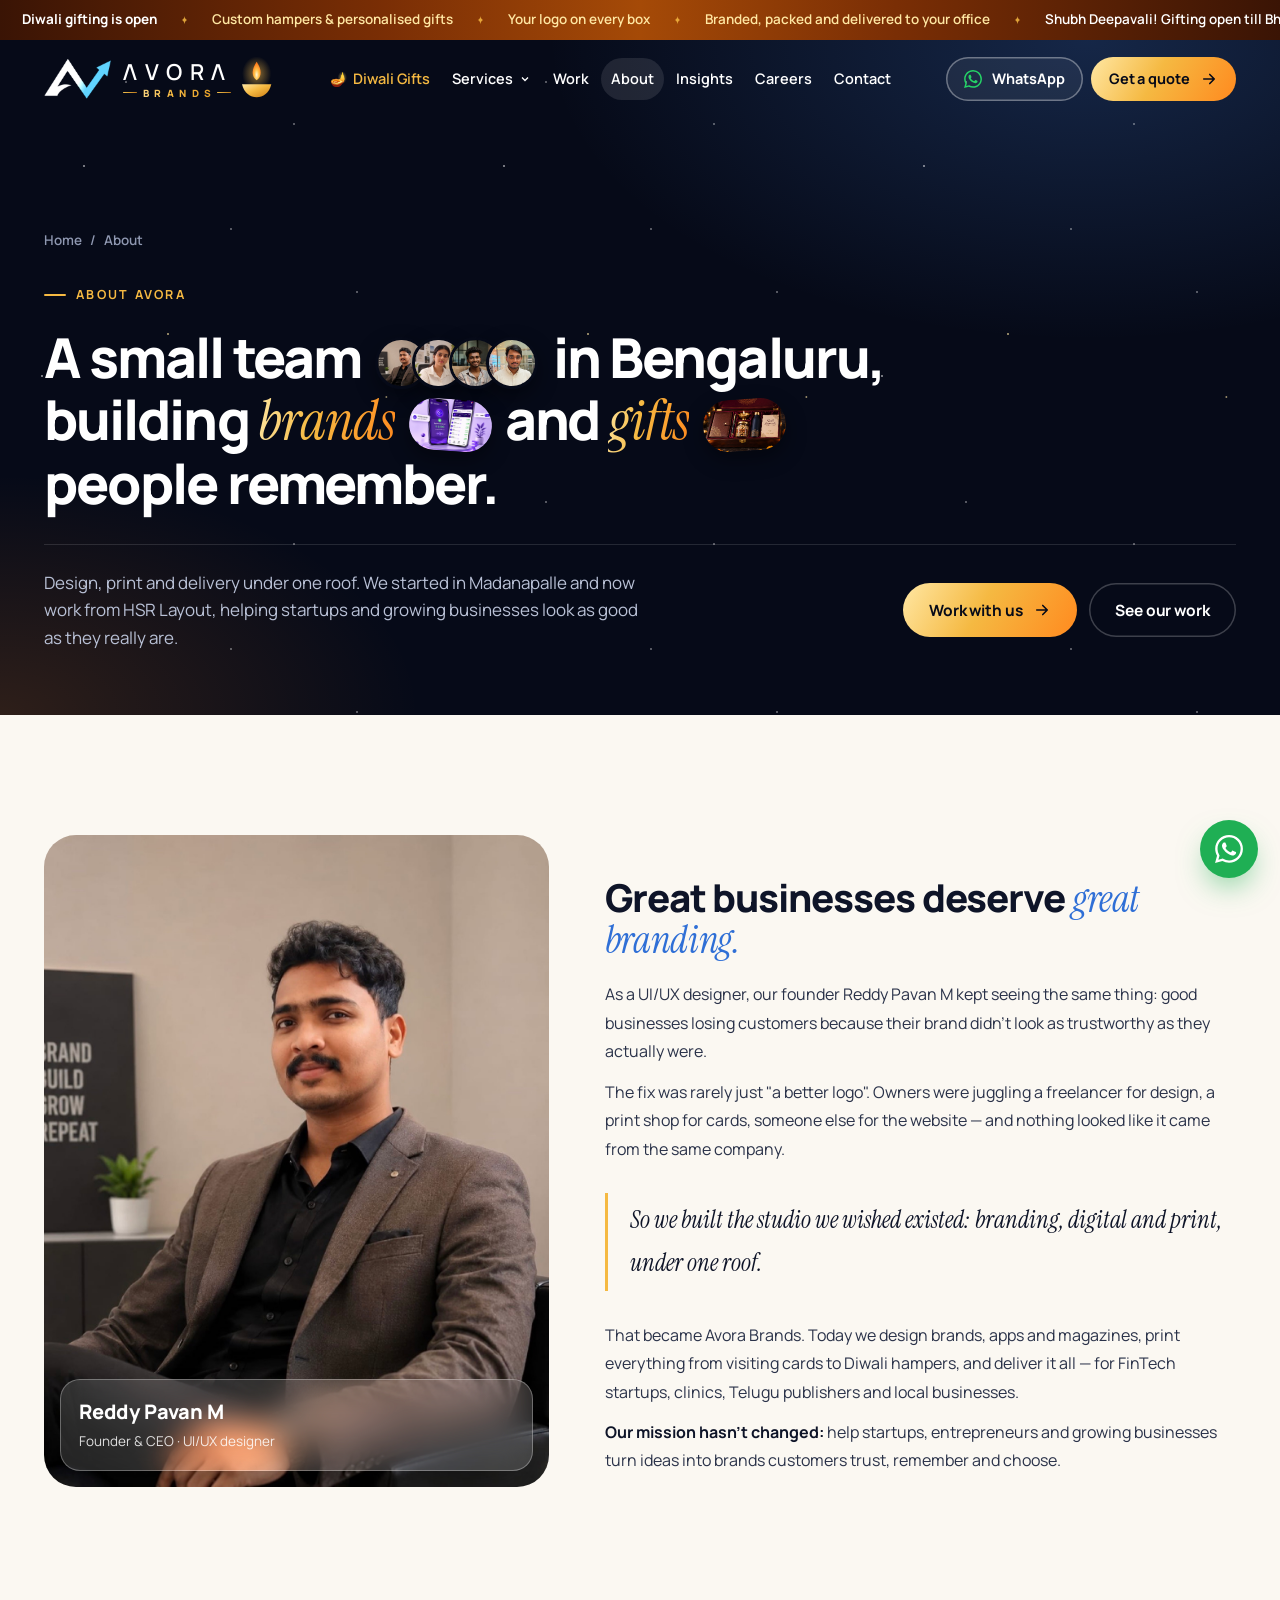
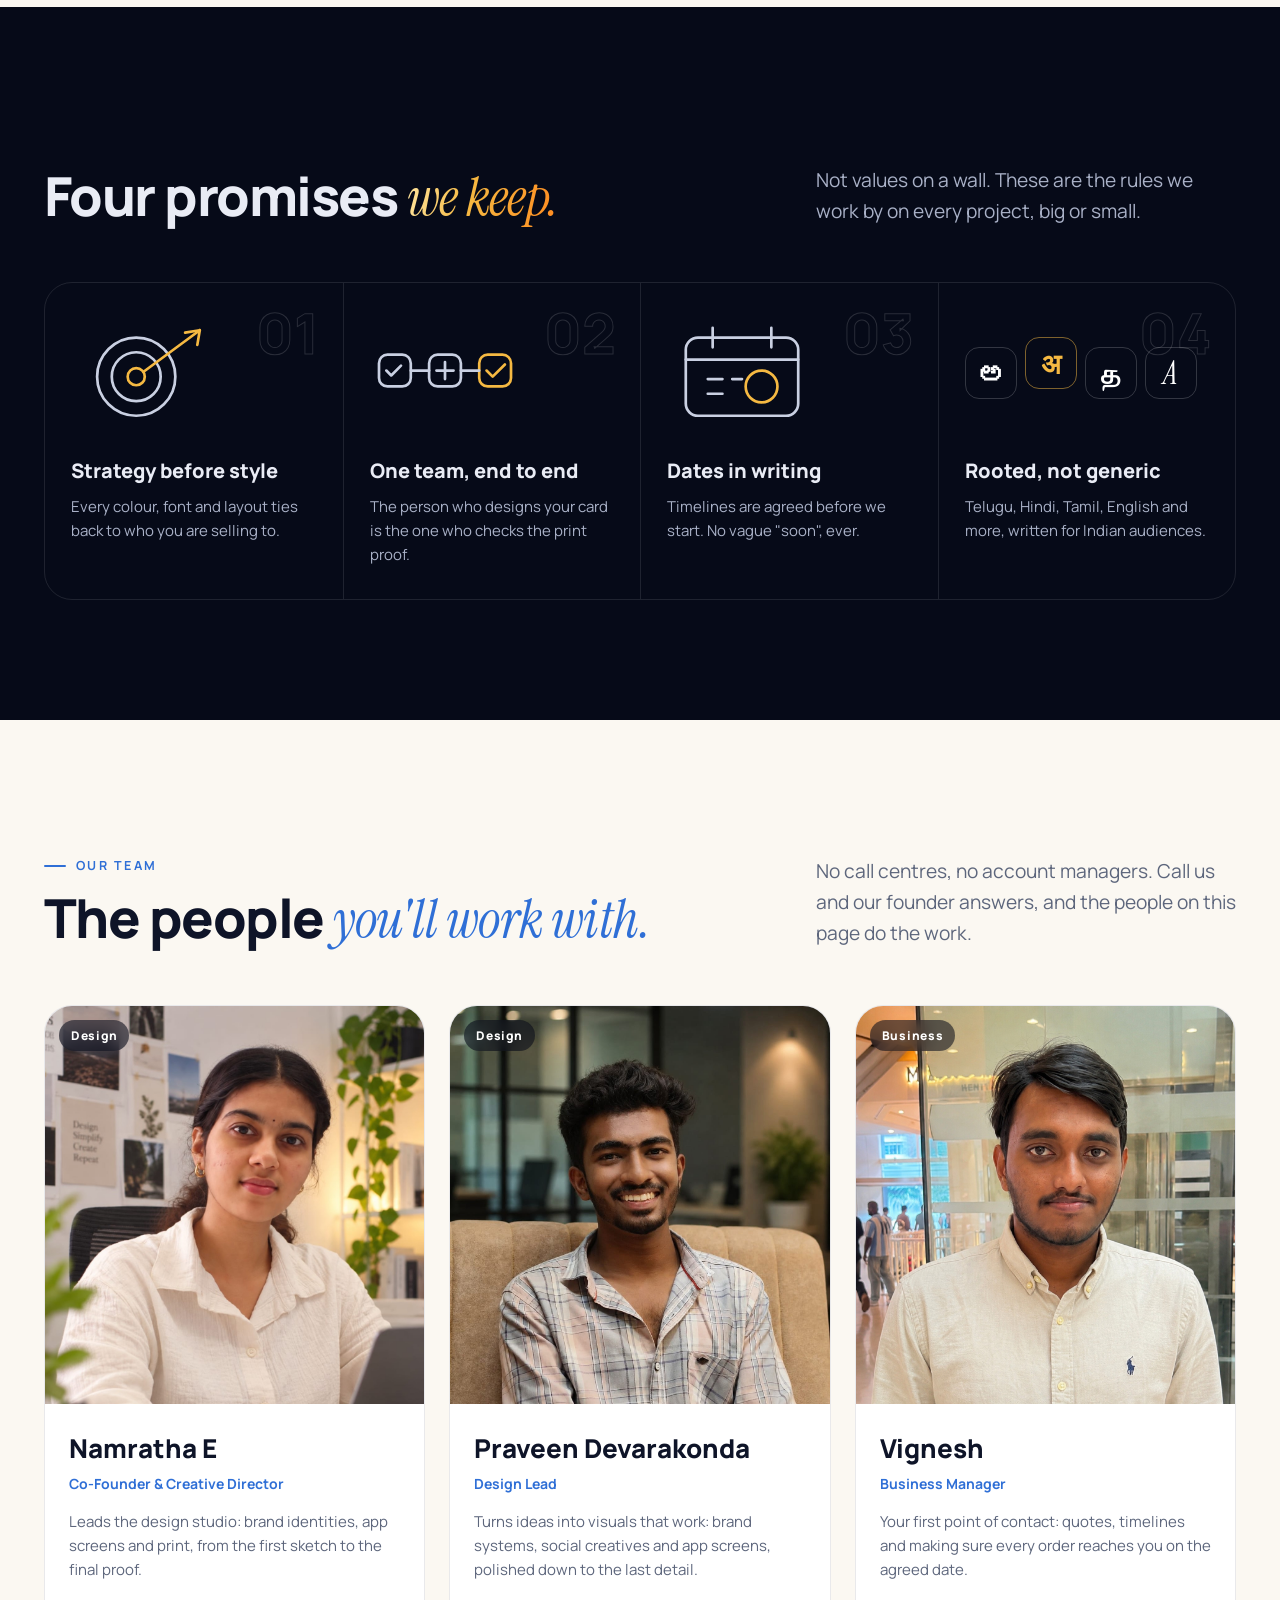
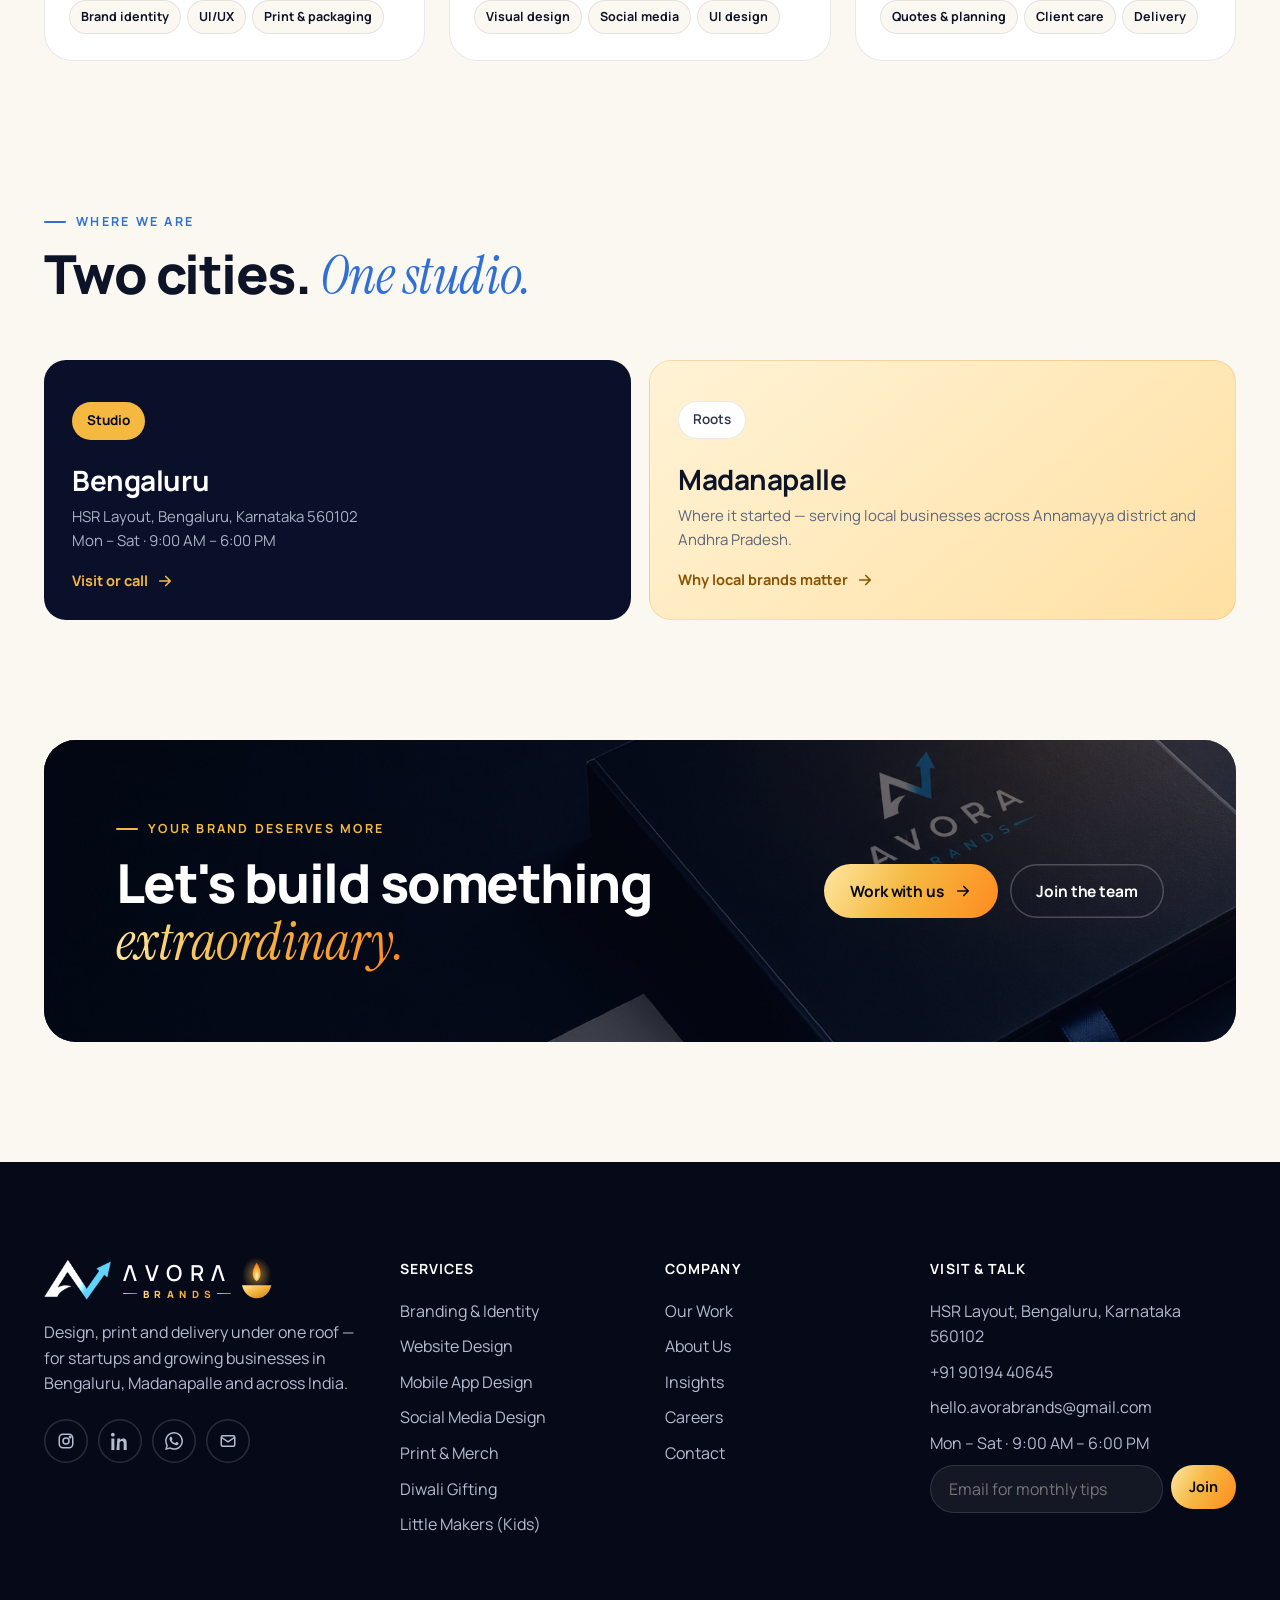
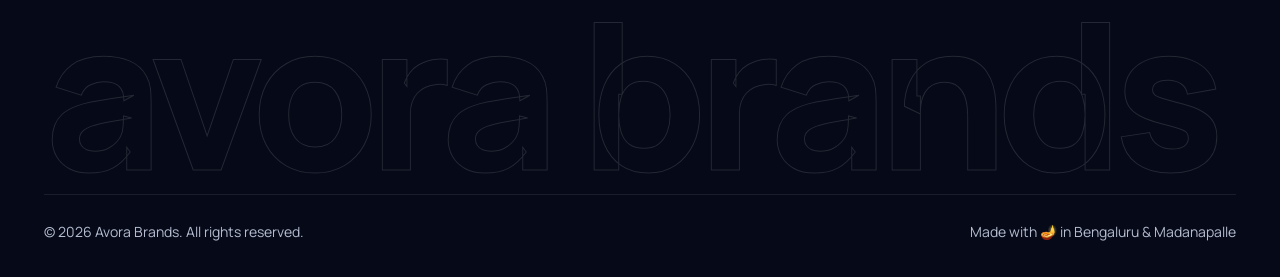
==== commit 26b4c641: "Praveen Devarakonda, Design Lead" ====
--- a/about.html
+++ b/about.html
@@ -36,7 +36,7 @@
       <span class="eyebrow reveal">About Avora</span>
       <h1 class="ax-title reveal">
         A small team
-        <span class="ax-faces"><img src="images/founder.jpg" alt="Reddy Pavan M"><img src="images/about-namratha.jpg" alt="Namratha E"><img src="images/about-vignesh.jpg" alt="Vignesh"></span>
+        <span class="ax-faces"><img src="images/founder.jpg" alt="Reddy Pavan M"><img src="images/about-namratha.jpg" alt="Namratha E"><img src="images/about-praveen.jpg" alt="Praveen Devarakonda"><img src="images/about-vignesh.jpg" alt="Vignesh"></span>
         in Bengaluru, building <span class="serif gold-text">brands</span>
         <span class="ax-pill w"><img src="images/cashalert-app-thumb.jpg" alt="CashAlert app design"></span>
         and <span class="serif gold-text">gifts</span>
@@ -89,6 +89,12 @@
             <ul class="tm-skills"><li>Brand identity</li><li>UI/UX</li><li>Print &amp; packaging</li></ul></div>
         </article>
         <article class="tm reveal" style="--d:.1s">
+          <div class="tm-img"><img src="images/about-praveen.jpg" alt="Praveen Devarakonda, Design Lead" loading="lazy"><span class="tm-tag">Design</span></div>
+          <div class="tm-body"><h3>Praveen Devarakonda</h3><p class="tm-role">Design Lead</p>
+            <p>Turns ideas into visuals that work: brand systems, social creatives and app screens, polished down to the last detail.</p>
+            <ul class="tm-skills"><li>Visual design</li><li>Social media</li><li>UI design</li></ul></div>
+        </article>
+        <article class="tm reveal" style="--d:.2s">
           <div class="tm-img"><img src="images/about-vignesh.jpg" alt="Vignesh, Business Manager" loading="lazy"><span class="tm-tag">Business</span></div>
           <div class="tm-body"><h3>Vignesh</h3><p class="tm-role">Business Manager</p>
             <p>Your first point of contact: quotes, timelines and making sure every order reaches you on the agreed date.</p>
--- a/assets/css/site.css
+++ b/assets/css/site.css
@@ -1650,3 +1650,11 @@
 /* kids store in mega menu */
 .mega .ic.kids{background:rgba(255,111,156,.14);color:#D63E73}
 .mega .new-tag{font-style:normal;font-size:10.5px;font-weight:800;letter-spacing:.06em;text-transform:uppercase;margin-left:6px;padding:2px 7px;border-radius:999px;background:#FFC83D;color:#1E1B3A;vertical-align:2px}
+
+/* team: three stacked cards */
+.tm-grid{grid-template-columns:repeat(3,1fr)}
+.tm{grid-template-columns:1fr;grid-template-rows:auto 1fr}
+.tm-img{min-height:0;aspect-ratio:4/4.2}
+.tm-body{justify-content:flex-start;padding:24px 24px 26px}
+@media (max-width:1000px){.tm-grid{grid-template-columns:1fr 1fr}}
+@media (max-width:640px){.tm-grid{grid-template-columns:1fr}}
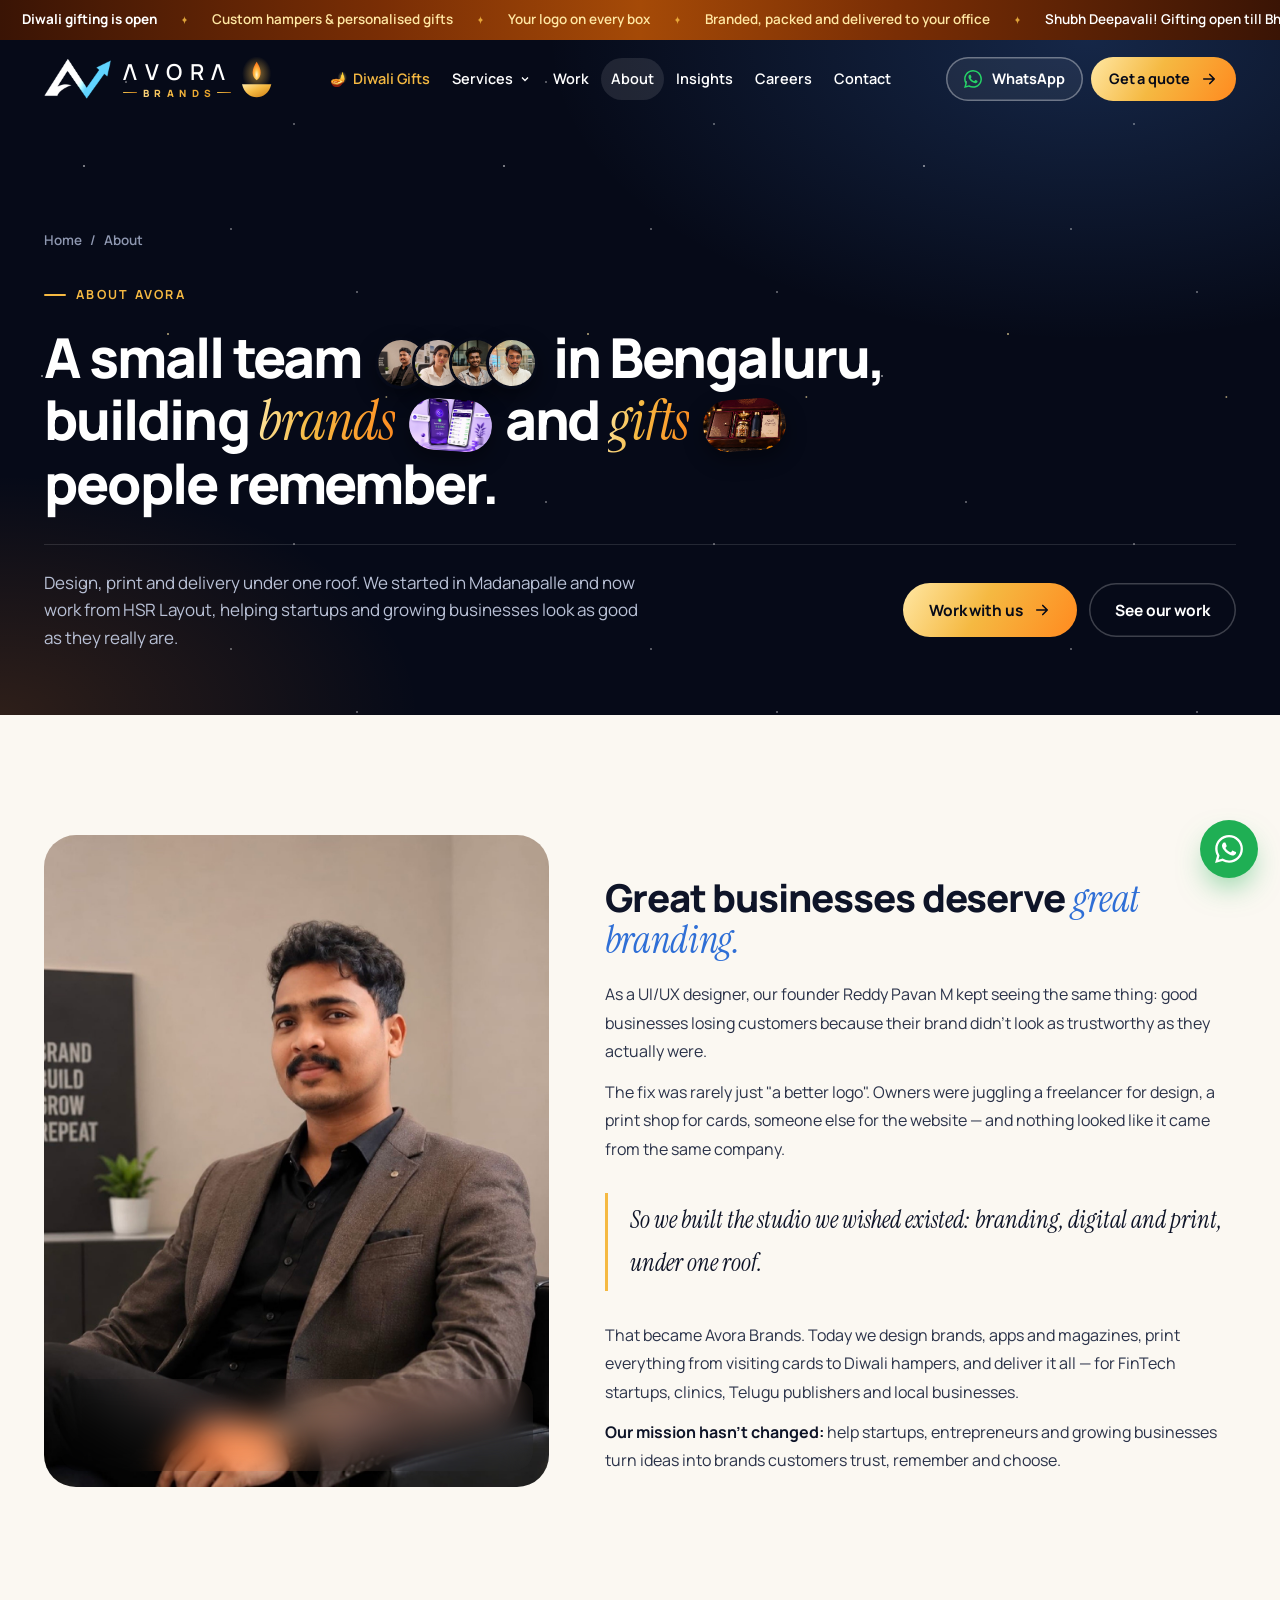
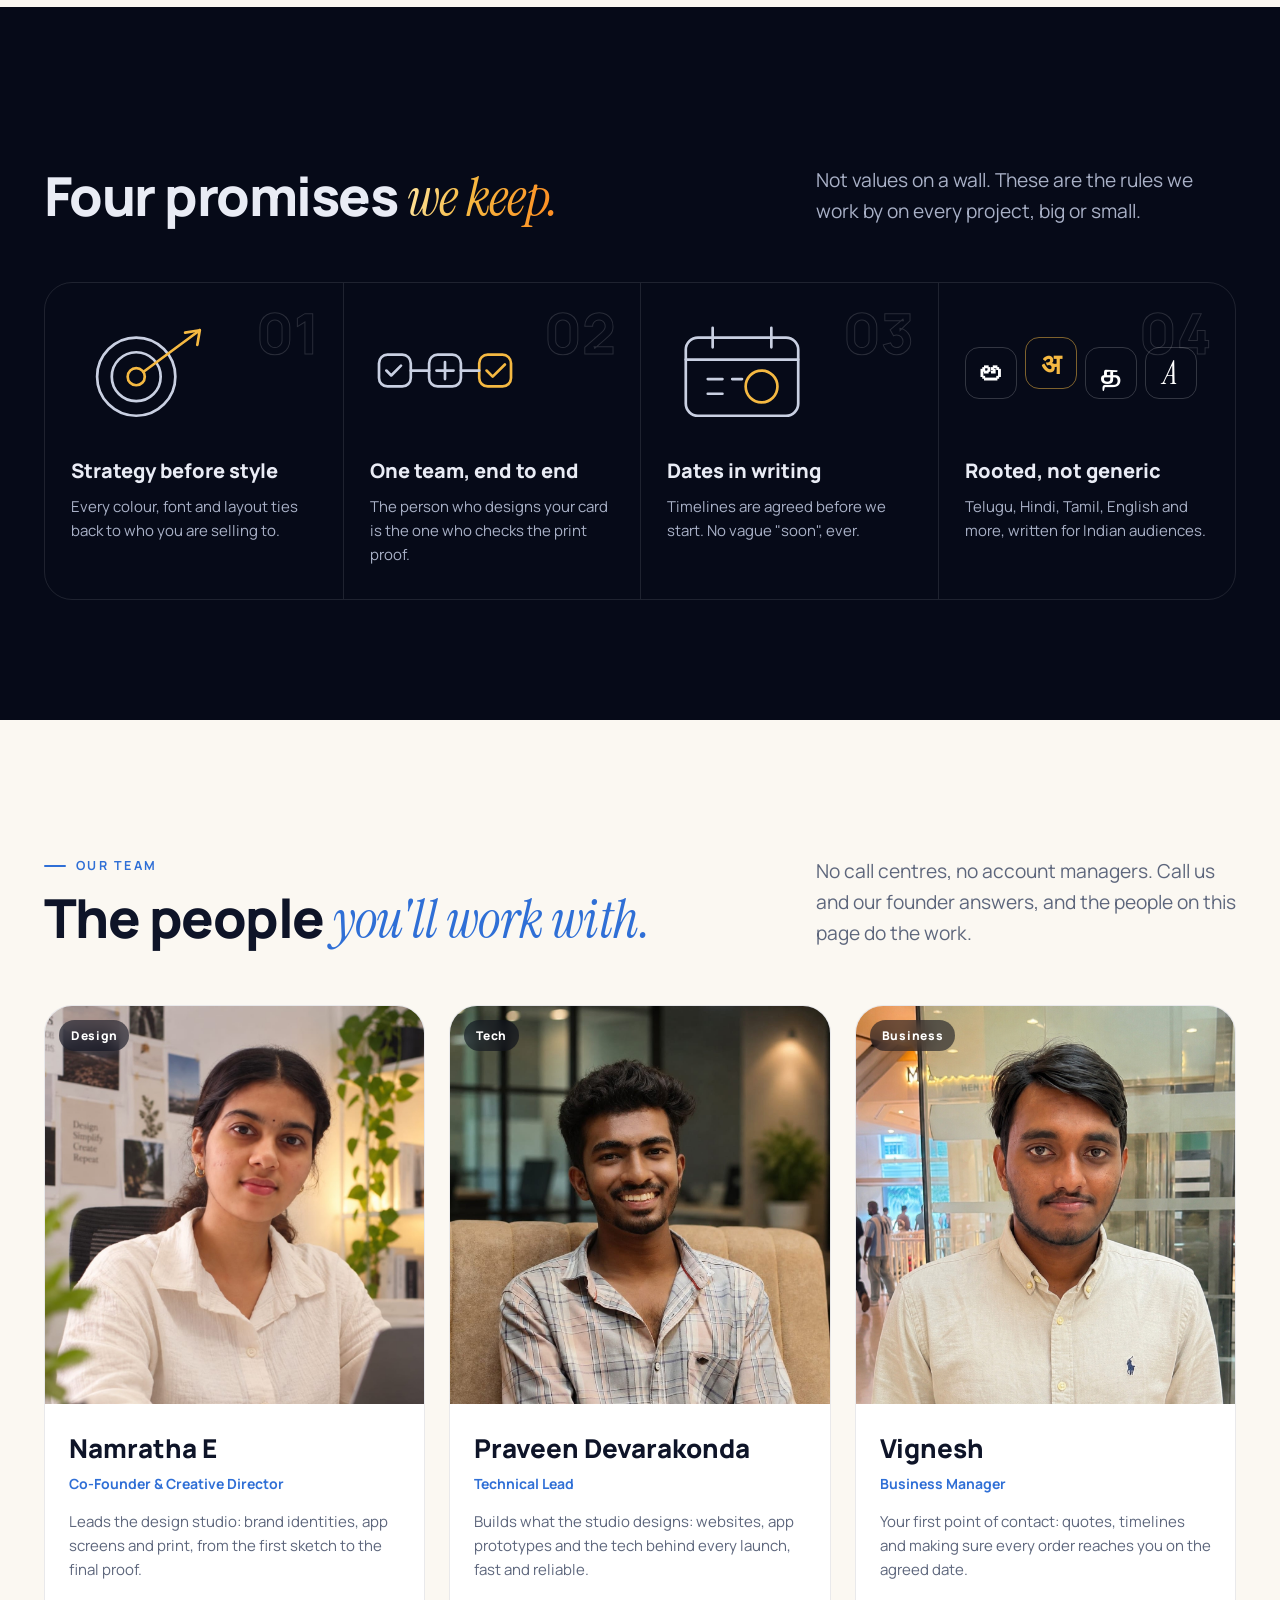
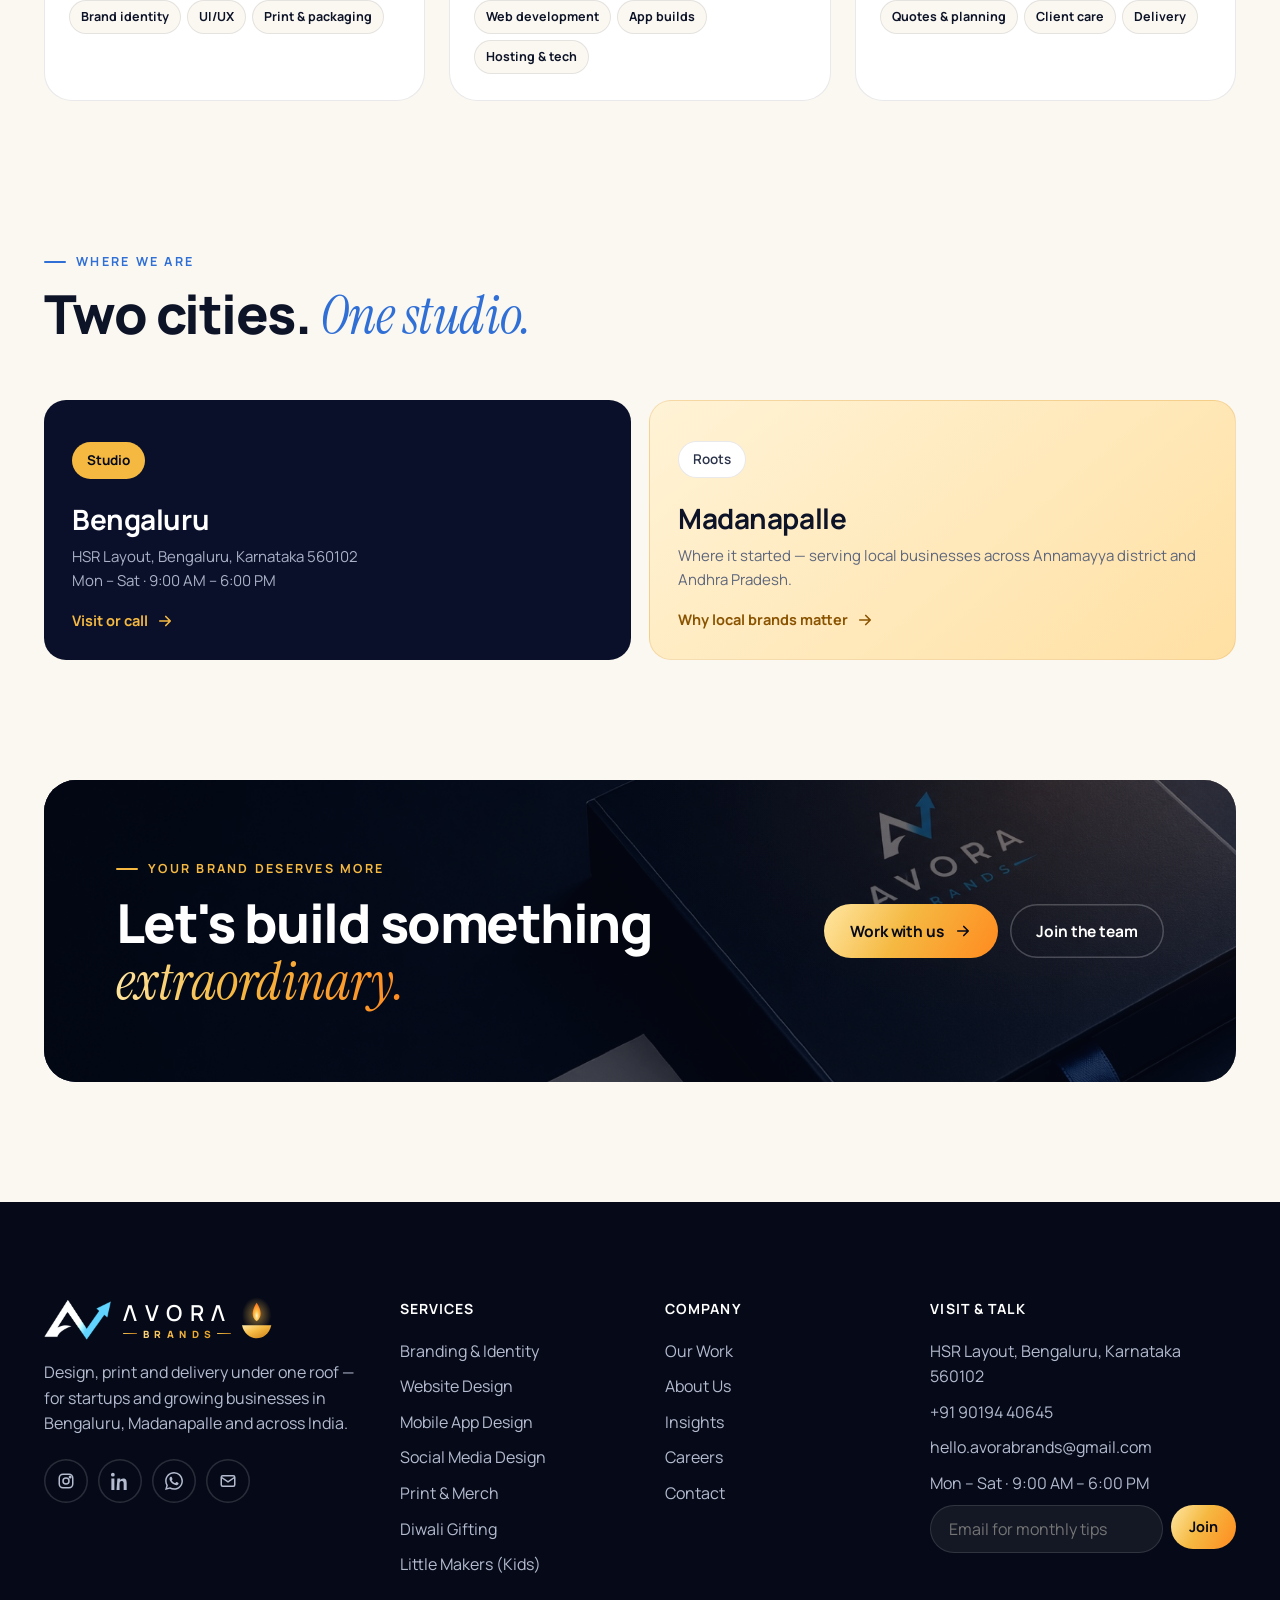
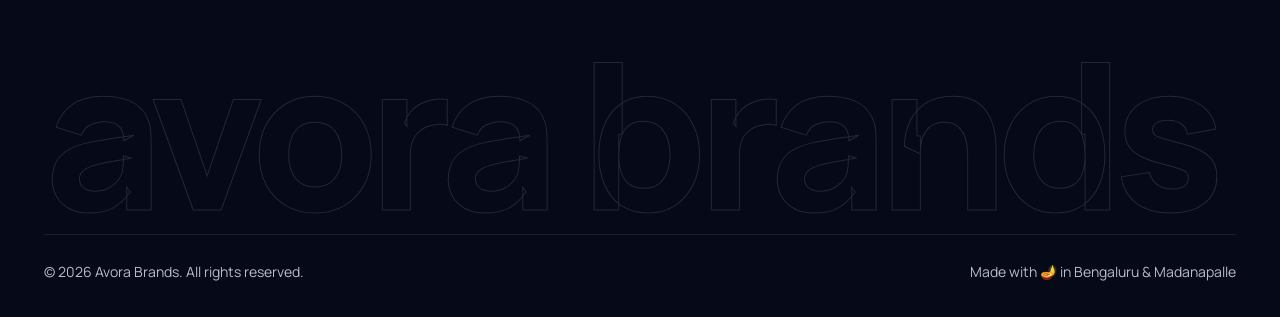
==== commit 1407c81a: "Technical Lead + mobile polish" ====
--- a/about.html
+++ b/about.html
@@ -17,7 +17,7 @@
   .story{align-items:stretch}.story-img{position:relative;border-radius:var(--radius-lg);overflow:hidden;min-height:420px}.story-img img{position:absolute;inset:0}
   .story-img img{width:100%;height:100%;object-fit:cover;object-position:top}
   .story-img .chip{position:absolute;left:18px;bottom:18px;background:rgba(255,255,255,.16);color:#fff;border:1px solid rgba(255,255,255,.35);backdrop-filter:blur(14px) saturate(1.4);-webkit-backdrop-filter:blur(14px) saturate(1.4);font-weight:700;box-shadow:0 10px 30px -10px rgba(0,0,0,.5)}
-  @media (max-width:900px){.story{grid-template-columns:1fr;gap:32px}.story-img{position:relative;top:0;max-width:none;min-height:0;aspect-ratio:4/3;max-height:340px}.story-img img{object-position:center 18%}.story-img .np{left:12px;right:auto;bottom:12px;padding:9px 14px;border-radius:14px}.story-img .np b{font-size:14px}.story-img .np span{font-size:11.5px}}
+  @media (max-width:900px){.story{grid-template-columns:1fr;gap:32px}.story-img{position:relative;top:0;max-width:none;min-height:0;height:clamp(260px,72vw,360px);aspect-ratio:auto;max-height:none}.story-img img{object-position:center 18%}.story-img .np{left:12px;right:auto;bottom:12px;padding:9px 14px;border-radius:14px}.story-img .np b{font-size:14px}.story-img .np span{font-size:11.5px}}
   .team-grid{display:grid;grid-template-columns:repeat(4,1fr);gap:18px}
   .team-grid.two{grid-template-columns:repeat(2,minmax(0,340px));justify-content:start}
   @media (max-width:900px){.team-grid{grid-template-columns:repeat(2,1fr)}}
@@ -89,10 +89,10 @@
             <ul class="tm-skills"><li>Brand identity</li><li>UI/UX</li><li>Print &amp; packaging</li></ul></div>
         </article>
         <article class="tm reveal" style="--d:.1s">
-          <div class="tm-img"><img src="images/about-praveen.jpg" alt="Praveen Devarakonda, Design Lead" loading="lazy"><span class="tm-tag">Design</span></div>
-          <div class="tm-body"><h3>Praveen Devarakonda</h3><p class="tm-role">Design Lead</p>
-            <p>Turns ideas into visuals that work: brand systems, social creatives and app screens, polished down to the last detail.</p>
-            <ul class="tm-skills"><li>Visual design</li><li>Social media</li><li>UI design</li></ul></div>
+          <div class="tm-img"><img src="images/about-praveen.jpg" alt="Praveen Devarakonda, Technical Lead" loading="lazy"><span class="tm-tag">Tech</span></div>
+          <div class="tm-body"><h3>Praveen Devarakonda</h3><p class="tm-role">Technical Lead</p>
+            <p>Builds what the studio designs: websites, app prototypes and the tech behind every launch, fast and reliable.</p>
+            <ul class="tm-skills"><li>Web development</li><li>App builds</li><li>Hosting &amp; tech</li></ul></div>
         </article>
         <article class="tm reveal" style="--d:.2s">
           <div class="tm-img"><img src="images/about-vignesh.jpg" alt="Vignesh, Business Manager" loading="lazy"><span class="tm-tag">Business</span></div>
--- a/assets/css/site.css
+++ b/assets/css/site.css
@@ -134,7 +134,7 @@
 .drawer-top .brand{color:#fff}
 .drawer-close{width:46px;height:46px;border-radius:50%;box-shadow:inset 0 0 0 1.5px rgba(255,255,255,.2);font-size:22px}
 .drawer nav{margin-top:28px;display:flex;flex-direction:column}
-.drawer nav a{font-size:21px;font-weight:700;letter-spacing:-.01em;padding:13px 0;border-bottom:1px solid rgba(255,255,255,.08);display:flex;justify-content:space-between;align-items:center}
+.drawer nav a{font-size:18px;font-weight:600;letter-spacing:0;padding:12px 0;border-bottom:1px solid rgba(255,255,255,.08);display:flex;justify-content:space-between;align-items:center}
 .drawer nav a small{font-size:13px;font-weight:600;color:var(--gold)}
 .drawer .btn-row{margin-top:auto;padding-top:28px}
 .drawer .btn{flex:1}
@@ -1658,3 +1658,19 @@
 .tm-body{justify-content:flex-start;padding:24px 24px 26px}
 @media (max-width:1000px){.tm-grid{grid-template-columns:1fr 1fr}}
 @media (max-width:640px){.tm-grid{grid-template-columns:1fr}}
+/* mobile: work strip lines up with the 16px page gutter */
+@media (max-width:640px){.work-scroller{margin:0 -16px;padding:6px 16px 26px;scroll-padding:0 16px;gap:14px}.work-scroller>*{scroll-snap-align:start}}
+
+/* mobile polish: compact product grids, work hero eyebrow */
+@media (max-width:640px){
+  .grid.g-4:has(>.p-card){grid-template-columns:1fr 1fr;gap:12px}
+  .grid.g-4>.p-card .body{padding:12px 12px 14px;gap:2px}
+  .grid.g-4>.p-card .body h3{font-size:16px;line-height:1.25}
+  .grid.g-4>.p-card .body p{font-size:12.5px;line-height:1.4}
+  .grid.g-4>.p-card .media .chip{top:8px;left:8px;font-size:11px;padding:4px 9px}
+  .grid.g-4>.p-card .price{flex-direction:column;align-items:flex-start;gap:8px;padding-top:10px}
+  .grid.g-4>.p-card .price b{font-size:18px}
+  .grid.g-4>.p-card .price .btn{width:100%;justify-content:center;padding:9px 12px;font-size:13.5px}
+  .work-hero3 .sp-copy .eyebrow{font-size:11px;letter-spacing:.12em;line-height:1.5}
+  .work-hero3 .sp-copy .eyebrow::before{flex:none}
+}
